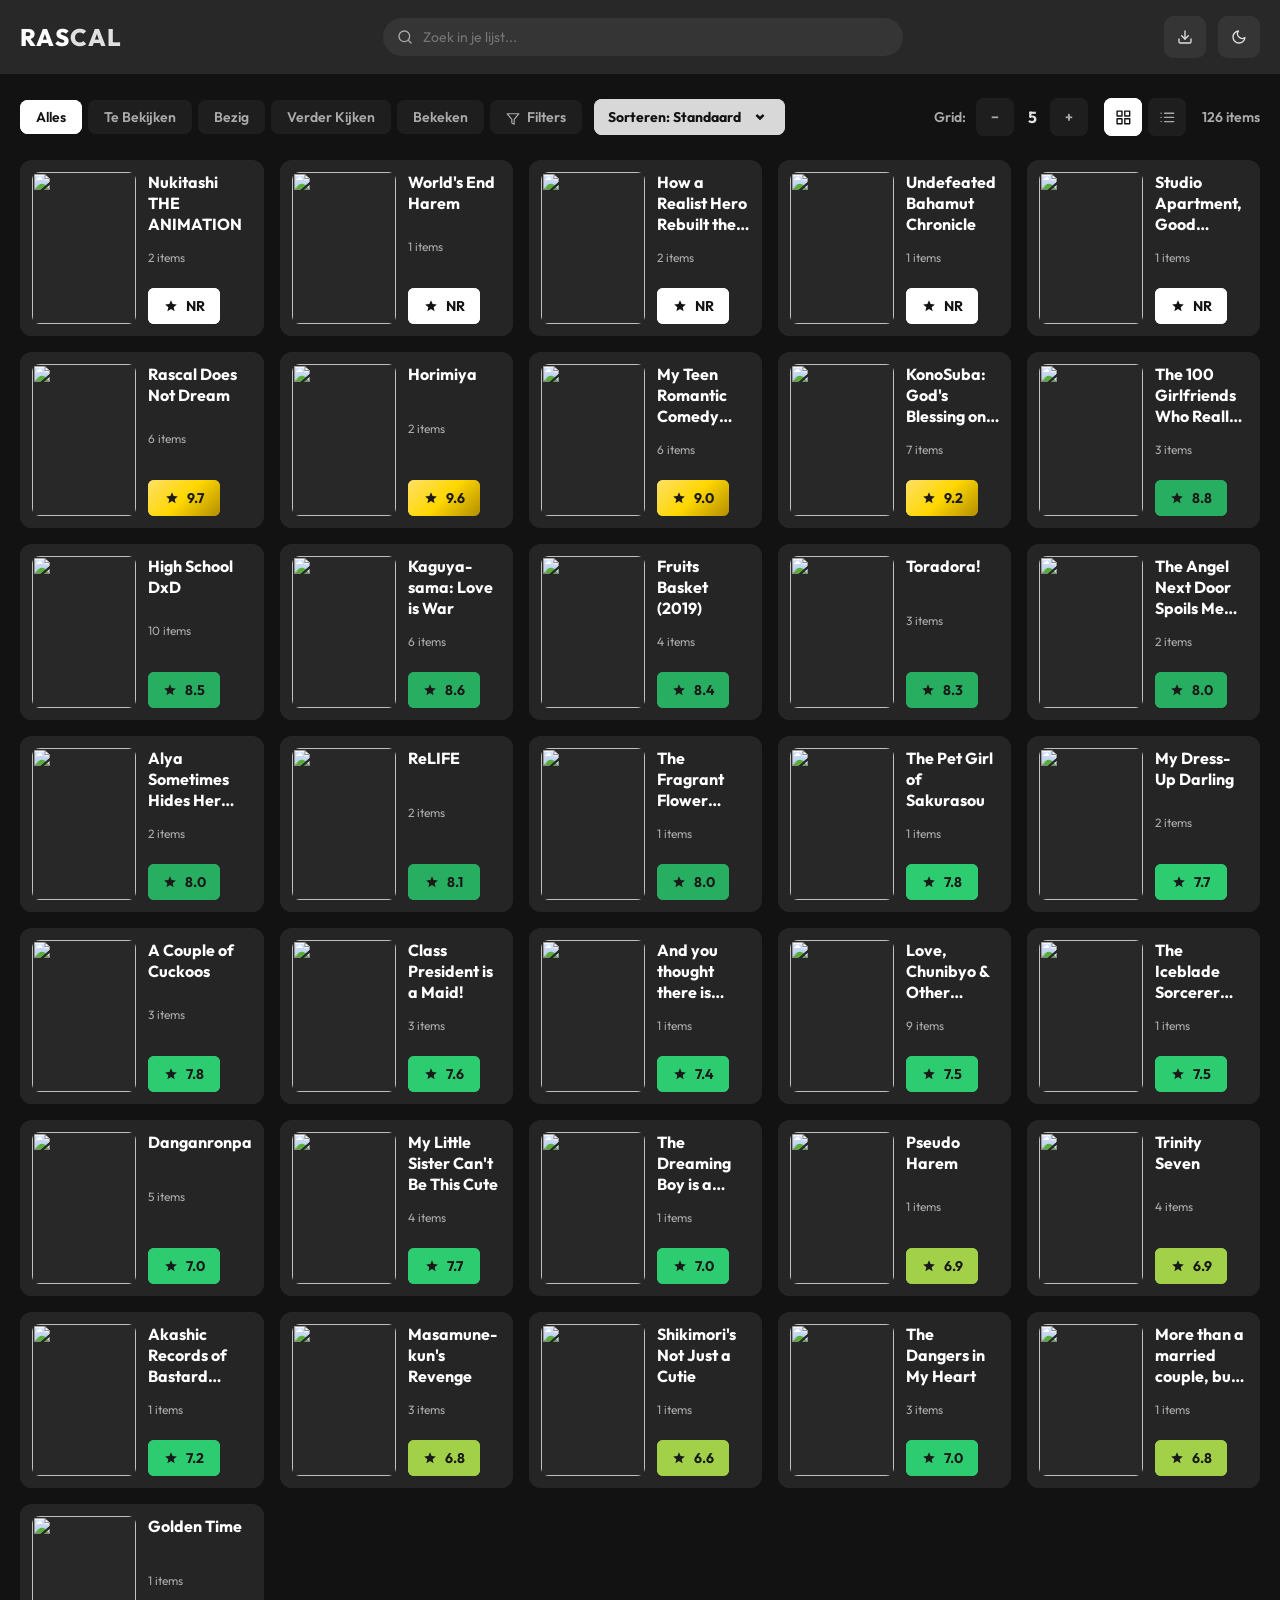
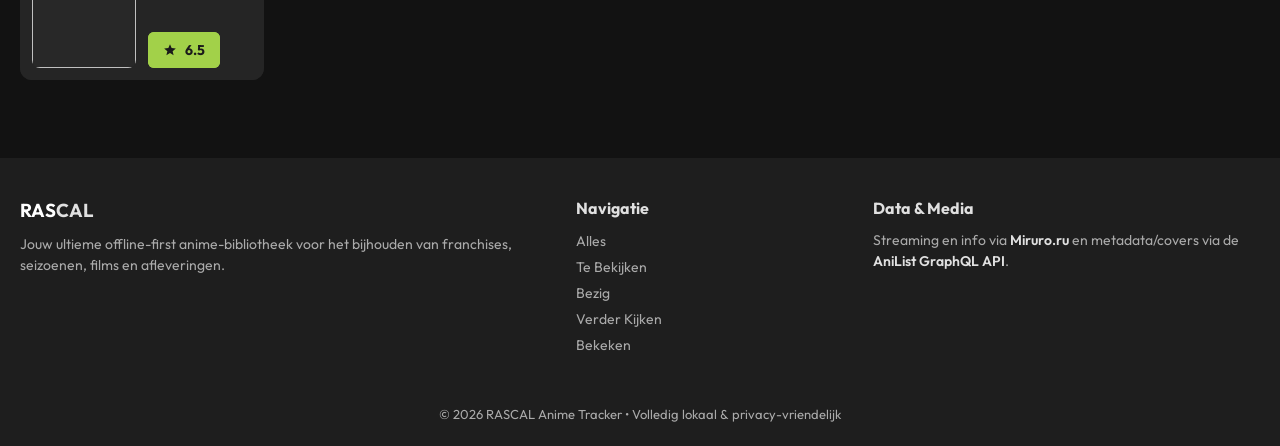
==== index.html @ ecb6ed33 "feat: implement foundational CSS design system and modular data management logic for RASCAL." ====
<!DOCTYPE html>
<html lang="nl" data-theme="dark">
<head>
    <meta charset="UTF-8">
    <meta name="viewport" content="width=device-width, initial-scale=1.0">
    <title>RASCAL - Home</title>
    
    <!-- Instant anti-FOUC theme script execution before CSS parsing -->
    <script>
        (function() {
            var match = document.cookie.match(/(?:^|; )theme=([^;]*)/);
            var theme = match ? decodeURIComponent(match[1]) : 'dark';
            document.documentElement.setAttribute('data-theme', theme);
        })();
    </script>

    <!-- Design & Fonts -->
    <link rel="stylesheet" href="css/styles.css?v=2.0.4">
    <link rel="preconnect" href="https://fonts.googleapis.com">
    <link rel="preconnect" href="https://fonts.gstatic.com" crossorigin>
    <link href="https://fonts.googleapis.com/css2?family=Outfit:wght@300;400;600;800&display=swap" rel="stylesheet">
</head>
<body>
    <!-- SVG sprite sheet loaded once and reused via <use> tags -->
    <svg style="display: none;" xmlns="http://www.w3.org/2000/svg">
    <defs>
        <symbol id="icon-arrow-left" viewBox="0 0 24 24" fill="none" stroke="currentColor" stroke-width="2" stroke-linecap="round" stroke-linejoin="round">
            <line x1="19" y1="12" x2="5" y2="12"/><polyline points="12 19 5 12 12 5"/>
        </symbol>
        <symbol id="icon-bell" viewBox="0 0 24 24" fill="currentColor">
            <path d="M12 22c1.1 0 2-.9 2-2h-4c0 1.1.89 2 2 2zm6-6v-5c0-3.07-1.64-5.64-4.5-6.32V4c0-.83-.67-1.5-1.5-1.5s-1.5.67-1.5 1.5v.68C7.63 5.36 6 7.92 6 11v5l-2 2v1h16v-1l-2-2z"/>
        </symbol>
        <symbol id="icon-check" viewBox="0 0 24 24" fill="none" stroke="currentColor" stroke-width="3" stroke-linecap="round" stroke-linejoin="round">
            <polyline points="20 6 9 17 4 12"></polyline>
        </symbol>
        <symbol id="icon-chevron-down" viewBox="0 0 24 24" fill="currentColor">
            <path d="M7.41 8.59L12 13.17l4.59-4.58L18 10l-6 6-6-6 1.41-1.41z"/>
        </symbol>
        <symbol id="icon-chevron-right" viewBox="0 0 24 24" fill="currentColor">
            <path d="M8.59 16.59L13.17 12 8.59 7.41 10 6l6 6-6 6-1.41-1.41z"/>
        </symbol>
        <symbol id="icon-download" viewBox="0 0 24 24" fill="none" stroke="currentColor" stroke-width="2" stroke-linecap="round" stroke-linejoin="round">
            <path d="M21 15v4a2 2 0 0 1-2 2H5a2 2 0 0 1-2-2v-4"/><polyline points="7 10 12 15 17 10"/><line x1="12" y1="15" x2="12" y2="3"/>
        </symbol>
        <symbol id="icon-grid" viewBox="0 0 24 24" fill="none" stroke="currentColor" stroke-width="2" stroke-linecap="round" stroke-linejoin="round">
            <rect x="3" y="3" width="7" height="7"/><rect x="14" y="3" width="7" height="7"/><rect x="14" y="14" width="7" height="7"/><rect x="3" y="14" width="7" height="7"/>
        </symbol>
        <symbol id="icon-list" viewBox="0 0 24 24" fill="none" stroke="currentColor" stroke-width="2" stroke-linecap="round" stroke-linejoin="round">
            <line x1="8" y1="6" x2="21" y2="6"/><line x1="8" y1="12" x2="21" y2="12"/><line x1="8" y1="18" x2="21" y2="18"/><line x1="3" y1="6" x2="3.01" y2="6"/><line x1="3" y1="12" x2="3.01" y2="12"/><line x1="3" y1="18" x2="3.01" y2="18"/>
        </symbol>
        <symbol id="icon-moon" viewBox="0 0 24 24" fill="none" stroke="currentColor" stroke-width="2" stroke-linecap="round" stroke-linejoin="round">
            <path d="M21 12.79A9 9 0 1 1 11.21 3 7 7 0 0 0 21 12.79z"/>
        </symbol>
        <symbol id="icon-play" viewBox="0 0 24 24" fill="currentColor">
            <path d="M8 5v14l11-7z"/>
        </symbol>
        <symbol id="icon-search" viewBox="0 0 24 24" fill="none" stroke="currentColor" stroke-width="2" stroke-linecap="round" stroke-linejoin="round">
            <circle cx="11" cy="11" r="8"/><line x1="21" y1="21" x2="16.65" y2="16.65"/>
        </symbol>
        <symbol id="icon-star-half" viewBox="0 0 24 24" fill="currentColor">
            <path d="M12 2L9.19 8.63 2 9.24l5.46 4.73L5.82 21 12 17.27V2z"/><path d="M22 9.24l-7.19-.62L12 2v15.27l6.18 3.73-1.64-7.03L22 9.24zM12 15.4V6.1l1.71 4.04 4.38.38-3.32 2.88 1 4.28L12 15.4z" opacity="0.4"/>
        </symbol>
        <symbol id="icon-star" viewBox="0 0 24 24" fill="currentColor">
            <path d="M12 17.27L18.18 21l-1.64-7.03L22 9.24l-7.19-.61L12 2 9.19 8.63 2 9.24l5.46 4.73L5.82 21z"/>
        </symbol>
        <symbol id="icon-sun" viewBox="0 0 24 24" fill="none" stroke="currentColor" stroke-width="2" stroke-linecap="round" stroke-linejoin="round">
            <circle cx="12" cy="12" r="5"/><line x1="12" y1="1" x2="12" y2="3"/><line x1="12" y1="21" x2="12" y2="23"/><line x1="4.22" y1="4.22" x2="5.64" y2="5.64"/><line x1="18.36" y1="18.36" x2="19.78" y2="19.78"/><line x1="1" y1="12" x2="3" y2="12"/><line x1="21" y1="12" x2="23" y2="12"/><line x1="4.22" y1="19.78" x2="5.64" y2="18.36"/><line x1="18.36" y1="5.64" x2="19.78" y2="4.22"/>
        </symbol>
        <symbol id="icon-filter" viewBox="0 0 24 24" fill="none" stroke="currentColor" stroke-width="2" stroke-linecap="round" stroke-linejoin="round">
            <polygon points="22 3 2 3 10 12.46 10 19 14 21 14 12.46 22 3"></polygon>
        </symbol>
    </defs>
    </svg>

    <!-- Top-level navigation: logo, search, theme toggle, backup trigger, AniList sync placeholder -->
    <header class="header-main">
        <div class="header-content">
            <div class="header-left">
                <!-- Brand mark used throughout the app -->
                <h1 class="logo-rascal"><span class="ras">RAS</span><span class="cal">CAL</span></h1>
            </div>
            <div class="header-center">
                <!-- Search is bound in `js/app.js` via `SearchManager.setup` -->
                <div class="search-bar">
                    <svg class="search-icon svg-icon"><use href="#icon-search"></use></svg>
                    <input type="text" id="search-input" class="ultimate-hover-effect" placeholder="Zoek in je lijst...">
                </div>
            </div>
            <div class="header-right">
                <!-- Opens a JSON backup download via `DataStore.triggerBackup` -->
                <button id="download-btn" class="hidden ultimate-hover-effect" title="Download backup"><svg class="svg-icon-large"><use href="#icon-download"></use></svg></button>
                <!-- Toggles the global light/dark theme -->
                <button id="theme-toggle" class="ultimate-hover-effect" title="Switch theme">
                    <svg class="theme-icon icon-sun svg-icon-large"><use href="#icon-sun"></use></svg>
                    <svg class="theme-icon icon-moon svg-icon-large"><use href="#icon-moon"></use></svg>
                </button>
            </div>
        </div>
    </header>

    <div id="app">
        <!-- Content is loaded dynamically based on route (home.html or card.html) -->
    </div>

    <footer>
        <div class="footer-row">
            <div class="footer-col brand-info">
                <h3><span class="ras">RAS</span><span class="cal">CAL</span></h3>
                <p>Jouw ultieme offline-first anime-bibliotheek voor het bijhouden van franchises, seizoenen, films en afleveringen.</p>
            </div>
            <div class="footer-col footer-links">
                <h4>Navigatie</h4>
                <ul>
                    <li><a href="#/">Alles</a></li>
                    <li><a href="#/" onclick="document.querySelector('[data-filter=\'-1\']')?.click(); return false;">Te Bekijken</a></li>
                    <li><a href="#/" onclick="document.querySelector('[data-filter=\'0\']')?.click(); return false;">Bezig</a></li>
                    <li><a href="#/" onclick="document.querySelector('[data-filter=\'4\']')?.click(); return false;">Verder Kijken</a></li>
                    <li><a href="#/" onclick="document.querySelector('[data-filter=\'1\']')?.click(); return false;">Bekeken</a></li>
                </ul>
            </div>
            <div class="footer-col footer-credits">
                <h4>Data &amp; Media</h4>
                <p>Streaming en info via <span class="provider-brand">Miruro.ru</span> en metadata/covers via de <span class="provider-brand">AniList GraphQL API</span>.</p>
            </div>
        </div>
        <div class="footer-bottom">
            <p>&copy; 2026 RASCAL Anime Tracker &bull; Volledig lokaal &amp; privacy-vriendelijk</p>
        </div>
    </footer>

    <!-- Shared modals: rating modal and filter modal -->
    
    <!-- Rating modal: used for global anime scores -->
    <div id="modal-overlay" class="hidden">
        <div class="modal">
            <h3>Deze anime beoordelen?</h3>
            <p id="modal-title"></p>
            <div class="rating-input">
                <input type="number" id="rating-number" min="0" max="10" step="0.1" value="7.0">
                <span class="max-rating">/ 10</span>
            </div>
            <div class="modal-buttons">
                <button id="clear-rating" class="btn-secondary ultimate-hover-effect" style="margin-right:auto; color:var(--text-muted); border-color:var(--border);">Wissen</button>
                <button id="cancel-rating" class="btn-secondary ultimate-hover-effect">Annuleren</button>
                <button id="save-rating" class="btn-primary ultimate-hover-effect">Opslaan</button>
            </div>
        </div>
    </div>

    <!-- Filter modal: multi-dimensional filters for franchise & items -->
    <div id="filter-modal-overlay" class="modal-overlay hidden" data-visible="false">
        <div class="modal filter-modal">
            <div class="filter-modal-header">
                <h3><svg class="svg-icon svg-icon-margin"><use href="#icon-filter"></use></svg> Geavanceerde Filters</h3>
                <button id="close-filter-modal" class="modal-close-btn" title="Sluiten">&times;</button>
            </div>
            <div class="filter-modal-body">
                <!-- 1. Item Status -->
                <div class="filter-section">
                    <h4 class="filter-section-title">Item Status (Seizoenen / Films)</h4>
                    <div class="filter-chips-grid">
                        <label class="filter-chip-btn filter-btn ultimate-hover-effect"><input type="checkbox" name="filter-item-status" value="3"><span class="badge-airing">Airing</span></label>
                        <label class="filter-chip-btn filter-btn ultimate-hover-effect"><input type="checkbox" name="filter-item-status" value="2"><span class="badge-upcoming">Upcoming</span></label>
                        <label class="filter-chip-btn filter-btn ultimate-hover-effect"><input type="checkbox" name="filter-item-status" value="-1"><span>Te Bekijken</span></label>
                        <label class="filter-chip-btn filter-btn ultimate-hover-effect"><input type="checkbox" name="filter-item-status" value="0"><span>Bezig</span></label>
                        <label class="filter-chip-btn filter-btn ultimate-hover-effect"><input type="checkbox" name="filter-item-status" value="4"><span>Verder Kijken</span></label>
                        <label class="filter-chip-btn filter-btn ultimate-hover-effect"><input type="checkbox" name="filter-item-status" value="1"><span>Bekeken</span></label>
                    </div>
                </div>

                <!-- 2. Item Type -->
                <div class="filter-section">
                    <h4 class="filter-section-title">Type</h4>
                    <div id="filter-types-container" class="filter-chips-grid"></div>
                </div>

                <!-- 3. Rating -->
                <div class="filter-section">
                    <h4 class="filter-section-title">Beoordeling</h4>
                    <div class="filter-range-wrap">
                        <label for="filter-min-rating">Minimale score: <span id="filter-min-rating-val">Alles</span></label>
                        <input type="range" id="filter-min-rating" min="0" max="10" step="0.5" value="0" class="filter-slider">
                    </div>
                    <div class="filter-chips-grid" style="margin-top: 8px;">
                        <label class="filter-chip-btn filter-btn ultimate-hover-effect"><input type="checkbox" name="filter-rating-tier" value="high"><span>Masterpiece (8.5+)</span></label>
                        <label class="filter-chip-btn filter-btn ultimate-hover-effect"><input type="checkbox" name="filter-rating-tier" value="good"><span>Goed (7.0 - 8.4)</span></label>
                        <label class="filter-chip-btn filter-btn ultimate-hover-effect"><input type="checkbox" name="filter-rating-tier" value="avg"><span>Gemiddeld (5.0 - 6.9)</span></label>
                        <label class="filter-chip-btn filter-btn ultimate-hover-effect"><input type="checkbox" name="filter-rating-tier" value="nr"><span>Geen Rating (NR)</span></label>
                    </div>
                </div>

                <!-- 4. Metadata: Genres, Studio, Jaar -->
                <div class="filter-section">
                    <h4 class="filter-section-title">Genres</h4>
                    <div id="filter-genres-container" class="filter-chips-scrollable"></div>
                </div>

                <div class="filter-section-row">
                    <div class="filter-section filter-col-half">
                        <h4 class="filter-section-title">Studio</h4>
                        <select id="filter-studio-select" class="app-dropdown full-width"></select>
                    </div>
                    <div class="filter-section filter-col-half">
                        <h4 class="filter-section-title">Jaar</h4>
                        <select id="filter-year-select" class="app-dropdown full-width"></select>
                    </div>
                </div>

                <!-- 5. Voortgang -->
                <div class="filter-section">
                    <h4 class="filter-section-title">Voortgang & Afleveringen</h4>
                    <div class="filter-chips-grid">
                        <label class="filter-chip-btn filter-btn ultimate-hover-effect"><input type="checkbox" name="filter-progress" value="unwatched_eps"><span>Heeft onbekeken afleveringen</span></label>
                        <label class="filter-chip-btn filter-btn ultimate-hover-effect"><input type="checkbox" name="filter-progress" value="has_in_progress_items"><span>Heeft gestarte seizoenen</span></label>
                        <label class="filter-chip-btn filter-btn ultimate-hover-effect"><input type="checkbox" name="filter-progress" value="has_unstarted_items"><span>Heeft ongestarte seizoenen</span></label>
                    </div>
                </div>
            </div>
            <div class="filter-modal-footer">
                <button id="reset-filters-btn" class="btn-secondary ultimate-hover-effect">Alles Wissen</button>
                <button id="apply-filters-btn" class="btn-primary ultimate-hover-effect">Filters Toepassen</button>
            </div>
        </div>
    </div>




    <!-- Logic & domain scripts -->
    <script type="module" src="js/app.js"></script>


</body>
</html>
---- css/styles.css ----
/* ==========================================================================
   RASCAL — COMPLETE MODULAR DESIGN SYSTEM (BORDERLESS & THEME-AWARE)
   ========================================================================== */

/* --------------------------------------------------------------------------
   1. COLOR TOKENS & THEME VARIABLES
   -------------------------------------------------------------------------- */
:root {
    --bg: #f0f0f0;
    --surface: #ffffff;
    --surface-card: #e5e5e5;
    --surface-hover: #d5d5d5;
    --surface-2: #e8e8e8;
    --border: transparent;
    --text: #1a1a1a;
    --text-muted: #666666;
    --white: #1a1a1a;
    --status-none: #999999;
    --status-watching: #666666;
    --status-done: #1a1a1a;
    --status-upcoming: #888888;
    --status-airing: #444444;
    --modal-bg: rgba(0, 0, 0, 0.4);
    --shadow: 0 4px 15px rgba(0, 0, 0, 0.05);
    --header-bg: #e0e0e0;
    --border-width: 0px;
    --primary: #1a1a1a;
    --primary-rgb: 26, 26, 26;
    --hover-border: transparent;
    --active-bg: #1a1a1a;
    --active-color: #ffffff;
    --active-border: transparent;
    --status-btn-bg: #1a1a1a;
    --status-btn-color: #ffffff;
    --status-btn-hover: #333333;
    --search-bg: #f5f5f5;
    --search-hover-bg: #ffffff;
    --nr-bg: #1a1a1a;
    --nr-color: #ffffff;
}

[data-theme="dark"] {
    --bg: #121212;
    --surface: #1e1e1e;
    --surface-card: #252525;
    --surface-hover: #383838;
    --surface-2: #282828;
    --border: transparent;
    --text: #e0e0e0;
    --text-muted: #aaaaaa;
    --white: #ffffff;
    --status-none: #666666;
    --status-watching: #999999;
    --status-done: #ffffff;
    --status-upcoming: #888888;
    --status-airing: #cccccc;
    --modal-bg: rgba(0, 0, 0, 0.6);
    --shadow: 0 4px 20px rgba(0, 0, 0, 0.2);
    --header-bg: #282828;
    --primary: #ffffff;
    --hover-border: transparent;
    --active-bg: #ffffff;
    --active-color: #121212;
    --active-border: transparent;
    --status-btn-bg: #d8d8d8;
    --status-btn-color: #121212;
    --status-btn-hover: #ffffff;
    --search-bg: #353535;
    --search-hover-bg: #454545;
    --nr-bg: #ffffff;
    --nr-color: #121212;
}

/* --------------------------------------------------------------------------
   2. GLOBAL RESET, INTERACTIVE CURSORS & BASE UTILITIES
   -------------------------------------------------------------------------- */
* {
    margin: 0;
    padding: 0;
    box-sizing: border-box;
    font-family: 'Outfit', sans-serif;
}

body {
    background-color: var(--bg);
    color: var(--text);
    min-height: 100vh;
    display: flex;
    flex-direction: column;
    transition: background-color 0.2s ease, color 0.2s ease;
}

/* Universal pointer cursor for interactive elements */
a,
button,
select,
[role="button"],
.rating-badge,
.anime-card,
.item-play-btn,
.view-btn,
.size-btn,
input[type="checkbox"],
label,
.status-option,
.table-header-row,
.expand-icon,
summary {
    cursor: pointer;
}

input,
textarea {
    cursor: text;
}

/* Hidden utility class and data-visible attribute for hiding DOM elements including modal overlays */
.hidden,
[data-visible="false"],
#modal-overlay.hidden,
#modal-overlay[data-visible="false"],
#filter-modal-overlay.hidden,
#filter-modal-overlay[data-visible="false"],
#detail-overlay.hidden,
#detail-overlay[data-visible="false"] {
    display: none !important;
}

[data-visible="true"] {
    display: block;
}

select[data-bound] {
    display: none !important;
}

[data-sentinel] {
    height: 10px;
    margin: 20px 0;
}

[data-empty] {
    color: var(--text-muted);
    padding: 20px;
}



/* SVG Utility Icon Classes */
.svg-icon {
    width: 1em;
    height: 1em;
    display: inline-block;
    vertical-align: middle;
}

.svg-icon-margin {
    margin-right: 4px;
}

.svg-icon-half {
    opacity: 0.7;
}

.svg-icon-large {
    width: 1.2em;
    height: 1.2em;
}

/* --------------------------------------------------------------------------
   3. HEADER, SEARCH & TOOLBAR CONTROLS
   -------------------------------------------------------------------------- */
/* Main application outer container layout */
#app {
    max-width: 100%;
    margin: 0 auto;
    padding: 24px 20px 28px;
    flex: 1 0 auto;
    display: flex;
    flex-direction: column;
    width: 100%;
}

/* Sticky top main navigation header wrapper */
.header-main {
    background: var(--header-bg);
    border: none;
    padding: 16px 0;
    position: sticky;
    top: 0;
    z-index: 100;
}

/* Inner header layout grid container */
.header-content {
    max-width: 100%;
    margin: 0 auto;
    padding: 0 20px;
    display: grid;
    grid-template-columns: auto 1fr auto;
    align-items: center;
    gap: 24px;
}

.header-left {
    display: flex;
    align-items: center;
}

.logo-rascal {
    font-size: 24px;
    font-weight: 800;
    letter-spacing: 1px;
}

.logo-rascal .ras {
    color: var(--primary);
}

.logo-rascal .cal {
    color: var(--text);
}

.header-center {
    display: flex;
    justify-content: center;
    width: 100%;
}

/* Search bar container wrapper with dynamic width expansion on click/focus */
.search-bar {
    position: relative;
    width: 100%;
    max-width: 520px;
    display: flex;
    align-items: center;
    transition: max-width 0.25s ease;
}

/* Expands search bar width when clicked or focused */
.search-bar:focus-within {
    max-width: 600px;
}

/* Search bar text input styling (Lighter than header background in both themes) */
.search-bar input {
    width: 100%;
    padding: 10px 16px 10px 40px;
    background-color: var(--search-bg) !important;
    color: var(--text);
    border: none;
    border-radius: 20px;
    font-size: 14px;
    outline: none;
    transition: background-color 0.2s ease;
}

.search-bar input::before {
    background-color: var(--search-bg) !important;
}

/* Search bar input hover & focus state (becomes even lighter in both themes) */
.search-bar input:hover,
.search-bar input:hover::before,
.search-bar input:focus,
.search-bar input:focus::before,
.search-bar:focus-within input,
.search-bar:focus-within input::before {
    background-color: var(--search-hover-bg) !important;
}

/* Search icon positioning */
.search-bar .search-icon {
    position: absolute;
    left: 14px;
    color: var(--text-muted);
    pointer-events: none;
    z-index: 2;
}

.header-right {
    display: flex;
    align-items: center;
    justify-content: flex-end;
    gap: 12px;
}

/* Header right action buttons (download & theme toggle) matching search bar background & hover */
.header-right button {
    display: inline-flex;
    align-items: center;
    justify-content: center;
    width: 42px;
    height: 42px;
    border-radius: 10px;
    background-color: var(--search-bg) !important;
    color: var(--text) !important;
    border: none;
    outline: none;
    cursor: pointer;
    transition: background-color 0.2s ease;
}

.header-right button::before {
    background-color: var(--search-bg) !important;
}

.header-right button:hover,
.header-right button:hover::before {
    background-color: var(--search-hover-bg) !important;
    color: var(--text) !important;
}

/* Theme Toggle Button Icon Visibility */

/* Displays the sun icon in light mode */
.theme-icon.icon-sun {
    display: block;
}

/* Hides the moon icon in light mode */
.theme-icon.icon-moon {
    display: none;
}

/* Hides the sun icon when dark mode is enabled */
[data-theme="dark"] .theme-icon.icon-sun {
    display: none;
}

/* Displays the moon icon when dark mode is enabled */
[data-theme="dark"] .theme-icon.icon-moon {
    display: block;
}


/* Toolbar Controls */
.toolbar {
    display: flex;
    align-items: center;
    gap: 12px;
    margin-bottom: 24px;
    flex-wrap: wrap;
}

.filter-group {
    display: flex;
    gap: 6px;
}

.filter-btn {
    background: var(--surface);
    border: none;
    color: var(--text-muted);
    padding: 8px 16px;
    border-radius: 8px;
    font-weight: 600;
    font-size: 14px;
    transition: all 0.15s ease;
}

.filter-btn.active,
.filter-btn[data-active="true"],
.view-btn.active,
.view-btn[data-active="true"] {
    background: var(--active-bg);
    color: var(--active-color);
    border: none;
}

/* Unified application dropdown selector with custom SVG chevron arrow */
.app-dropdown {
    appearance: none;
    -webkit-appearance: none;
    -moz-appearance: none;
    background-color: var(--surface);
    background-image: url("data:image/svg+xml,%3Csvg xmlns='http://www.w3.org/2000/svg' width='16' height='16' viewBox='0 0 24 24' fill='none' stroke='%23888888' stroke-width='2.5' stroke-linecap='round' stroke-linejoin='round'%3E%3Cpolyline points='6 9 12 15 18 9'%3E%3C/polyline%3E%3C/svg%3E");
    background-repeat: no-repeat;
    background-position: right 14px center;
    background-size: 14px;
    border: none;
    color: var(--text);
    padding: 8px 36px 8px 14px;
    border-radius: 8px;
    font-size: 14px;
    font-weight: 600;
    outline: none;
    cursor: pointer;
}

/* Option menu items styling */
.app-dropdown option {
    background-color: var(--surface);
    color: var(--text);
    padding: 8px;
}

/* Custom UI Dropdown Wrapper Component */
.custom-select-wrapper {
    position: relative;
    display: inline-block;
}

.custom-select-wrapper.full-width {
    width: 100%;
}

/* Custom Dropdown Trigger & Action Button (Shared class for status buttons and play button) */
.status-btn-style,
.custom-select-trigger,
.item-play-btn {
    display: inline-flex;
    align-items: center;
    justify-content: space-between;
    gap: 12px;
    background-color: var(--status-btn-bg) !important;
    color: var(--status-btn-color) !important;
    height: 36px;
    padding: 0 14px;
    border-radius: 8px;
    font-size: 14px;
    font-weight: 700;
    cursor: pointer;
    user-select: none;
    outline: none;
    border: none;
    width: 100%;
    transition: background-color 0.15s ease, color 0.15s ease;
}

.status-btn-style::before,
.custom-select-trigger::before,
.item-play-btn::before {
    background-color: var(--status-btn-bg) !important;
}

.custom-select-trigger .custom-select-chevron {
    color: var(--status-btn-color) !important;
}

/* Custom Dropdown Trigger & Action Button Hover */
.status-btn-style:hover,
.status-btn-style:hover::before,
.status-btn-style:focus,
.status-btn-style:focus::before,
.custom-select-trigger:hover,
.custom-select-trigger:hover::before,
.item-play-btn:hover,
.item-play-btn:hover::before,
.custom-select-wrapper:hover .custom-select-trigger,
.custom-select-wrapper:hover .custom-select-trigger::before {
    background-color: var(--status-btn-hover) !important;
    color: var(--status-btn-color) !important;
}

/* Compact item status dropdown trigger variant */
.custom-select-trigger.item-status-select {
    padding: 0 12px;
    font-size: 13px;
    height: 36px;
}

/* Rotating Chevron Arrow */
.custom-select-chevron {
    transition: transform 0.2s ease;
    color: var(--text-muted);
    flex-shrink: 0;
}

.custom-select-wrapper.open .custom-select-chevron,
.custom-select-wrapper[data-open="true"] .custom-select-chevron {
    transform: rotate(180deg);
}

/* Custom Dropdown Floating Popup Menu */
.custom-select-menu {
    position: absolute;
    top: calc(100% + 6px);
    left: 0;
    min-width: 100%;
    width: max-content;
    background: var(--surface);
    border-radius: 12px;
    box-shadow: 0 10px 30px rgba(0, 0, 0, 0.4);
    padding: 6px;
    z-index: 10001 !important;
    opacity: 0;
    pointer-events: none;
    transition: opacity 0.18s ease;
    border: 1px solid rgba(255, 255, 255, 0.12);
    display: flex;
    flex-direction: column;
    gap: 2px;
}

/* Elevated z-index and positioning for open dropdown wrapper container and parent rows */
.item-accordion-wrapper.dropdown-open,
.detail-item-row.dropdown-open,
.item-accordion-wrapper:has(.custom-select-wrapper.open),
.item-accordion-wrapper:has(.custom-select-wrapper[data-open="true"]),
.detail-item-row:has(.custom-select-wrapper.open),
.detail-item-row:has(.custom-select-wrapper[data-open="true"]) {
    z-index: 9999 !important;
    position: relative;
}

.custom-select-wrapper.open,
.custom-select-wrapper[data-open="true"] {
    z-index: 10000 !important;
    position: relative;
}

.custom-select-wrapper.open .custom-select-menu,
.custom-select-wrapper[data-open="true"] .custom-select-menu {
    opacity: 1;
    pointer-events: auto;
}

/* Right-aligned floating dropdown menu for item action rows */
.item-actions-group .custom-select-menu {
    right: 0;
    left: auto;
}

/* Custom Dropdown Option Item */
.custom-select-option {
    display: flex;
    align-items: center;
    justify-content: space-between;
    gap: 12px;
    padding: 6px 14px;
    border-radius: 8px;
    cursor: pointer;
    font-size: 14px;
    font-weight: 600;
    color: var(--text);
    transition: background-color 0.15s ease;
    white-space: nowrap;
}

/* Active selected dropdown option item */
.custom-select-option.active,
.custom-select-option[data-active="true"] {
    background-color: var(--surface-2);
    color: var(--primary);
}

/* Custom select checkmark icon color matching theme primary text */
.custom-select-check {
    color: var(--primary);
}

.toolbar-right {
    margin-left: auto;
    display: flex;
    align-items: center;
    gap: 16px;
}

.view-toggle,
.size-toggle {
    display: flex;
    align-items: center;
    gap: 6px;
}

.size-toggle-label {
    font-size: 14px;
    font-weight: 600;
    color: var(--text-muted);
    margin-right: 4px;
}

.size-val {
    font-size: 16px;
    font-weight: 700;
    min-width: 24px;
    text-align: center;
    color: var(--text);
}

.view-btn,
.size-btn {
    background: var(--surface);
    border: none;
    color: var(--text-muted);
    width: 38px;
    height: 38px;
    border-radius: 8px;
    display: flex;
    align-items: center;
    justify-content: center;
    font-weight: 700;
    font-size: 14px;
}

.view-btn.active,
.size-btn.active {
    background: var(--active-bg);
    color: var(--active-color);
    border: none;
}

.item-count {
    font-size: 14px;
    font-weight: 600;
    color: var(--text-muted);
}

/* --------------------------------------------------------------------------
   4. ANIME CONTAINER, GRID VIEW & PURE DATA TABLE LIST VIEW
   -------------------------------------------------------------------------- */
#anime-container {
    width: 100%;
}

/* Status Column Container */
.status-column {
    display: flex;
    flex-direction: column;
    gap: 16px;
    width: 100%;
}

/* --- GRID VIEW LAYOUT --- */
.grid-view .status-column {
    display: grid;
    grid-template-columns: repeat(var(--grid-cols, 5), 1fr);
    gap: 16px;
}

.grid-view .anime-card {
    background: var(--surface-card);
    backdrop-filter: blur(8px);
    border: none;
    border-radius: 12px;
    padding: 12px;
    display: flex;
    flex-direction: row;
    gap: 12px;
    position: relative;
    transition: transform 0.15s ease, box-shadow 0.15s ease;
}

.grid-view .card-poster {
    width: 104px;
    height: 152px;
    flex-shrink: 0;
    border-radius: 8px;
    overflow: hidden;
    position: relative;
    background-color: var(--surface-2);
}

.card-internal-loader {
    position: absolute;
    inset: 0;
    display: flex;
    align-items: center;
    justify-content: center;
    background-color: var(--surface-2);
    z-index: 5;
    transition: opacity 0.25s ease, visibility 0.25s ease;
}

[data-card-loading="false"] .card-internal-loader {
    opacity: 0;
    visibility: hidden;
    pointer-events: none;
}

.card-spinner-svg {
    animation: card-spinner-rotate 0.8s linear infinite;
}

.card-spinner-circle {
    fill: none;
    stroke: var(--primary);
    stroke-width: 3;
    stroke-linecap: round;
    stroke-dasharray: 60;
    stroke-dashoffset: 20;
}

@keyframes card-spinner-rotate {
    100% {
        transform: rotate(360deg);
    }
}

.poster-img {
    width: 100%;
    height: 100%;
    object-fit: cover;
    display: block;
    transition: opacity 0.25s ease;
}

[data-card-loading="true"] .poster-img {
    opacity: 0;
}

[data-card-loading="false"] .poster-img {
    opacity: 1;
}

.poster-fallback,
.detail-poster-fallback {
    width: 100%;
    height: 100%;
    display: flex;
    align-items: center;
    justify-content: center;
    color: #ffffff;
    font-size: 24px;
    font-weight: 800;
    text-transform: uppercase;
    border-radius: 6px;
    background: linear-gradient(135deg, hsl(var(--poster-hue, 200), 60%, 50%), hsl(calc(var(--poster-hue, 200) + 40), 70%, 40%));
}

.grid-view .card-info {
    flex: 1;
    min-width: 0;
    display: flex;
    flex-direction: column;
    justify-content: space-between;
}

.grid-view .card-title {
    font-size: 16px;
    font-weight: 700;
    color: var(--white);
    line-height: 1.3;
}

.grid-view .card-title span {
    overflow: hidden;
    text-overflow: ellipsis;
    display: -webkit-box;
    -webkit-line-clamp: 3;
    line-clamp: 3;
    -webkit-box-orient: vertical;
}

.grid-view .card-subtitle {
    font-size: 12px;
    color: var(--text-muted);
}

.grid-view .card-status-cell {
    display: none;
}

.grid-view .card-actions {
    display: flex;
    align-items: center;
    justify-content: space-between;
    margin-top: 8px;
}

.expand-icon {
    display: none;
}

/* --- MODERN DATA TABLE LIST VIEW --- */

/* List view vertical column wrapper */
.list-view .status-column {
    display: flex;
    flex-direction: column;
    gap: 4px;
}

/* Optional list view table header row */
.table-header-row {
    display: grid;
    grid-template-columns: 40px minmax(200px, 1fr) 100px 130px 75px 80px;
    gap: 16px;
    align-items: center;
    padding: 8px 16px;
    font-size: 11px;
    font-weight: 700;
    color: var(--text-muted);
    text-transform: uppercase;
    letter-spacing: 0.5px;
}

/* List view anime card row container */
.list-view .anime-card {
    display: grid;
    grid-template-columns: 40px minmax(200px, 1fr) 100px 130px 75px 80px;
    align-items: center;
    gap: 16px;
    padding: 10px 16px;
    background: var(--surface-card);
    backdrop-filter: blur(8px);
    border: none;
    border-radius: 10px;
    transition: background 0.15s ease;
}

/* List view poster thumbnail */
.list-view .card-poster {
    width: 40px;
    height: 40px;
    border-radius: 8px;
    overflow: hidden;
}

/* Flatten card-info container into parent grid */
.list-view .card-info {
    display: contents;
}

/* List view title header container */
.list-view .card-header {
    min-width: 0;
}

/* List view title text styling */
.list-view .card-title {
    font-size: 14px;
    font-weight: 600;
}

/* List view title overflow text ellipsis */
.list-view .card-title span {
    white-space: nowrap;
    overflow: hidden;
    text-overflow: ellipsis;
    display: block;
}

/* List view subtitle item count text */
.list-view .card-subtitle {
    font-size: 13px;
    color: var(--text-muted);
}

/* List view status badge pill */
.list-view .card-status-cell {
    font-size: 12px;
    font-weight: 700;
    padding: 4px 10px;
    border-radius: 20px;
    background: var(--surface-2);
    display: inline-flex;
    justify-content: center;
    width: fit-content;
}

/* Flatten card-actions container into parent grid */
.list-view .card-actions {
    display: contents;
}

/* Average rating text container (hidden in grid view by default) */
.avg-rating-text {
    display: none;
}

/* Average rating column display in list view */
.list-view .avg-rating-text {
    font-size: 13px;
    color: var(--text-muted);
    display: flex;
    align-items: center;
    justify-content: flex-end;
    gap: 4px;
}

/* Rating badge button alignment in list view */
.list-view .rating-badge {
    justify-self: end;
}

/* --------------------------------------------------------------------------
   5. DETAIL PAGE & ACCORDION SYSTEM (card.html & DetailRenderer.js)
   -------------------------------------------------------------------------- */
.back-btn {
    display: inline-flex;
    align-self: flex-start;
    width: fit-content;
    align-items: center;
    gap: 8px;
    color: var(--text-muted);
    text-decoration: none;
    font-weight: 600;
    font-size: 14px;
    margin-bottom: 24px;
    padding: 8px 16px;
    background: var(--surface);
    border: none;
    border-radius: 8px;
    transition: color 0.15s ease, background 0.15s ease;
}

/* Item Accordion List Container */
.episodes-list-v3 {
    display: flex;
    flex-direction: column;
    gap: 12px;
}

/* Centered loading spinner wrapper for items list in detail view */
.items-list-loader {
    display: flex;
    align-items: center;
    justify-content: center;
    width: 100%;
    min-height: 200px;
    padding: 32px 0;
}

/* Detail item wrapper container with visible overflow for floating dropdown menus */
.item-accordion-wrapper {
    background: var(--surface);
    border: none;
    border-radius: 12px;
    overflow: visible;
}

/* Detail item header summary row */
.detail-item-row {
    padding: 14px 18px;
    display: flex;
    align-items: center;
    gap: 12px;
    background: var(--surface);
    border-radius: 12px;
    list-style: none;
    font-weight: 600;
    font-size: 15px;
    transition: background-color 0.15s ease;
}

/* Round top corners only when accordion details is open */
.item-accordion-wrapper[open] > .detail-item-row {
    border-radius: 12px 12px 0 0;
}

/* Item row hover highlight */
.detail-item-row:hover {
    background-color: var(--surface-hover);
}

.detail-item-row::-webkit-details-marker {
    display: none;
}

/* Chevron arrow rotation transition */
.detail-item-row .accordion-icon {
    transition: transform 0.2s ease;
    flex-shrink: 0;
}

/* Rotates chevron arrow 180deg when accordion details is open */
.item-accordion-wrapper[open] .detail-item-row .accordion-icon {
    transform: rotate(180deg);
}

/* Title and badge container group */
.title-badge-group {
    display: flex;
    align-items: center;
    gap: 10px;
    flex: 1;
    min-width: 0;
}

/* Fixed width badge area for table-like alignment of titles */
.badge-area {
    width: 75px;
    flex-shrink: 0;
    display: flex;
    align-items: center;
    justify-content: flex-start;
}

/* Detail item title text styling */
.detail-item-title {
    font-weight: 700;
    color: var(--white);
    white-space: nowrap;
    overflow: hidden;
    text-overflow: ellipsis;
}

/* Type badge label base styling */
.item-type-badge {
    display: inline-block;
    padding: 2px 8px;
    border-radius: 4px;
    font-size: 11px;
    font-weight: 700;
    text-transform: uppercase;
    background: var(--surface-2);
    border: none;
    color: var(--text-muted);
    text-align: center;
}

.item-type-badge.type-serie {
    background: rgba(157, 78, 221, 0.18);
    color: #b5179e;
}
[data-theme="dark"] .item-type-badge.type-serie {
    background: rgba(157, 78, 221, 0.25);
    color: #d884ff;
}

.item-type-badge.type-film,
.item-type-badge.type-movie {
    background: rgba(0, 122, 204, 0.18);
    color: #007acc;
}
[data-theme="dark"] .item-type-badge.type-film,
[data-theme="dark"] .item-type-badge.type-movie {
    background: rgba(0, 150, 255, 0.25);
    color: #64b5f6;
}

.item-type-badge.type-ova {
    background: rgba(46, 204, 113, 0.18);
    color: #27ae60;
}
[data-theme="dark"] .item-type-badge.type-ova {
    background: rgba(46, 204, 113, 0.25);
    color: #2ecc71;
}

.item-type-badge.type-special {
    background: rgba(241, 196, 15, 0.18);
    color: #d35400;
}
[data-theme="dark"] .item-type-badge.type-special {
    background: rgba(241, 196, 15, 0.25);
    color: #f39c12;
}

.item-type-badge.type-ona {
    background: rgba(22, 160, 133, 0.18);
    color: #16a085;
}
[data-theme="dark"] .item-type-badge.type-ona {
    background: rgba(26, 188, 156, 0.25);
    color: #1abc9c;
}

/* Actions group for item row rating, status dropdown, and play button with fixed column alignment */
.item-actions-group {
    display: flex;
    align-items: center;
    gap: 12px;
    flex-shrink: 0;
}


/* Fixed column width for item status select dropdown wrapper */
.item-actions-group .custom-select-wrapper {
    width: 140px;
    flex-shrink: 0;
}

/* Item play button fixed dimensions */
.item-play-btn {
    justify-content: center;
    width: 36px;
    height: 36px;
    flex-shrink: 0;
    border-radius: 8px;
    padding: 0;
}

/* Sidebar rating blocks container with spacing */
.sidebar-ratings-container {
    display: flex;
    flex-direction: column;
    gap: 14px;
    margin-top: 16px;
}

/* Uniform sidebar rating block container styling */
.sidebar-rating-block {
    background: var(--surface-2);
    padding: 12px 14px;
    border-radius: 12px;
    display: flex;
    flex-direction: column;
    gap: 8px;
}

/* Actionable rating block interactive cursor */
.sidebar-rating-block.rating-actionable {
    cursor: pointer;
}

/* Rating block label header text */
.sidebar-rating-label {
    display: flex;
    justify-content: space-between;
    font-size: 13px;
    font-weight: 600;
    color: var(--text-muted);
}

/* Sidebar metadata container (studio, year, genres) */
.sidebar-metadata {
    display: flex;
    flex-direction: column;
    gap: 10px;
    margin-top: 16px;
    padding-top: 14px;
    border-top: 1px solid var(--surface-2);
}

.sidebar-meta-row {
    display: flex;
    justify-content: space-between;
    align-items: center;
    font-size: 13px;
    font-weight: 600;
}

.sidebar-meta-row .meta-label {
    color: var(--text-muted);
}

.sidebar-meta-row .meta-value {
    color: var(--white);
    font-weight: 700;
}

.sidebar-meta-genres {
    display: flex;
    flex-wrap: wrap;
    gap: 6px;
    margin-top: 4px;
}

.genre-badge {
    display: inline-block;
    padding: 3px 8px;
    border-radius: 6px;
    font-size: 11px;
    font-weight: 700;
    background-color: var(--surface-2);
    color: var(--text);
    transition: background-color 0.15s ease;
}

/* Rating block value text */
.sidebar-rating-val {
    font-weight: 800;
    color: var(--white);
}

.episodes-container {
    display: grid;
    grid-template-columns: repeat(auto-fill, minmax(140px, 1fr));
    gap: 10px;
    padding: 16px;
    background: var(--surface-2);
    border: none;
    border-radius: 0 0 12px 12px;
}

.episode-checkbox-wrap {
    display: flex;
    align-items: center;
    gap: 8px;
    padding: 8px 12px;
    background: var(--surface);
    border: none;
    border-radius: 6px;
    font-size: 13px;
    font-weight: 600;
}

/* --------------------------------------------------------------------------
   6. MODAL SYSTEM, RATING BADGES & ACCORDIONS
   -------------------------------------------------------------------------- */
/* Rating Badges — Base Styling */
.rating-badge {
    width: 72px;
    height: 36px;
    flex-shrink: 0;
    display: inline-flex;
    align-items: center;
    justify-content: center;
    text-align: center;
    gap: 4px;
    padding: 0 8px;
    border-radius: 6px;
    font-size: 14px;
    font-weight: 700;
    border: none;
    background: var(--surface-2);
}

/* Score-specific background color classes & data attributes */
.rating-badge.r-cinema,
.rating-badge[data-rating-tier="cinema"],
.anime-card[data-rating-tier="cinema"] {
    background: linear-gradient(135deg, #ffe066 0%, #ffd700 50%, #b38f00 100%);
    color: #1a1a1a;
}

.rating-badge.r-awesome,
.rating-badge[data-rating-tier="awesome"],
.anime-card[data-rating-tier="awesome"] {
    background: #27ae60;
    color: #1a1a1a;
}

.rating-badge.r-great,
.rating-badge[data-rating-tier="great"],
.anime-card[data-rating-tier="great"] {
    background: #2ecc71;
    color: #1a1a1a;
}

.rating-badge.r-good,
.rating-badge[data-rating-tier="good"],
.anime-card[data-rating-tier="good"] {
    background: #a2d149;
    color: #1a1a1a;
}

.rating-badge.r-regular,
.rating-badge[data-rating-tier="regular"],
.anime-card[data-rating-tier="regular"] {
    background: #f1c40f;
    color: #1a1a1a;
}

.rating-badge.r-bad,
.rating-badge[data-rating-tier="bad"],
.anime-card[data-rating-tier="bad"] {
    background: #e67e22;
    color: #ffffff;
}

.rating-badge.r-garbage,
.rating-badge[data-rating-tier="garbage"],
.anime-card[data-rating-tier="garbage"] {
    background: #e74c3c;
    color: #ffffff;
}

.rating-badge.unrated,
.rating-badge[data-rating-tier="unrated"] {
    background: var(--nr-bg);
    color: var(--nr-color);
}

/* Detail Accordion & Layout V3 */
.anime-detail-layout-v3 {
    display: grid;
    grid-template-columns: 300px 1fr;
    gap: 32px;
    margin-top: 24px;
}

.anime-detail-sidebar-v3 {
    background: var(--surface);
    border: none;
    border-radius: 16px;
    padding: 24px;
    display: flex;
    flex-direction: column;
    gap: 20px;
}

/* Sidebar poster container aspect-ratio box for loader */
.sidebar-poster-wrap {
    position: relative;
    width: 100%;
    aspect-ratio: 2/3;
    border-radius: 12px;
    overflow: hidden;
    background-color: var(--surface-2);
}

.sidebar-poster-wrap .detail-poster {
    width: 100%;
    height: 100%;
    border-radius: 12px;
    object-fit: cover;
}

/* Items list loader container */
.items-list-loader {
    display: flex;
    align-items: center;
    gap: 10px;
    color: var(--text-muted);
    font-size: 14px;
}

.detail-poster-fallback {
    aspect-ratio: 2/3;
    border-radius: 12px;
    font-size: 32px;
}

/* Sidebar anime title text styling with bottom margin spacing */
.sidebar-title {
    font-size: 20px;
    font-weight: 800;
    margin-bottom: 16px;
    line-height: 1.3;
}

.segmented-rating-bar {
    display: flex;
    gap: 3px;
    width: 100%;
    height: 8px;
}

.segment {
    flex: 1;
    background: rgba(255, 255, 255, 0.1);
    border-radius: 2px;
    overflow: hidden;
}

.segment-fill {
    height: 100%;
    border-radius: 2px;
}

/* Modals & Rating Inputs */
#modal-overlay,
#filter-modal-overlay,
#detail-overlay {
    position: fixed;
    top: 0;
    left: 0;
    width: 100vw;
    height: 100vh;
    background: var(--modal-bg);
    backdrop-filter: blur(6px);
    display: flex;
    align-items: center;
    justify-content: center;
    z-index: 1000;
}

#modal-overlay[data-visible="true"],
#filter-modal-overlay[data-visible="true"],
#detail-overlay[data-visible="true"] {
    display: flex !important;
}

.modal {
    background: var(--surface);
    border: none;
    border-radius: 16px;
    padding: 28px;
    max-width: 480px;
    width: 90%;
    box-shadow: var(--shadow);
}

/* Modal close button in header */
.modal-close-btn {
    background: transparent;
    border: none;
    color: var(--text-muted);
    font-size: 24px;
    font-weight: 700;
    cursor: pointer;
    line-height: 1;
    padding: 4px 8px;
    border-radius: 6px;
    transition: color 0.15s ease, background-color 0.15s ease;
}

.modal-close-btn:hover {
    color: #e74c3c;
    background-color: rgba(231, 76, 60, 0.12);
}

/* Advanced Filter Modal layout container */
.filter-modal {
    max-width: 640px;
    max-height: 88vh;
    display: flex;
    flex-direction: column;
    padding: 24px 28px;
}

/* Header area of the filter modal */
.filter-modal-header {
    display: flex;
    justify-content: space-between;
    align-items: center;
    margin-bottom: 16px;
}

.filter-modal-header h3 {
    margin-bottom: 0;
    display: flex;
    align-items: center;
}

/* Scrollable body content of the filter modal */
.filter-modal-body {
    overflow-y: auto;
    flex: 1;
    padding-right: 8px;
    display: flex;
    flex-direction: column;
    gap: 16px;
}

/* Filter category group box */
.filter-section {
    background: var(--surface-2);
    border-radius: 10px;
    padding: 14px 16px;
}

/* Section title label */
.filter-section-title {
    font-size: 12px;
    font-weight: 700;
    text-transform: uppercase;
    letter-spacing: 0.5px;
    color: var(--text-muted);
    margin-bottom: 10px;
}

/* Responsive grid for filter chips */
.filter-chips-grid {
    display: flex;
    flex-wrap: wrap;
    gap: 8px;
}

/* Scrollable container for large number of genres */
.filter-chips-scrollable {
    display: flex;
    flex-wrap: wrap;
    gap: 6px;
    max-height: 120px;
    overflow-y: auto;
    padding-right: 4px;
}

/* Modal filter chip button with hidden checkbox reusing .filter-btn styling */
.filter-chip-btn {
    display: inline-flex;
    align-items: center;
    cursor: pointer;
    user-select: none;
    padding: 6px 14px;
    font-size: 13px;
}

/* Hide native checkbox within custom chip */
.filter-chip-btn input[type="checkbox"] {
    display: none;
}

/* Two-column row for studio and year selects */
.filter-section-row {
    display: flex;
    gap: 12px;
}

/* Half width column inside filter section row */
.filter-col-half {
    flex: 1;
}

/* Rating range slider container */
.filter-range-wrap {
    display: flex;
    flex-direction: column;
    gap: 8px;
    font-size: 14px;
    font-weight: 600;
}

/* Range input slider styling */
.filter-slider {
    width: 100%;
    accent-color: var(--primary);
    cursor: pointer;
}

/* Footer action buttons in filter modal */
.filter-modal-footer {
    display: flex;
    justify-content: space-between;
    align-items: center;
    margin-top: 16px;
    padding-top: 16px;
    border-top: 1px solid var(--border);
}

/* Airing badge highlight color */
.badge-airing {
    color: #2ecc71;
}

/* Upcoming badge highlight color */
.badge-upcoming {
    color: #9b59b6;
}

/* Status 4 (Verder Kijken / On Hold) card styling */
.anime-card.status-onhold {
    border-left: 3px solid #e67e22;
}

.modal h3 {
    font-size: 20px;
    font-weight: 800;
    margin-bottom: 8px;
}

.modal p {
    color: var(--text-muted);
    font-size: 14px;
    margin-bottom: 20px;
}

.rating-input {
    display: flex;
    align-items: center;
    justify-content: center;
    gap: 8px;
    margin-bottom: 24px;
}

#rating-number {
    width: 90px;
    padding: 8px 12px;
    font-size: 24px;
    font-weight: 800;
    text-align: center;
    background: var(--surface-2);
    border: none;
    border-radius: 8px;
    color: var(--text);
}

.max-rating {
    font-size: 18px;
    font-weight: 700;
    color: var(--text-muted);
}

.modal-buttons {
    display: flex;
    align-items: center;
    justify-content: flex-end;
    gap: 10px;
}

.btn-primary {
    background: var(--primary);
    color: var(--bg);
    border: none;
    padding: 10px 18px;
    border-radius: 8px;
    font-weight: 700;
    cursor: pointer;
}

.btn-secondary {
    background: var(--surface-2);
    color: var(--text);
    border: none;
    padding: 10px 18px;
    border-radius: 8px;
    font-weight: 600;
    cursor: pointer;
}

/* --------------------------------------------------------------------------
   7. FOOTER STYLING
   -------------------------------------------------------------------------- */
footer {
    margin-top: auto;
    flex-shrink: 0;
    background: var(--surface);
    border-top: none;
    padding: 40px 20px 24px;
}

/* General App Centered Loader */
.general-app-loader {
    display: flex;
    align-items: center;
    justify-content: center;
    padding: 60px 0;
    width: 100%;
}

.general-app-loader[data-visible="false"] {
    display: none !important;
}

.footer-row {
    max-width: 100%;
    margin: 0 auto;
    display: grid;
    grid-template-columns: 2fr 1fr 1.5fr;
    gap: 40px;
    margin-bottom: 32px;
}

.footer-col h3,
.footer-col h4 {
    font-weight: 700;
    margin-bottom: 12px;
}

.footer-col h3 .ras {
    color: var(--primary);
}

.footer-col h3 .cal {
    color: var(--text);
}

.footer-col p {
    color: var(--text-muted);
    font-size: 14px;
    line-height: 1.5;
}

.footer-col ul {
    list-style: none;
    display: flex;
    flex-direction: column;
    gap: 6px;
}

.footer-col a {
    color: var(--text-muted);
    text-decoration: none;
    font-size: 14px;
    transition: color 0.15s ease, text-decoration 0.15s ease;
}

.footer-col a:hover {
    color: var(--text);
    text-decoration: underline;
}

.provider-brand {
    font-weight: 600;
    color: var(--text);
}

.footer-bottom {
    max-width: 100%;
    margin: 0 auto;
    padding-top: 20px;
    border-top: none;
    text-align: center;
    font-size: 13px;
    color: var(--text-muted);
}

/* --------------------------------------------------------------------------
   8. CONSOLIDATED RESPONSIVE MEDIA QUERIES
   -------------------------------------------------------------------------- */
@media (max-width: 1200px) {

    #app,
    footer {
        padding: 20px 16px 20px;
    }

    .header-content {
        padding: 0 16px;
    }

    .anime-detail-layout-v3 {
        grid-template-columns: 240px 1fr;
        gap: 20px;
    }
}

@media (max-width: 768px) {

    #app,
    footer {
        padding: 16px 16px 20px;
    }

    .header-content {
        grid-template-columns: 1fr auto;
        gap: 12px;
        padding: 0 16px;
    }

    .header-center {
        grid-row: 2;
        grid-column: 1 / -1;
    }

    .toolbar {
        flex-direction: column;
        align-items: stretch;
    }

    .toolbar-right {
        margin-left: 0;
        justify-content: space-between;
    }

    .grid-view .status-column {
        grid-template-columns: repeat(2, 1fr);
    }

    .anime-detail-layout-v3 {
        grid-template-columns: 1fr;
    }

    .footer-row {
        grid-template-columns: 1fr;
        gap: 24px;
    }
}

@media (max-width: 480px) {
    .grid-view .status-column {
        grid-template-columns: 1fr;
    }
}

/* --------------------------------------------------------------------------
   9. ULTIMATE HOVER INTERACTION SYSTEM
   -------------------------------------------------------------------------- */
/* Base positioning & layout for elements with ultimate hover expansion effect */
.ultimate-hover-effect {
    position: relative;
    z-index: 1;
    transition: background-color 0.15s ease, filter 0.15s ease;
}

/* Pseudo-element expansion layer inheriting host element background */
.ultimate-hover-effect::before {
    content: '';
    position: absolute;
    inset: 0;
    background: inherit;
    border-radius: inherit;
    transition: inset 0.15s ease, background-color 0.15s ease, filter 0.15s ease;
    z-index: -1;
    pointer-events: none;
}

/* Expands inset layer by 2px on hover for all ultimate hover elements */
.ultimate-hover-effect:hover::before {
    inset: -1px;
}

/* Standard surface elements (excludes active/selected elements, rating badges & primary buttons): apply surface hover background */
.ultimate-hover-effect:not(.rating-badge):not(.btn-primary):not(.active):not([data-active="true"]):hover,
.ultimate-hover-effect:not(.rating-badge):not(.btn-primary):not(.active):not([data-active="true"]):hover::before {
    background-color: var(--surface-hover);
}

/* Active/selected elements, rating badges & primary buttons: preserve natural background & illuminate on hover */
.ultimate-hover-effect.active:hover,
.ultimate-hover-effect[data-active="true"]:hover,
.ultimate-hover-effect.rating-badge:hover,
.ultimate-hover-effect.btn-primary:hover {
    filter: brightness(1.2) saturate(1.1);
}
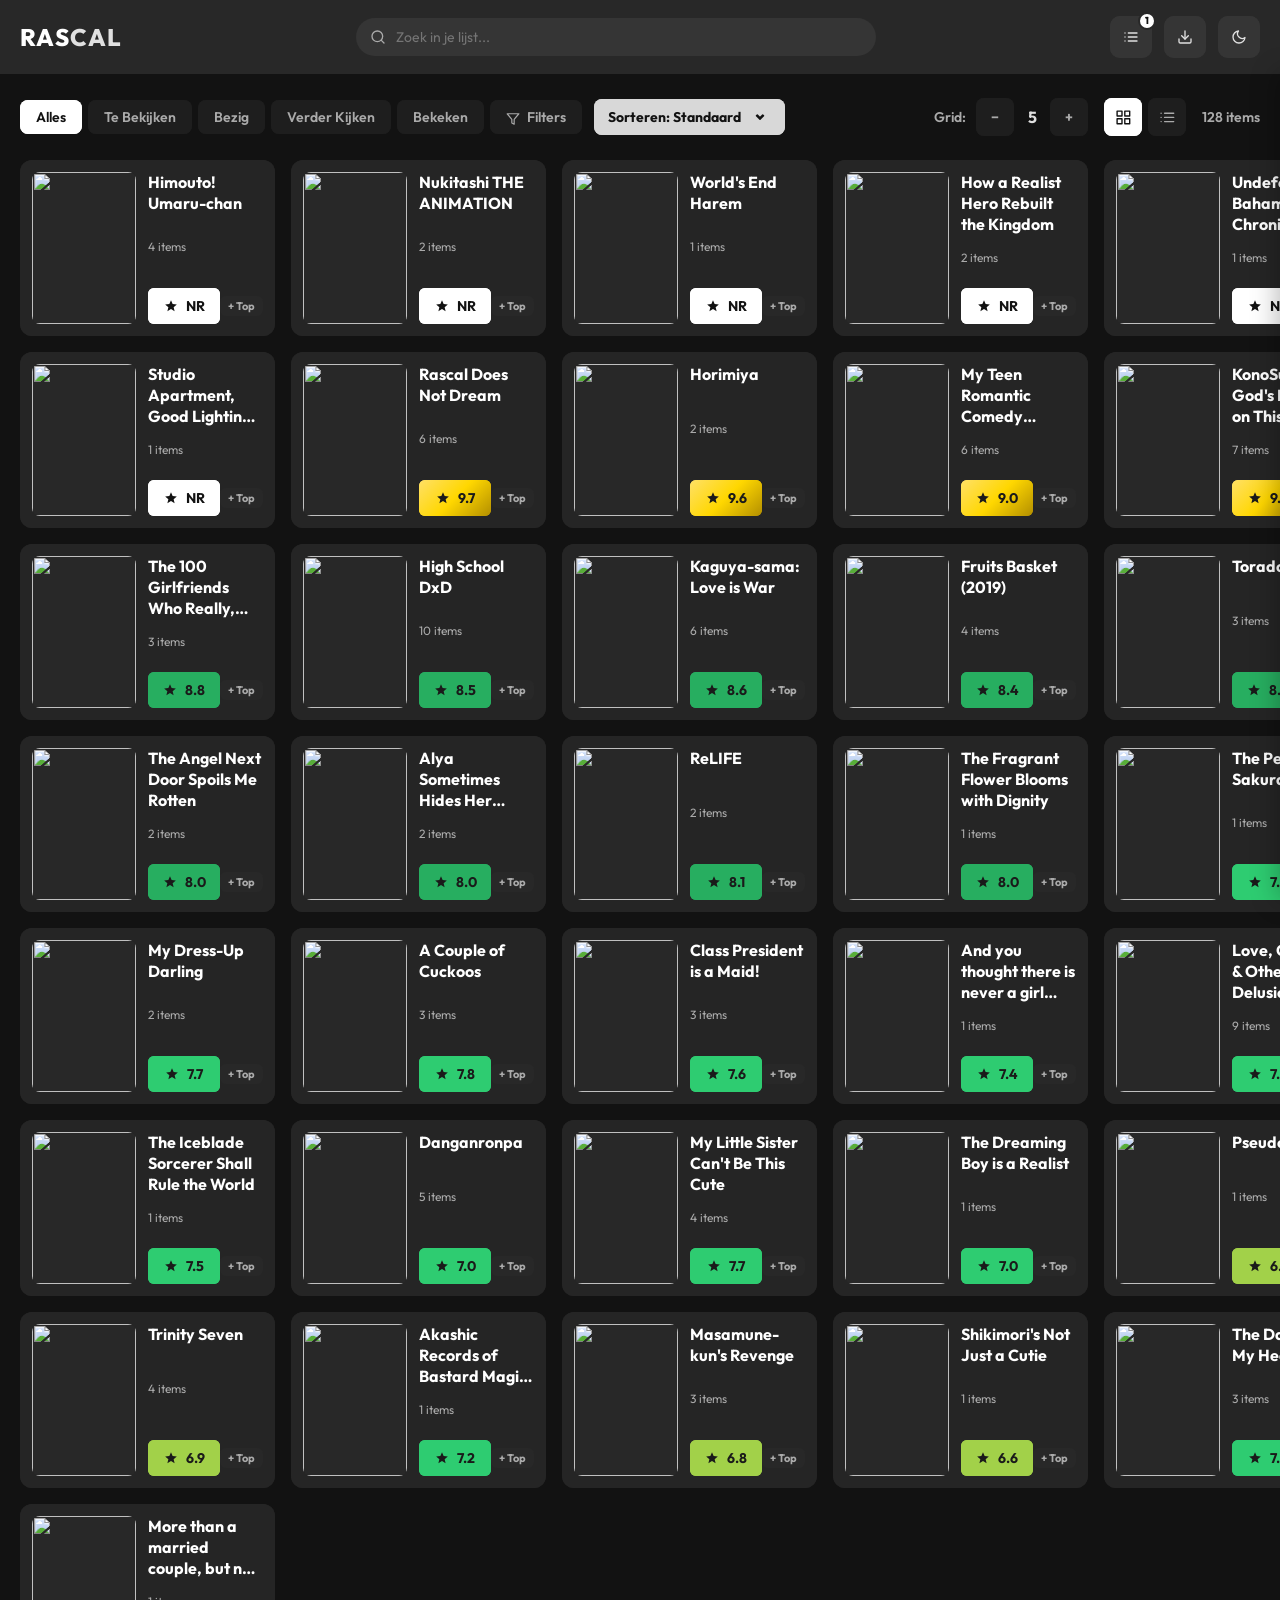
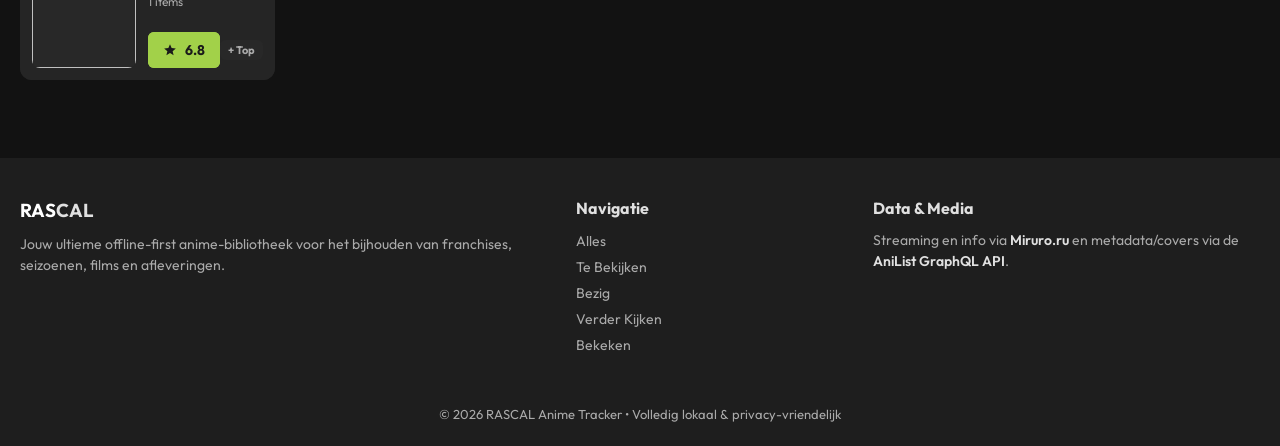
==== commit 7f63e25b: "feat: implement modular architecture and core services for RASCAL app" ====
--- a/index.html
+++ b/index.html
@@ -69,6 +69,10 @@
         <symbol id="icon-filter" viewBox="0 0 24 24" fill="none" stroke="currentColor" stroke-width="2" stroke-linecap="round" stroke-linejoin="round">
             <polygon points="22 3 2 3 10 12.46 10 19 14 21 14 12.46 22 3"></polygon>
         </symbol>
+        <symbol id="icon-arrow-up" viewBox="0 0 24 24" fill="none" stroke="currentColor" stroke-width="2.5" stroke-linecap="round" stroke-linejoin="round">
+            <line x1="12" y1="19" x2="12" y2="5"></line>
+            <polyline points="5 12 12 5 19 12"></polyline>
+        </symbol>
     </defs>
     </svg>
 
@@ -87,6 +91,11 @@
                 </div>
             </div>
             <div class="header-right">
+                <!-- Toggle Top Watch Queue Sidebar -->
+                <button id="queue-toggle-btn" class="queue-toggle-btn ultimate-hover-effect" title="Mijn Top Kijklijst openen">
+                    <svg class="svg-icon-large"><use href="#icon-list"></use></svg>
+                    <span id="header-queue-count" class="queue-count-badge">0</span>
+                </button>
                 <!-- Opens a JSON backup download via `DataStore.triggerBackup` -->
                 <button id="download-btn" class="hidden ultimate-hover-effect" title="Download backup"><svg class="svg-icon-large"><use href="#icon-download"></use></svg></button>
                 <!-- Toggles the global light/dark theme -->
@@ -101,6 +110,28 @@
     <div id="app">
         <!-- Content is loaded dynamically based on route (home.html or card.html) -->
     </div>
+
+    <!-- Top Kijkvolgorde Ranked Sidebar Drawer -->
+    <aside id="queue-sidebar" class="queue-sidebar">
+        <div class="queue-header">
+            <div class="queue-header-title">
+                <h3>Volgende om te Bekijken</h3>
+                <span id="sidebar-queue-count" class="sidebar-queue-count">0</span>
+            </div>
+            <button class="queue-close-btn" id="queue-close-btn" title="Sluit sidebar">✕</button>
+        </div>
+        <div class="queue-subtext">
+            Sleep items (<strong>Drag & Drop</strong>) om de volgorde te wijzigen. Alleen geconfigureerde series staan in deze lijst.
+        </div>
+        <div class="queue-add-section">
+            <div class="queue-add-input-wrap">
+                <span class="queue-add-icon">+</span>
+                <input type="text" class="queue-add-input" id="queue-search-add" placeholder="Serie toevoegen aan Top lijst..." autocomplete="off">
+            </div>
+            <div class="queue-autocomplete-list" id="queue-autocomplete"></div>
+        </div>
+        <div class="queue-list" id="queue-list-container"></div>
+    </aside>
 
     <footer>
         <div class="footer-row">
@@ -226,6 +257,11 @@
 
 
 
+    <!-- Floating circular back to top button -->
+    <button id="back-to-top" class="back-to-top-btn" data-visible="false" title="Terug naar boven">
+        <svg class="svg-icon svg-icon-large"><use href="#icon-arrow-up"></use></svg>
+    </button>
+
     <!-- Logic & domain scripts -->
     <script type="module" src="js/app.js"></script>
 
--- a/css/styles.css
+++ b/css/styles.css
@@ -1,1780 +1,2219 @@
-/* ==========================================================================
-   RASCAL — COMPLETE MODULAR DESIGN SYSTEM (BORDERLESS & THEME-AWARE)
-   ========================================================================== */
-
-/* --------------------------------------------------------------------------
-   1. COLOR TOKENS & THEME VARIABLES
-   -------------------------------------------------------------------------- */
-:root {
-    --bg: #f0f0f0;
-    --surface: #ffffff;
-    --surface-card: #e5e5e5;
-    --surface-hover: #d5d5d5;
-    --surface-2: #e8e8e8;
-    --border: transparent;
-    --text: #1a1a1a;
-    --text-muted: #666666;
-    --white: #1a1a1a;
-    --status-none: #999999;
-    --status-watching: #666666;
-    --status-done: #1a1a1a;
-    --status-upcoming: #888888;
-    --status-airing: #444444;
-    --modal-bg: rgba(0, 0, 0, 0.4);
-    --shadow: 0 4px 15px rgba(0, 0, 0, 0.05);
-    --header-bg: #e0e0e0;
-    --border-width: 0px;
-    --primary: #1a1a1a;
-    --primary-rgb: 26, 26, 26;
-    --hover-border: transparent;
-    --active-bg: #1a1a1a;
-    --active-color: #ffffff;
-    --active-border: transparent;
-    --status-btn-bg: #1a1a1a;
-    --status-btn-color: #ffffff;
-    --status-btn-hover: #333333;
-    --search-bg: #f5f5f5;
-    --search-hover-bg: #ffffff;
-    --nr-bg: #1a1a1a;
-    --nr-color: #ffffff;
-}
-
-[data-theme="dark"] {
-    --bg: #121212;
-    --surface: #1e1e1e;
-    --surface-card: #252525;
-    --surface-hover: #383838;
-    --surface-2: #282828;
-    --border: transparent;
-    --text: #e0e0e0;
-    --text-muted: #aaaaaa;
-    --white: #ffffff;
-    --status-none: #666666;
-    --status-watching: #999999;
-    --status-done: #ffffff;
-    --status-upcoming: #888888;
-    --status-airing: #cccccc;
-    --modal-bg: rgba(0, 0, 0, 0.6);
-    --shadow: 0 4px 20px rgba(0, 0, 0, 0.2);
-    --header-bg: #282828;
-    --primary: #ffffff;
-    --hover-border: transparent;
-    --active-bg: #ffffff;
-    --active-color: #121212;
-    --active-border: transparent;
-    --status-btn-bg: #d8d8d8;
-    --status-btn-color: #121212;
-    --status-btn-hover: #ffffff;
-    --search-bg: #353535;
-    --search-hover-bg: #454545;
-    --nr-bg: #ffffff;
-    --nr-color: #121212;
-}
-
-/* --------------------------------------------------------------------------
-   2. GLOBAL RESET, INTERACTIVE CURSORS & BASE UTILITIES
-   -------------------------------------------------------------------------- */
-* {
-    margin: 0;
-    padding: 0;
-    box-sizing: border-box;
-    font-family: 'Outfit', sans-serif;
-}
-
-body {
-    background-color: var(--bg);
-    color: var(--text);
-    min-height: 100vh;
-    display: flex;
-    flex-direction: column;
-    transition: background-color 0.2s ease, color 0.2s ease;
-}
-
-/* Universal pointer cursor for interactive elements */
-a,
-button,
-select,
-[role="button"],
-.rating-badge,
-.anime-card,
-.item-play-btn,
-.view-btn,
-.size-btn,
-input[type="checkbox"],
-label,
-.status-option,
-.table-header-row,
-.expand-icon,
-summary {
-    cursor: pointer;
-}
-
-input,
-textarea {
-    cursor: text;
-}
-
-/* Hidden utility class and data-visible attribute for hiding DOM elements including modal overlays */
-.hidden,
-[data-visible="false"],
-#modal-overlay.hidden,
-#modal-overlay[data-visible="false"],
-#filter-modal-overlay.hidden,
-#filter-modal-overlay[data-visible="false"],
-#detail-overlay.hidden,
-#detail-overlay[data-visible="false"] {
-    display: none !important;
-}
-
-[data-visible="true"] {
-    display: block;
-}
-
-select[data-bound] {
-    display: none !important;
-}
-
-[data-sentinel] {
-    height: 10px;
-    margin: 20px 0;
-}
-
-[data-empty] {
-    color: var(--text-muted);
-    padding: 20px;
-}
-
-
-
-/* SVG Utility Icon Classes */
-.svg-icon {
-    width: 1em;
-    height: 1em;
-    display: inline-block;
-    vertical-align: middle;
-}
-
-.svg-icon-margin {
-    margin-right: 4px;
-}
-
-.svg-icon-half {
-    opacity: 0.7;
-}
-
-.svg-icon-large {
-    width: 1.2em;
-    height: 1.2em;
-}
-
-/* --------------------------------------------------------------------------
-   3. HEADER, SEARCH & TOOLBAR CONTROLS
-   -------------------------------------------------------------------------- */
-/* Main application outer container layout */
-#app {
-    max-width: 100%;
-    margin: 0 auto;
-    padding: 24px 20px 28px;
-    flex: 1 0 auto;
-    display: flex;
-    flex-direction: column;
-    width: 100%;
-}
-
-/* Sticky top main navigation header wrapper */
-.header-main {
-    background: var(--header-bg);
-    border: none;
-    padding: 16px 0;
-    position: sticky;
-    top: 0;
-    z-index: 100;
-}
-
-/* Inner header layout grid container */
-.header-content {
-    max-width: 100%;
-    margin: 0 auto;
-    padding: 0 20px;
-    display: grid;
-    grid-template-columns: auto 1fr auto;
-    align-items: center;
-    gap: 24px;
-}
-
-.header-left {
-    display: flex;
-    align-items: center;
-}
-
-.logo-rascal {
-    font-size: 24px;
-    font-weight: 800;
-    letter-spacing: 1px;
-}
-
-.logo-rascal .ras {
-    color: var(--primary);
-}
-
-.logo-rascal .cal {
-    color: var(--text);
-}
-
-.header-center {
-    display: flex;
-    justify-content: center;
-    width: 100%;
-}
-
-/* Search bar container wrapper with dynamic width expansion on click/focus */
-.search-bar {
-    position: relative;
-    width: 100%;
-    max-width: 520px;
-    display: flex;
-    align-items: center;
-    transition: max-width 0.25s ease;
-}
-
-/* Expands search bar width when clicked or focused */
-.search-bar:focus-within {
-    max-width: 600px;
-}
-
-/* Search bar text input styling (Lighter than header background in both themes) */
-.search-bar input {
-    width: 100%;
-    padding: 10px 16px 10px 40px;
-    background-color: var(--search-bg) !important;
-    color: var(--text);
-    border: none;
-    border-radius: 20px;
-    font-size: 14px;
-    outline: none;
-    transition: background-color 0.2s ease;
-}
-
-.search-bar input::before {
-    background-color: var(--search-bg) !important;
-}
-
-/* Search bar input hover & focus state (becomes even lighter in both themes) */
-.search-bar input:hover,
-.search-bar input:hover::before,
-.search-bar input:focus,
-.search-bar input:focus::before,
-.search-bar:focus-within input,
-.search-bar:focus-within input::before {
-    background-color: var(--search-hover-bg) !important;
-}
-
-/* Search icon positioning */
-.search-bar .search-icon {
-    position: absolute;
-    left: 14px;
-    color: var(--text-muted);
-    pointer-events: none;
-    z-index: 2;
-}
-
-.header-right {
-    display: flex;
-    align-items: center;
-    justify-content: flex-end;
-    gap: 12px;
-}
-
-/* Header right action buttons (download & theme toggle) matching search bar background & hover */
-.header-right button {
-    display: inline-flex;
-    align-items: center;
-    justify-content: center;
-    width: 42px;
-    height: 42px;
-    border-radius: 10px;
-    background-color: var(--search-bg) !important;
-    color: var(--text) !important;
-    border: none;
-    outline: none;
-    cursor: pointer;
-    transition: background-color 0.2s ease;
-}
-
-.header-right button::before {
-    background-color: var(--search-bg) !important;
-}
-
-.header-right button:hover,
-.header-right button:hover::before {
-    background-color: var(--search-hover-bg) !important;
-    color: var(--text) !important;
-}
-
-/* Theme Toggle Button Icon Visibility */
-
-/* Displays the sun icon in light mode */
-.theme-icon.icon-sun {
-    display: block;
-}
-
-/* Hides the moon icon in light mode */
-.theme-icon.icon-moon {
-    display: none;
-}
-
-/* Hides the sun icon when dark mode is enabled */
-[data-theme="dark"] .theme-icon.icon-sun {
-    display: none;
-}
-
-/* Displays the moon icon when dark mode is enabled */
-[data-theme="dark"] .theme-icon.icon-moon {
-    display: block;
-}
-
-
-/* Toolbar Controls */
-.toolbar {
-    display: flex;
-    align-items: center;
-    gap: 12px;
-    margin-bottom: 24px;
-    flex-wrap: wrap;
-}
-
-.filter-group {
-    display: flex;
-    gap: 6px;
-}
-
-.filter-btn {
-    background: var(--surface);
-    border: none;
-    color: var(--text-muted);
-    padding: 8px 16px;
-    border-radius: 8px;
-    font-weight: 600;
-    font-size: 14px;
-    transition: all 0.15s ease;
-}
-
-.filter-btn.active,
-.filter-btn[data-active="true"],
-.view-btn.active,
-.view-btn[data-active="true"] {
-    background: var(--active-bg);
-    color: var(--active-color);
-    border: none;
-}
-
-/* Unified application dropdown selector with custom SVG chevron arrow */
-.app-dropdown {
-    appearance: none;
-    -webkit-appearance: none;
-    -moz-appearance: none;
-    background-color: var(--surface);
-    background-image: url("data:image/svg+xml,%3Csvg xmlns='http://www.w3.org/2000/svg' width='16' height='16' viewBox='0 0 24 24' fill='none' stroke='%23888888' stroke-width='2.5' stroke-linecap='round' stroke-linejoin='round'%3E%3Cpolyline points='6 9 12 15 18 9'%3E%3C/polyline%3E%3C/svg%3E");
-    background-repeat: no-repeat;
-    background-position: right 14px center;
-    background-size: 14px;
-    border: none;
-    color: var(--text);
-    padding: 8px 36px 8px 14px;
-    border-radius: 8px;
-    font-size: 14px;
-    font-weight: 600;
-    outline: none;
-    cursor: pointer;
-}
-
-/* Option menu items styling */
-.app-dropdown option {
-    background-color: var(--surface);
-    color: var(--text);
-    padding: 8px;
-}
-
-/* Custom UI Dropdown Wrapper Component */
-.custom-select-wrapper {
-    position: relative;
-    display: inline-block;
-}
-
-.custom-select-wrapper.full-width {
-    width: 100%;
-}
-
-/* Custom Dropdown Trigger & Action Button (Shared class for status buttons and play button) */
-.status-btn-style,
-.custom-select-trigger,
-.item-play-btn {
-    display: inline-flex;
-    align-items: center;
-    justify-content: space-between;
-    gap: 12px;
-    background-color: var(--status-btn-bg) !important;
-    color: var(--status-btn-color) !important;
-    height: 36px;
-    padding: 0 14px;
-    border-radius: 8px;
-    font-size: 14px;
-    font-weight: 700;
-    cursor: pointer;
-    user-select: none;
-    outline: none;
-    border: none;
-    width: 100%;
-    transition: background-color 0.15s ease, color 0.15s ease;
-}
-
-.status-btn-style::before,
-.custom-select-trigger::before,
-.item-play-btn::before {
-    background-color: var(--status-btn-bg) !important;
-}
-
-.custom-select-trigger .custom-select-chevron {
-    color: var(--status-btn-color) !important;
-}
-
-/* Custom Dropdown Trigger & Action Button Hover */
-.status-btn-style:hover,
-.status-btn-style:hover::before,
-.status-btn-style:focus,
-.status-btn-style:focus::before,
-.custom-select-trigger:hover,
-.custom-select-trigger:hover::before,
-.item-play-btn:hover,
-.item-play-btn:hover::before,
-.custom-select-wrapper:hover .custom-select-trigger,
-.custom-select-wrapper:hover .custom-select-trigger::before {
-    background-color: var(--status-btn-hover) !important;
-    color: var(--status-btn-color) !important;
-}
-
-/* Compact item status dropdown trigger variant */
-.custom-select-trigger.item-status-select {
-    padding: 0 12px;
-    font-size: 13px;
-    height: 36px;
-}
-
-/* Rotating Chevron Arrow */
-.custom-select-chevron {
-    transition: transform 0.2s ease;
-    color: var(--text-muted);
-    flex-shrink: 0;
-}
-
-.custom-select-wrapper.open .custom-select-chevron,
-.custom-select-wrapper[data-open="true"] .custom-select-chevron {
-    transform: rotate(180deg);
-}
-
-/* Custom Dropdown Floating Popup Menu */
-.custom-select-menu {
-    position: absolute;
-    top: calc(100% + 6px);
-    left: 0;
-    min-width: 100%;
-    width: max-content;
-    background: var(--surface);
-    border-radius: 12px;
-    box-shadow: 0 10px 30px rgba(0, 0, 0, 0.4);
-    padding: 6px;
-    z-index: 10001 !important;
-    opacity: 0;
-    pointer-events: none;
-    transition: opacity 0.18s ease;
-    border: 1px solid rgba(255, 255, 255, 0.12);
-    display: flex;
-    flex-direction: column;
-    gap: 2px;
-}
-
-/* Elevated z-index and positioning for open dropdown wrapper container and parent rows */
-.item-accordion-wrapper.dropdown-open,
-.detail-item-row.dropdown-open,
-.item-accordion-wrapper:has(.custom-select-wrapper.open),
-.item-accordion-wrapper:has(.custom-select-wrapper[data-open="true"]),
-.detail-item-row:has(.custom-select-wrapper.open),
-.detail-item-row:has(.custom-select-wrapper[data-open="true"]) {
-    z-index: 9999 !important;
-    position: relative;
-}
-
-.custom-select-wrapper.open,
-.custom-select-wrapper[data-open="true"] {
-    z-index: 10000 !important;
-    position: relative;
-}
-
-.custom-select-wrapper.open .custom-select-menu,
-.custom-select-wrapper[data-open="true"] .custom-select-menu {
-    opacity: 1;
-    pointer-events: auto;
-}
-
-/* Right-aligned floating dropdown menu for item action rows */
-.item-actions-group .custom-select-menu {
-    right: 0;
-    left: auto;
-}
-
-/* Custom Dropdown Option Item */
-.custom-select-option {
-    display: flex;
-    align-items: center;
-    justify-content: space-between;
-    gap: 12px;
-    padding: 6px 14px;
-    border-radius: 8px;
-    cursor: pointer;
-    font-size: 14px;
-    font-weight: 600;
-    color: var(--text);
-    transition: background-color 0.15s ease;
-    white-space: nowrap;
-}
-
-/* Active selected dropdown option item */
-.custom-select-option.active,
-.custom-select-option[data-active="true"] {
-    background-color: var(--surface-2);
-    color: var(--primary);
-}
-
-/* Custom select checkmark icon color matching theme primary text */
-.custom-select-check {
-    color: var(--primary);
-}
-
-.toolbar-right {
-    margin-left: auto;
-    display: flex;
-    align-items: center;
-    gap: 16px;
-}
-
-.view-toggle,
-.size-toggle {
-    display: flex;
-    align-items: center;
-    gap: 6px;
-}
-
-.size-toggle-label {
-    font-size: 14px;
-    font-weight: 600;
-    color: var(--text-muted);
-    margin-right: 4px;
-}
-
-.size-val {
-    font-size: 16px;
-    font-weight: 700;
-    min-width: 24px;
-    text-align: center;
-    color: var(--text);
-}
-
-.view-btn,
-.size-btn {
-    background: var(--surface);
-    border: none;
-    color: var(--text-muted);
-    width: 38px;
-    height: 38px;
-    border-radius: 8px;
-    display: flex;
-    align-items: center;
-    justify-content: center;
-    font-weight: 700;
-    font-size: 14px;
-}
-
-.view-btn.active,
-.size-btn.active {
-    background: var(--active-bg);
-    color: var(--active-color);
-    border: none;
-}
-
-.item-count {
-    font-size: 14px;
-    font-weight: 600;
-    color: var(--text-muted);
-}
-
-/* --------------------------------------------------------------------------
-   4. ANIME CONTAINER, GRID VIEW & PURE DATA TABLE LIST VIEW
-   -------------------------------------------------------------------------- */
-#anime-container {
-    width: 100%;
-}
-
-/* Status Column Container */
-.status-column {
-    display: flex;
-    flex-direction: column;
-    gap: 16px;
-    width: 100%;
-}
-
-/* --- GRID VIEW LAYOUT --- */
-.grid-view .status-column {
-    display: grid;
-    grid-template-columns: repeat(var(--grid-cols, 5), 1fr);
-    gap: 16px;
-}
-
-.grid-view .anime-card {
-    background: var(--surface-card);
-    backdrop-filter: blur(8px);
-    border: none;
-    border-radius: 12px;
-    padding: 12px;
-    display: flex;
-    flex-direction: row;
-    gap: 12px;
-    position: relative;
-    transition: transform 0.15s ease, box-shadow 0.15s ease;
-}
-
-.grid-view .card-poster {
-    width: 104px;
-    height: 152px;
-    flex-shrink: 0;
-    border-radius: 8px;
-    overflow: hidden;
-    position: relative;
-    background-color: var(--surface-2);
-}
-
-.card-internal-loader {
-    position: absolute;
-    inset: 0;
-    display: flex;
-    align-items: center;
-    justify-content: center;
-    background-color: var(--surface-2);
-    z-index: 5;
-    transition: opacity 0.25s ease, visibility 0.25s ease;
-}
-
-[data-card-loading="false"] .card-internal-loader {
-    opacity: 0;
-    visibility: hidden;
-    pointer-events: none;
-}
-
-.card-spinner-svg {
-    animation: card-spinner-rotate 0.8s linear infinite;
-}
-
-.card-spinner-circle {
-    fill: none;
-    stroke: var(--primary);
-    stroke-width: 3;
-    stroke-linecap: round;
-    stroke-dasharray: 60;
-    stroke-dashoffset: 20;
-}
-
-@keyframes card-spinner-rotate {
-    100% {
-        transform: rotate(360deg);
-    }
-}
-
-.poster-img {
-    width: 100%;
-    height: 100%;
-    object-fit: cover;
-    display: block;
-    transition: opacity 0.25s ease;
-}
-
-[data-card-loading="true"] .poster-img {
-    opacity: 0;
-}
-
-[data-card-loading="false"] .poster-img {
-    opacity: 1;
-}
-
-.poster-fallback,
-.detail-poster-fallback {
-    width: 100%;
-    height: 100%;
-    display: flex;
-    align-items: center;
-    justify-content: center;
-    color: #ffffff;
-    font-size: 24px;
-    font-weight: 800;
-    text-transform: uppercase;
-    border-radius: 6px;
-    background: linear-gradient(135deg, hsl(var(--poster-hue, 200), 60%, 50%), hsl(calc(var(--poster-hue, 200) + 40), 70%, 40%));
-}
-
-.grid-view .card-info {
-    flex: 1;
-    min-width: 0;
-    display: flex;
-    flex-direction: column;
-    justify-content: space-between;
-}
-
-.grid-view .card-title {
-    font-size: 16px;
-    font-weight: 700;
-    color: var(--white);
-    line-height: 1.3;
-}
-
-.grid-view .card-title span {
-    overflow: hidden;
-    text-overflow: ellipsis;
-    display: -webkit-box;
-    -webkit-line-clamp: 3;
-    line-clamp: 3;
-    -webkit-box-orient: vertical;
-}
-
-.grid-view .card-subtitle {
-    font-size: 12px;
-    color: var(--text-muted);
-}
-
-.grid-view .card-status-cell {
-    display: none;
-}
-
-.grid-view .card-actions {
-    display: flex;
-    align-items: center;
-    justify-content: space-between;
-    margin-top: 8px;
-}
-
-.expand-icon {
-    display: none;
-}
-
-/* --- MODERN DATA TABLE LIST VIEW --- */
-
-/* List view vertical column wrapper */
-.list-view .status-column {
-    display: flex;
-    flex-direction: column;
-    gap: 4px;
-}
-
-/* Optional list view table header row */
-.table-header-row {
-    display: grid;
-    grid-template-columns: 40px minmax(200px, 1fr) 100px 130px 75px 80px;
-    gap: 16px;
-    align-items: center;
-    padding: 8px 16px;
-    font-size: 11px;
-    font-weight: 700;
-    color: var(--text-muted);
-    text-transform: uppercase;
-    letter-spacing: 0.5px;
-}
-
-/* List view anime card row container */
-.list-view .anime-card {
-    display: grid;
-    grid-template-columns: 40px minmax(200px, 1fr) 100px 130px 75px 80px;
-    align-items: center;
-    gap: 16px;
-    padding: 10px 16px;
-    background: var(--surface-card);
-    backdrop-filter: blur(8px);
-    border: none;
-    border-radius: 10px;
-    transition: background 0.15s ease;
-}
-
-/* List view poster thumbnail */
-.list-view .card-poster {
-    width: 40px;
-    height: 40px;
-    border-radius: 8px;
-    overflow: hidden;
-}
-
-/* Flatten card-info container into parent grid */
-.list-view .card-info {
-    display: contents;
-}
-
-/* List view title header container */
-.list-view .card-header {
-    min-width: 0;
-}
-
-/* List view title text styling */
-.list-view .card-title {
-    font-size: 14px;
-    font-weight: 600;
-}
-
-/* List view title overflow text ellipsis */
-.list-view .card-title span {
-    white-space: nowrap;
-    overflow: hidden;
-    text-overflow: ellipsis;
-    display: block;
-}
-
-/* List view subtitle item count text */
-.list-view .card-subtitle {
-    font-size: 13px;
-    color: var(--text-muted);
-}
-
-/* List view status badge pill */
-.list-view .card-status-cell {
-    font-size: 12px;
-    font-weight: 700;
-    padding: 4px 10px;
-    border-radius: 20px;
-    background: var(--surface-2);
-    display: inline-flex;
-    justify-content: center;
-    width: fit-content;
-}
-
-/* Flatten card-actions container into parent grid */
-.list-view .card-actions {
-    display: contents;
-}
-
-/* Average rating text container (hidden in grid view by default) */
-.avg-rating-text {
-    display: none;
-}
-
-/* Average rating column display in list view */
-.list-view .avg-rating-text {
-    font-size: 13px;
-    color: var(--text-muted);
-    display: flex;
-    align-items: center;
-    justify-content: flex-end;
-    gap: 4px;
-}
-
-/* Rating badge button alignment in list view */
-.list-view .rating-badge {
-    justify-self: end;
-}
-
-/* --------------------------------------------------------------------------
-   5. DETAIL PAGE & ACCORDION SYSTEM (card.html & DetailRenderer.js)
-   -------------------------------------------------------------------------- */
-.back-btn {
-    display: inline-flex;
-    align-self: flex-start;
-    width: fit-content;
-    align-items: center;
-    gap: 8px;
-    color: var(--text-muted);
-    text-decoration: none;
-    font-weight: 600;
-    font-size: 14px;
-    margin-bottom: 24px;
-    padding: 8px 16px;
-    background: var(--surface);
-    border: none;
-    border-radius: 8px;
-    transition: color 0.15s ease, background 0.15s ease;
-}
-
-/* Item Accordion List Container */
-.episodes-list-v3 {
-    display: flex;
-    flex-direction: column;
-    gap: 12px;
-}
-
-/* Centered loading spinner wrapper for items list in detail view */
-.items-list-loader {
-    display: flex;
-    align-items: center;
-    justify-content: center;
-    width: 100%;
-    min-height: 200px;
-    padding: 32px 0;
-}
-
-/* Detail item wrapper container with visible overflow for floating dropdown menus */
-.item-accordion-wrapper {
-    background: var(--surface);
-    border: none;
-    border-radius: 12px;
-    overflow: visible;
-}
-
-/* Detail item header summary row */
-.detail-item-row {
-    padding: 14px 18px;
-    display: flex;
-    align-items: center;
-    gap: 12px;
-    background: var(--surface);
-    border-radius: 12px;
-    list-style: none;
-    font-weight: 600;
-    font-size: 15px;
-    transition: background-color 0.15s ease;
-}
-
-/* Round top corners only when accordion details is open */
-.item-accordion-wrapper[open] > .detail-item-row {
-    border-radius: 12px 12px 0 0;
-}
-
-/* Item row hover highlight */
-.detail-item-row:hover {
-    background-color: var(--surface-hover);
-}
-
-.detail-item-row::-webkit-details-marker {
-    display: none;
-}
-
-/* Chevron arrow rotation transition */
-.detail-item-row .accordion-icon {
-    transition: transform 0.2s ease;
-    flex-shrink: 0;
-}
-
-/* Rotates chevron arrow 180deg when accordion details is open */
-.item-accordion-wrapper[open] .detail-item-row .accordion-icon {
-    transform: rotate(180deg);
-}
-
-/* Title and badge container group */
-.title-badge-group {
-    display: flex;
-    align-items: center;
-    gap: 10px;
-    flex: 1;
-    min-width: 0;
-}
-
-/* Fixed width badge area for table-like alignment of titles */
-.badge-area {
-    width: 75px;
-    flex-shrink: 0;
-    display: flex;
-    align-items: center;
-    justify-content: flex-start;
-}
-
-/* Detail item title text styling */
-.detail-item-title {
-    font-weight: 700;
-    color: var(--white);
-    white-space: nowrap;
-    overflow: hidden;
-    text-overflow: ellipsis;
-}
-
-/* Type badge label base styling */
-.item-type-badge {
-    display: inline-block;
-    padding: 2px 8px;
-    border-radius: 4px;
-    font-size: 11px;
-    font-weight: 700;
-    text-transform: uppercase;
-    background: var(--surface-2);
-    border: none;
-    color: var(--text-muted);
-    text-align: center;
-}
-
-.item-type-badge.type-serie {
-    background: rgba(157, 78, 221, 0.18);
-    color: #b5179e;
-}
-[data-theme="dark"] .item-type-badge.type-serie {
-    background: rgba(157, 78, 221, 0.25);
-    color: #d884ff;
-}
-
-.item-type-badge.type-film,
-.item-type-badge.type-movie {
-    background: rgba(0, 122, 204, 0.18);
-    color: #007acc;
-}
-[data-theme="dark"] .item-type-badge.type-film,
-[data-theme="dark"] .item-type-badge.type-movie {
-    background: rgba(0, 150, 255, 0.25);
-    color: #64b5f6;
-}
-
-.item-type-badge.type-ova {
-    background: rgba(46, 204, 113, 0.18);
-    color: #27ae60;
-}
-[data-theme="dark"] .item-type-badge.type-ova {
-    background: rgba(46, 204, 113, 0.25);
-    color: #2ecc71;
-}
-
-.item-type-badge.type-special {
-    background: rgba(241, 196, 15, 0.18);
-    color: #d35400;
-}
-[data-theme="dark"] .item-type-badge.type-special {
-    background: rgba(241, 196, 15, 0.25);
-    color: #f39c12;
-}
-
-.item-type-badge.type-ona {
-    background: rgba(22, 160, 133, 0.18);
-    color: #16a085;
-}
-[data-theme="dark"] .item-type-badge.type-ona {
-    background: rgba(26, 188, 156, 0.25);
-    color: #1abc9c;
-}
-
-/* Actions group for item row rating, status dropdown, and play button with fixed column alignment */
-.item-actions-group {
-    display: flex;
-    align-items: center;
-    gap: 12px;
-    flex-shrink: 0;
-}
-
-
-/* Fixed column width for item status select dropdown wrapper */
-.item-actions-group .custom-select-wrapper {
-    width: 140px;
-    flex-shrink: 0;
-}
-
-/* Item play button fixed dimensions */
-.item-play-btn {
-    justify-content: center;
-    width: 36px;
-    height: 36px;
-    flex-shrink: 0;
-    border-radius: 8px;
-    padding: 0;
-}
-
-/* Sidebar rating blocks container with spacing */
-.sidebar-ratings-container {
-    display: flex;
-    flex-direction: column;
-    gap: 14px;
-    margin-top: 16px;
-}
-
-/* Uniform sidebar rating block container styling */
-.sidebar-rating-block {
-    background: var(--surface-2);
-    padding: 12px 14px;
-    border-radius: 12px;
-    display: flex;
-    flex-direction: column;
-    gap: 8px;
-}
-
-/* Actionable rating block interactive cursor */
-.sidebar-rating-block.rating-actionable {
-    cursor: pointer;
-}
-
-/* Rating block label header text */
-.sidebar-rating-label {
-    display: flex;
-    justify-content: space-between;
-    font-size: 13px;
-    font-weight: 600;
-    color: var(--text-muted);
-}
-
-/* Sidebar metadata container (studio, year, genres) */
-.sidebar-metadata {
-    display: flex;
-    flex-direction: column;
-    gap: 10px;
-    margin-top: 16px;
-    padding-top: 14px;
-    border-top: 1px solid var(--surface-2);
-}
-
-.sidebar-meta-row {
-    display: flex;
-    justify-content: space-between;
-    align-items: center;
-    font-size: 13px;
-    font-weight: 600;
-}
-
-.sidebar-meta-row .meta-label {
-    color: var(--text-muted);
-}
-
-.sidebar-meta-row .meta-value {
-    color: var(--white);
-    font-weight: 700;
-}
-
-.sidebar-meta-genres {
-    display: flex;
-    flex-wrap: wrap;
-    gap: 6px;
-    margin-top: 4px;
-}
-
-.genre-badge {
-    display: inline-block;
-    padding: 3px 8px;
-    border-radius: 6px;
-    font-size: 11px;
-    font-weight: 700;
-    background-color: var(--surface-2);
-    color: var(--text);
-    transition: background-color 0.15s ease;
-}
-
-/* Rating block value text */
-.sidebar-rating-val {
-    font-weight: 800;
-    color: var(--white);
-}
-
-.episodes-container {
-    display: grid;
-    grid-template-columns: repeat(auto-fill, minmax(140px, 1fr));
-    gap: 10px;
-    padding: 16px;
-    background: var(--surface-2);
-    border: none;
-    border-radius: 0 0 12px 12px;
-}
-
-.episode-checkbox-wrap {
-    display: flex;
-    align-items: center;
-    gap: 8px;
-    padding: 8px 12px;
-    background: var(--surface);
-    border: none;
-    border-radius: 6px;
-    font-size: 13px;
-    font-weight: 600;
-}
-
-/* --------------------------------------------------------------------------
-   6. MODAL SYSTEM, RATING BADGES & ACCORDIONS
-   -------------------------------------------------------------------------- */
-/* Rating Badges — Base Styling */
-.rating-badge {
-    width: 72px;
-    height: 36px;
-    flex-shrink: 0;
-    display: inline-flex;
-    align-items: center;
-    justify-content: center;
-    text-align: center;
-    gap: 4px;
-    padding: 0 8px;
-    border-radius: 6px;
-    font-size: 14px;
-    font-weight: 700;
-    border: none;
-    background: var(--surface-2);
-}
-
-/* Score-specific background color classes & data attributes */
-.rating-badge.r-cinema,
-.rating-badge[data-rating-tier="cinema"],
-.anime-card[data-rating-tier="cinema"] {
-    background: linear-gradient(135deg, #ffe066 0%, #ffd700 50%, #b38f00 100%);
-    color: #1a1a1a;
-}
-
-.rating-badge.r-awesome,
-.rating-badge[data-rating-tier="awesome"],
-.anime-card[data-rating-tier="awesome"] {
-    background: #27ae60;
-    color: #1a1a1a;
-}
-
-.rating-badge.r-great,
-.rating-badge[data-rating-tier="great"],
-.anime-card[data-rating-tier="great"] {
-    background: #2ecc71;
-    color: #1a1a1a;
-}
-
-.rating-badge.r-good,
-.rating-badge[data-rating-tier="good"],
-.anime-card[data-rating-tier="good"] {
-    background: #a2d149;
-    color: #1a1a1a;
-}
-
-.rating-badge.r-regular,
-.rating-badge[data-rating-tier="regular"],
-.anime-card[data-rating-tier="regular"] {
-    background: #f1c40f;
-    color: #1a1a1a;
-}
-
-.rating-badge.r-bad,
-.rating-badge[data-rating-tier="bad"],
-.anime-card[data-rating-tier="bad"] {
-    background: #e67e22;
-    color: #ffffff;
-}
-
-.rating-badge.r-garbage,
-.rating-badge[data-rating-tier="garbage"],
-.anime-card[data-rating-tier="garbage"] {
-    background: #e74c3c;
-    color: #ffffff;
-}
-
-.rating-badge.unrated,
-.rating-badge[data-rating-tier="unrated"] {
-    background: var(--nr-bg);
-    color: var(--nr-color);
-}
-
-/* Detail Accordion & Layout V3 */
-.anime-detail-layout-v3 {
-    display: grid;
-    grid-template-columns: 300px 1fr;
-    gap: 32px;
-    margin-top: 24px;
-}
-
-.anime-detail-sidebar-v3 {
-    background: var(--surface);
-    border: none;
-    border-radius: 16px;
-    padding: 24px;
-    display: flex;
-    flex-direction: column;
-    gap: 20px;
-}
-
-/* Sidebar poster container aspect-ratio box for loader */
-.sidebar-poster-wrap {
-    position: relative;
-    width: 100%;
-    aspect-ratio: 2/3;
-    border-radius: 12px;
-    overflow: hidden;
-    background-color: var(--surface-2);
-}
-
-.sidebar-poster-wrap .detail-poster {
-    width: 100%;
-    height: 100%;
-    border-radius: 12px;
-    object-fit: cover;
-}
-
-/* Items list loader container */
-.items-list-loader {
-    display: flex;
-    align-items: center;
-    gap: 10px;
-    color: var(--text-muted);
-    font-size: 14px;
-}
-
-.detail-poster-fallback {
-    aspect-ratio: 2/3;
-    border-radius: 12px;
-    font-size: 32px;
-}
-
-/* Sidebar anime title text styling with bottom margin spacing */
-.sidebar-title {
-    font-size: 20px;
-    font-weight: 800;
-    margin-bottom: 16px;
-    line-height: 1.3;
-}
-
-.segmented-rating-bar {
-    display: flex;
-    gap: 3px;
-    width: 100%;
-    height: 8px;
-}
-
-.segment {
-    flex: 1;
-    background: rgba(255, 255, 255, 0.1);
-    border-radius: 2px;
-    overflow: hidden;
-}
-
-.segment-fill {
-    height: 100%;
-    border-radius: 2px;
-}
-
-/* Modals & Rating Inputs */
-#modal-overlay,
-#filter-modal-overlay,
-#detail-overlay {
-    position: fixed;
-    top: 0;
-    left: 0;
-    width: 100vw;
-    height: 100vh;
-    background: var(--modal-bg);
-    backdrop-filter: blur(6px);
-    display: flex;
-    align-items: center;
-    justify-content: center;
-    z-index: 1000;
-}
-
-#modal-overlay[data-visible="true"],
-#filter-modal-overlay[data-visible="true"],
-#detail-overlay[data-visible="true"] {
-    display: flex !important;
-}
-
-.modal {
-    background: var(--surface);
-    border: none;
-    border-radius: 16px;
-    padding: 28px;
-    max-width: 480px;
-    width: 90%;
-    box-shadow: var(--shadow);
-}
-
-/* Modal close button in header */
-.modal-close-btn {
-    background: transparent;
-    border: none;
-    color: var(--text-muted);
-    font-size: 24px;
-    font-weight: 700;
-    cursor: pointer;
-    line-height: 1;
-    padding: 4px 8px;
-    border-radius: 6px;
-    transition: color 0.15s ease, background-color 0.15s ease;
-}
-
-.modal-close-btn:hover {
-    color: #e74c3c;
-    background-color: rgba(231, 76, 60, 0.12);
-}
-
-/* Advanced Filter Modal layout container */
-.filter-modal {
-    max-width: 640px;
-    max-height: 88vh;
-    display: flex;
-    flex-direction: column;
-    padding: 24px 28px;
-}
-
-/* Header area of the filter modal */
-.filter-modal-header {
-    display: flex;
-    justify-content: space-between;
-    align-items: center;
-    margin-bottom: 16px;
-}
-
-.filter-modal-header h3 {
-    margin-bottom: 0;
-    display: flex;
-    align-items: center;
-}
-
-/* Scrollable body content of the filter modal */
-.filter-modal-body {
-    overflow-y: auto;
-    flex: 1;
-    padding-right: 8px;
-    display: flex;
-    flex-direction: column;
-    gap: 16px;
-}
-
-/* Filter category group box */
-.filter-section {
-    background: var(--surface-2);
-    border-radius: 10px;
-    padding: 14px 16px;
-}
-
-/* Section title label */
-.filter-section-title {
-    font-size: 12px;
-    font-weight: 700;
-    text-transform: uppercase;
-    letter-spacing: 0.5px;
-    color: var(--text-muted);
-    margin-bottom: 10px;
-}
-
-/* Responsive grid for filter chips */
-.filter-chips-grid {
-    display: flex;
-    flex-wrap: wrap;
-    gap: 8px;
-}
-
-/* Scrollable container for large number of genres */
-.filter-chips-scrollable {
-    display: flex;
-    flex-wrap: wrap;
-    gap: 6px;
-    max-height: 120px;
-    overflow-y: auto;
-    padding-right: 4px;
-}
-
-/* Modal filter chip button with hidden checkbox reusing .filter-btn styling */
-.filter-chip-btn {
-    display: inline-flex;
-    align-items: center;
-    cursor: pointer;
-    user-select: none;
-    padding: 6px 14px;
-    font-size: 13px;
-}
-
-/* Hide native checkbox within custom chip */
-.filter-chip-btn input[type="checkbox"] {
-    display: none;
-}
-
-/* Two-column row for studio and year selects */
-.filter-section-row {
-    display: flex;
-    gap: 12px;
-}
-
-/* Half width column inside filter section row */
-.filter-col-half {
-    flex: 1;
-}
-
-/* Rating range slider container */
-.filter-range-wrap {
-    display: flex;
-    flex-direction: column;
-    gap: 8px;
-    font-size: 14px;
-    font-weight: 600;
-}
-
-/* Range input slider styling */
-.filter-slider {
-    width: 100%;
-    accent-color: var(--primary);
-    cursor: pointer;
-}
-
-/* Footer action buttons in filter modal */
-.filter-modal-footer {
-    display: flex;
-    justify-content: space-between;
-    align-items: center;
-    margin-top: 16px;
-    padding-top: 16px;
-    border-top: 1px solid var(--border);
-}
-
-/* Airing badge highlight color */
-.badge-airing {
-    color: #2ecc71;
-}
-
-/* Upcoming badge highlight color */
-.badge-upcoming {
-    color: #9b59b6;
-}
-
-/* Status 4 (Verder Kijken / On Hold) card styling */
-.anime-card.status-onhold {
-    border-left: 3px solid #e67e22;
-}
-
-.modal h3 {
-    font-size: 20px;
-    font-weight: 800;
-    margin-bottom: 8px;
-}
-
-.modal p {
-    color: var(--text-muted);
-    font-size: 14px;
-    margin-bottom: 20px;
-}
-
-.rating-input {
-    display: flex;
-    align-items: center;
-    justify-content: center;
-    gap: 8px;
-    margin-bottom: 24px;
-}
-
-#rating-number {
-    width: 90px;
-    padding: 8px 12px;
-    font-size: 24px;
-    font-weight: 800;
-    text-align: center;
-    background: var(--surface-2);
-    border: none;
-    border-radius: 8px;
-    color: var(--text);
-}
-
-.max-rating {
-    font-size: 18px;
-    font-weight: 700;
-    color: var(--text-muted);
-}
-
-.modal-buttons {
-    display: flex;
-    align-items: center;
-    justify-content: flex-end;
-    gap: 10px;
-}
-
-.btn-primary {
-    background: var(--primary);
-    color: var(--bg);
-    border: none;
-    padding: 10px 18px;
-    border-radius: 8px;
-    font-weight: 700;
-    cursor: pointer;
-}
-
-.btn-secondary {
-    background: var(--surface-2);
-    color: var(--text);
-    border: none;
-    padding: 10px 18px;
-    border-radius: 8px;
-    font-weight: 600;
-    cursor: pointer;
-}
-
-/* --------------------------------------------------------------------------
-   7. FOOTER STYLING
-   -------------------------------------------------------------------------- */
-footer {
-    margin-top: auto;
-    flex-shrink: 0;
-    background: var(--surface);
-    border-top: none;
-    padding: 40px 20px 24px;
-}
-
-/* General App Centered Loader */
-.general-app-loader {
-    display: flex;
-    align-items: center;
-    justify-content: center;
-    padding: 60px 0;
-    width: 100%;
-}
-
-.general-app-loader[data-visible="false"] {
-    display: none !important;
-}
-
-.footer-row {
-    max-width: 100%;
-    margin: 0 auto;
-    display: grid;
-    grid-template-columns: 2fr 1fr 1.5fr;
-    gap: 40px;
-    margin-bottom: 32px;
-}
-
-.footer-col h3,
-.footer-col h4 {
-    font-weight: 700;
-    margin-bottom: 12px;
-}
-
-.footer-col h3 .ras {
-    color: var(--primary);
-}
-
-.footer-col h3 .cal {
-    color: var(--text);
-}
-
-.footer-col p {
-    color: var(--text-muted);
-    font-size: 14px;
-    line-height: 1.5;
-}
-
-.footer-col ul {
-    list-style: none;
-    display: flex;
-    flex-direction: column;
-    gap: 6px;
-}
-
-.footer-col a {
-    color: var(--text-muted);
-    text-decoration: none;
-    font-size: 14px;
-    transition: color 0.15s ease, text-decoration 0.15s ease;
-}
-
-.footer-col a:hover {
-    color: var(--text);
-    text-decoration: underline;
-}
-
-.provider-brand {
-    font-weight: 600;
-    color: var(--text);
-}
-
-.footer-bottom {
-    max-width: 100%;
-    margin: 0 auto;
-    padding-top: 20px;
-    border-top: none;
-    text-align: center;
-    font-size: 13px;
-    color: var(--text-muted);
-}
-
-/* --------------------------------------------------------------------------
-   8. CONSOLIDATED RESPONSIVE MEDIA QUERIES
-   -------------------------------------------------------------------------- */
-@media (max-width: 1200px) {
-
-    #app,
-    footer {
-        padding: 20px 16px 20px;
-    }
-
-    .header-content {
-        padding: 0 16px;
-    }
-
-    .anime-detail-layout-v3 {
-        grid-template-columns: 240px 1fr;
-        gap: 20px;
-    }
-}
-
-@media (max-width: 768px) {
-
-    #app,
-    footer {
-        padding: 16px 16px 20px;
-    }
-
-    .header-content {
-        grid-template-columns: 1fr auto;
-        gap: 12px;
-        padding: 0 16px;
-    }
-
-    .header-center {
-        grid-row: 2;
-        grid-column: 1 / -1;
-    }
-
-    .toolbar {
-        flex-direction: column;
-        align-items: stretch;
-    }
-
-    .toolbar-right {
-        margin-left: 0;
-        justify-content: space-between;
-    }
-
-    .grid-view .status-column {
-        grid-template-columns: repeat(2, 1fr);
-    }
-
-    .anime-detail-layout-v3 {
-        grid-template-columns: 1fr;
-    }
-
-    .footer-row {
-        grid-template-columns: 1fr;
-        gap: 24px;
-    }
-}
-
-@media (max-width: 480px) {
-    .grid-view .status-column {
-        grid-template-columns: 1fr;
-    }
-}
-
-/* --------------------------------------------------------------------------
-   9. ULTIMATE HOVER INTERACTION SYSTEM
-   -------------------------------------------------------------------------- */
-/* Base positioning & layout for elements with ultimate hover expansion effect */
-.ultimate-hover-effect {
-    position: relative;
-    z-index: 1;
-    transition: background-color 0.15s ease, filter 0.15s ease;
-}
-
-/* Pseudo-element expansion layer inheriting host element background */
-.ultimate-hover-effect::before {
-    content: '';
-    position: absolute;
-    inset: 0;
-    background: inherit;
-    border-radius: inherit;
-    transition: inset 0.15s ease, background-color 0.15s ease, filter 0.15s ease;
-    z-index: -1;
-    pointer-events: none;
-}
-
-/* Expands inset layer by 2px on hover for all ultimate hover elements */
-.ultimate-hover-effect:hover::before {
-    inset: -1px;
-}
-
-/* Standard surface elements (excludes active/selected elements, rating badges & primary buttons): apply surface hover background */
-.ultimate-hover-effect:not(.rating-badge):not(.btn-primary):not(.active):not([data-active="true"]):hover,
-.ultimate-hover-effect:not(.rating-badge):not(.btn-primary):not(.active):not([data-active="true"]):hover::before {
-    background-color: var(--surface-hover);
-}
-
-/* Active/selected elements, rating badges & primary buttons: preserve natural background & illuminate on hover */
-.ultimate-hover-effect.active:hover,
-.ultimate-hover-effect[data-active="true"]:hover,
-.ultimate-hover-effect.rating-badge:hover,
-.ultimate-hover-effect.btn-primary:hover {
-    filter: brightness(1.2) saturate(1.1);
-}+/* ==========================================================================
+   RASCAL — COMPLETE MODULAR DESIGN SYSTEM (BORDERLESS & THEME-AWARE)
+   ========================================================================== */
+
+/* --------------------------------------------------------------------------
+   1. COLOR TOKENS & THEME VARIABLES
+   -------------------------------------------------------------------------- */
+:root {
+    --bg: #f0f0f0;
+    --surface: #ffffff;
+    --surface-card: #e5e5e5;
+    --surface-hover: #d5d5d5;
+    --surface-2: #e8e8e8;
+    --border: transparent;
+    --text: #1a1a1a;
+    --text-muted: #666666;
+    --white: #1a1a1a;
+    --status-none: #999999;
+    --status-watching: #666666;
+    --status-done: #1a1a1a;
+    --status-upcoming: #888888;
+    --status-airing: #444444;
+    --modal-bg: rgba(0, 0, 0, 0.4);
+    --shadow: 0 4px 15px rgba(0, 0, 0, 0.05);
+    --header-bg: #e0e0e0;
+    --border-width: 0px;
+    --primary: #1a1a1a;
+    --primary-rgb: 26, 26, 26;
+    --hover-border: transparent;
+    --active-bg: #1a1a1a;
+    --active-color: #ffffff;
+    --active-border: transparent;
+    --status-btn-bg: #1a1a1a;
+    --status-btn-color: #ffffff;
+    --status-btn-hover: #333333;
+    --search-bg: #f5f5f5;
+    --search-hover-bg: #ffffff;
+    --nr-bg: #1a1a1a;
+    --nr-color: #ffffff;
+}
+
+[data-theme="dark"] {
+    --bg: #121212;
+    --surface: #1e1e1e;
+    --surface-card: #252525;
+    --surface-hover: #383838;
+    --surface-2: #282828;
+    --border: transparent;
+    --text: #e0e0e0;
+    --text-muted: #aaaaaa;
+    --white: #ffffff;
+    --status-none: #666666;
+    --status-watching: #999999;
+    --status-done: #ffffff;
+    --status-upcoming: #888888;
+    --status-airing: #cccccc;
+    --modal-bg: rgba(0, 0, 0, 0.6);
+    --shadow: 0 4px 20px rgba(0, 0, 0, 0.2);
+    --header-bg: #282828;
+    --primary: #ffffff;
+    --hover-border: transparent;
+    --active-bg: #ffffff;
+    --active-color: #121212;
+    --active-border: transparent;
+    --status-btn-bg: #d8d8d8;
+    --status-btn-color: #121212;
+    --status-btn-hover: #ffffff;
+    --search-bg: #353535;
+    --search-hover-bg: #454545;
+    --nr-bg: #ffffff;
+    --nr-color: #121212;
+}
+
+/* --------------------------------------------------------------------------
+   2. GLOBAL RESET, INTERACTIVE CURSORS & BASE UTILITIES
+   -------------------------------------------------------------------------- */
+* {
+    margin: 0;
+    padding: 0;
+    box-sizing: border-box;
+    font-family: 'Outfit', sans-serif;
+}
+
+body {
+    background-color: var(--bg);
+    color: var(--text);
+    min-height: 100vh;
+    display: flex;
+    flex-direction: column;
+    transition: background-color 0.2s ease, color 0.2s ease;
+}
+
+/* Custom sleek scrollbar for whole page and scrollable elements */
+::-webkit-scrollbar {
+    width: 8px;
+    height: 8px;
+}
+
+::-webkit-scrollbar-track {
+    background: transparent;
+}
+
+::-webkit-scrollbar-thumb {
+    background: var(--surface-hover);
+    border-radius: 6px;
+}
+
+::-webkit-scrollbar-thumb:hover {
+    background: var(--text-muted);
+}
+
+html {
+    scrollbar-width: thin;
+    scrollbar-color: var(--surface-hover) transparent;
+}
+
+/* Universal pointer cursor for interactive elements */
+a,
+button,
+select,
+[role="button"],
+.rating-badge,
+.anime-card,
+.item-play-btn,
+.view-btn,
+.size-btn,
+input[type="checkbox"],
+label,
+.status-option,
+.table-header-row,
+.expand-icon,
+summary {
+    cursor: pointer;
+}
+
+input,
+textarea {
+    cursor: text;
+}
+
+/* Hidden utility class and data-visible attribute for hiding DOM elements including modal overlays */
+.hidden,
+[data-visible="false"],
+#modal-overlay.hidden,
+#modal-overlay[data-visible="false"],
+#filter-modal-overlay.hidden,
+#filter-modal-overlay[data-visible="false"],
+#detail-overlay.hidden,
+#detail-overlay[data-visible="false"] {
+    display: none !important;
+}
+
+[data-visible="true"] {
+    display: block;
+}
+
+select[data-bound] {
+    display: none !important;
+}
+
+[data-sentinel] {
+    height: 10px;
+    margin: 20px 0;
+}
+
+[data-empty] {
+    color: var(--text-muted);
+    padding: 20px;
+}
+
+
+
+/* SVG Utility Icon Classes */
+.svg-icon {
+    width: 1em;
+    height: 1em;
+    display: inline-block;
+    vertical-align: middle;
+}
+
+.svg-icon-margin {
+    margin-right: 4px;
+}
+
+.svg-icon-half {
+    opacity: 0.7;
+}
+
+.svg-icon-large {
+    width: 1.2em;
+    height: 1.2em;
+}
+
+/* --------------------------------------------------------------------------
+   3. HEADER, SEARCH & TOOLBAR CONTROLS
+   -------------------------------------------------------------------------- */
+/* Main application outer container layout */
+#app {
+    max-width: 100%;
+    margin: 0 auto;
+    padding: 24px 20px 28px;
+    flex: 1 0 auto;
+    display: flex;
+    flex-direction: column;
+    width: 100%;
+}
+
+/* Sticky top main navigation header wrapper */
+.header-main {
+    background: var(--header-bg);
+    border: none;
+    padding: 16px 0;
+    position: sticky;
+    top: 0;
+    z-index: 100;
+}
+
+/* Inner header layout grid container */
+.header-content {
+    max-width: 100%;
+    margin: 0 auto;
+    padding: 0 20px;
+    display: grid;
+    grid-template-columns: auto 1fr auto;
+    align-items: center;
+    gap: 24px;
+}
+
+.header-left {
+    display: flex;
+    align-items: center;
+}
+
+.logo-rascal {
+    font-size: 24px;
+    font-weight: 800;
+    letter-spacing: 1px;
+}
+
+.logo-rascal .ras {
+    color: var(--primary);
+}
+
+.logo-rascal .cal {
+    color: var(--text);
+}
+
+.header-center {
+    display: flex;
+    justify-content: center;
+    width: 100%;
+}
+
+/* Search bar container wrapper with dynamic width expansion on click/focus */
+.search-bar {
+    position: relative;
+    width: 100%;
+    max-width: 520px;
+    display: flex;
+    align-items: center;
+    transition: max-width 0.25s ease;
+}
+
+/* Expands search bar width when clicked or focused */
+.search-bar:focus-within {
+    max-width: 600px;
+}
+
+/* Search bar text input styling (Lighter than header background in both themes) */
+.search-bar input {
+    width: 100%;
+    padding: 10px 16px 10px 40px;
+    background-color: var(--search-bg) !important;
+    color: var(--text);
+    border: none;
+    border-radius: 20px;
+    font-size: 14px;
+    outline: none;
+    transition: background-color 0.2s ease;
+}
+
+.search-bar input::before {
+    background-color: var(--search-bg) !important;
+}
+
+/* Search bar input hover & focus state (becomes even lighter in both themes) */
+.search-bar input:hover,
+.search-bar input:hover::before,
+.search-bar input:focus,
+.search-bar input:focus::before,
+.search-bar:focus-within input,
+.search-bar:focus-within input::before {
+    background-color: var(--search-hover-bg) !important;
+}
+
+/* Search icon positioning */
+.search-bar .search-icon {
+    position: absolute;
+    left: 14px;
+    color: var(--text-muted);
+    pointer-events: none;
+    z-index: 2;
+}
+
+.header-right {
+    display: flex;
+    align-items: center;
+    justify-content: flex-end;
+    gap: 12px;
+}
+
+/* Header right action buttons (download & theme toggle) matching search bar background & hover */
+.header-right button {
+    display: inline-flex;
+    align-items: center;
+    justify-content: center;
+    width: 42px;
+    height: 42px;
+    border-radius: 10px;
+    background-color: var(--search-bg) !important;
+    color: var(--text) !important;
+    border: none;
+    outline: none;
+    cursor: pointer;
+    transition: background-color 0.2s ease;
+}
+
+.header-right button::before {
+    background-color: var(--search-bg) !important;
+}
+
+.header-right button:hover,
+.header-right button:hover::before {
+    background-color: var(--search-hover-bg) !important;
+    color: var(--text) !important;
+}
+
+/* Theme Toggle Button Icon Visibility */
+
+/* Displays the sun icon in light mode */
+.theme-icon.icon-sun {
+    display: block;
+}
+
+/* Hides the moon icon in light mode */
+.theme-icon.icon-moon {
+    display: none;
+}
+
+/* Hides the sun icon when dark mode is enabled */
+[data-theme="dark"] .theme-icon.icon-sun {
+    display: none;
+}
+
+/* Displays the moon icon when dark mode is enabled */
+[data-theme="dark"] .theme-icon.icon-moon {
+    display: block;
+}
+
+
+/* Toolbar Controls */
+.toolbar {
+    display: flex;
+    align-items: center;
+    gap: 12px;
+    margin-bottom: 24px;
+    flex-wrap: wrap;
+}
+
+.filter-group {
+    display: flex;
+    gap: 6px;
+}
+
+.filter-btn {
+    background: var(--surface);
+    border: none;
+    color: var(--text-muted);
+    padding: 8px 16px;
+    border-radius: 8px;
+    font-weight: 600;
+    font-size: 14px;
+    transition: all 0.15s ease;
+}
+
+.filter-btn.active,
+.filter-btn[data-active="true"],
+.view-btn.active,
+.view-btn[data-active="true"] {
+    background: var(--active-bg);
+    color: var(--active-color);
+    border: none;
+}
+
+/* Unified application dropdown selector with custom SVG chevron arrow */
+.app-dropdown {
+    appearance: none;
+    -webkit-appearance: none;
+    -moz-appearance: none;
+    background-color: var(--surface);
+    background-image: url("data:image/svg+xml,%3Csvg xmlns='http://www.w3.org/2000/svg' width='16' height='16' viewBox='0 0 24 24' fill='none' stroke='%23888888' stroke-width='2.5' stroke-linecap='round' stroke-linejoin='round'%3E%3Cpolyline points='6 9 12 15 18 9'%3E%3C/polyline%3E%3C/svg%3E");
+    background-repeat: no-repeat;
+    background-position: right 14px center;
+    background-size: 14px;
+    border: none;
+    color: var(--text);
+    padding: 8px 36px 8px 14px;
+    border-radius: 8px;
+    font-size: 14px;
+    font-weight: 600;
+    outline: none;
+    cursor: pointer;
+}
+
+/* Option menu items styling */
+.app-dropdown option {
+    background-color: var(--surface);
+    color: var(--text);
+    padding: 8px;
+}
+
+/* Custom UI Dropdown Wrapper Component */
+.custom-select-wrapper {
+    position: relative;
+    display: inline-block;
+}
+
+.custom-select-wrapper.full-width {
+    width: 100%;
+}
+
+/* Custom Dropdown Trigger & Action Button (Shared class for status buttons and play button) */
+.status-btn-style,
+.custom-select-trigger,
+.item-play-btn {
+    display: inline-flex;
+    align-items: center;
+    justify-content: space-between;
+    gap: 12px;
+    background-color: var(--status-btn-bg) !important;
+    color: var(--status-btn-color) !important;
+    height: 36px;
+    padding: 0 14px;
+    border-radius: 8px;
+    font-size: 14px;
+    font-weight: 700;
+    cursor: pointer;
+    user-select: none;
+    outline: none;
+    border: none;
+    width: 100%;
+    transition: background-color 0.15s ease, color 0.15s ease;
+}
+
+.status-btn-style::before,
+.custom-select-trigger::before,
+.item-play-btn::before {
+    background-color: var(--status-btn-bg) !important;
+}
+
+.custom-select-trigger .custom-select-chevron {
+    color: var(--status-btn-color) !important;
+}
+
+/* Custom Dropdown Trigger & Action Button Hover */
+.status-btn-style:hover,
+.status-btn-style:hover::before,
+.status-btn-style:focus,
+.status-btn-style:focus::before,
+.custom-select-trigger:hover,
+.custom-select-trigger:hover::before,
+.item-play-btn:hover,
+.item-play-btn:hover::before,
+.custom-select-wrapper:hover .custom-select-trigger,
+.custom-select-wrapper:hover .custom-select-trigger::before {
+    background-color: var(--status-btn-hover) !important;
+    color: var(--status-btn-color) !important;
+}
+
+/* Compact item status dropdown trigger variant */
+.custom-select-trigger.item-status-select {
+    padding: 0 12px;
+    font-size: 13px;
+    height: 36px;
+}
+
+/* Rotating Chevron Arrow */
+.custom-select-chevron {
+    transition: transform 0.2s ease;
+    color: var(--text-muted);
+    flex-shrink: 0;
+}
+
+.custom-select-wrapper.open .custom-select-chevron,
+.custom-select-wrapper[data-open="true"] .custom-select-chevron {
+    transform: rotate(180deg);
+}
+
+/* Custom Dropdown Floating Popup Menu */
+.custom-select-menu {
+    position: absolute;
+    top: calc(100% + 6px);
+    left: 0;
+    min-width: 100%;
+    width: max-content;
+    background: var(--surface);
+    border-radius: 12px;
+    box-shadow: 0 10px 30px rgba(0, 0, 0, 0.4);
+    padding: 6px;
+    z-index: 10001 !important;
+    opacity: 0;
+    pointer-events: none;
+    transition: opacity 0.18s ease;
+    border: 1px solid rgba(255, 255, 255, 0.12);
+    display: flex;
+    flex-direction: column;
+    gap: 2px;
+}
+
+/* Elevated z-index and positioning for open dropdown wrapper container and parent rows */
+.item-accordion-wrapper.dropdown-open,
+.detail-item-row.dropdown-open,
+.item-accordion-wrapper:has(.custom-select-wrapper.open),
+.item-accordion-wrapper:has(.custom-select-wrapper[data-open="true"]),
+.detail-item-row:has(.custom-select-wrapper.open),
+.detail-item-row:has(.custom-select-wrapper[data-open="true"]) {
+    z-index: 9999 !important;
+    position: relative;
+}
+
+.custom-select-wrapper.open,
+.custom-select-wrapper[data-open="true"] {
+    z-index: 10000 !important;
+    position: relative;
+}
+
+.custom-select-wrapper.open .custom-select-menu,
+.custom-select-wrapper[data-open="true"] .custom-select-menu {
+    opacity: 1;
+    pointer-events: auto;
+}
+
+/* Right-aligned floating dropdown menu for item action rows */
+.item-actions-group .custom-select-menu {
+    right: 0;
+    left: auto;
+}
+
+/* Custom Dropdown Option Item */
+.custom-select-option {
+    display: flex;
+    align-items: center;
+    justify-content: space-between;
+    gap: 12px;
+    padding: 6px 14px;
+    border-radius: 8px;
+    cursor: pointer;
+    font-size: 14px;
+    font-weight: 600;
+    color: var(--text);
+    transition: background-color 0.15s ease;
+    white-space: nowrap;
+}
+
+/* Active selected dropdown option item */
+.custom-select-option.active,
+.custom-select-option[data-active="true"] {
+    background-color: var(--surface-2);
+    color: var(--primary);
+}
+
+/* Custom select checkmark icon color matching theme primary text */
+.custom-select-check {
+    color: var(--primary);
+}
+
+.toolbar-right {
+    margin-left: auto;
+    display: flex;
+    align-items: center;
+    gap: 16px;
+}
+
+.view-toggle,
+.size-toggle {
+    display: flex;
+    align-items: center;
+    gap: 6px;
+}
+
+.size-toggle-label {
+    font-size: 14px;
+    font-weight: 600;
+    color: var(--text-muted);
+    margin-right: 4px;
+}
+
+.size-val {
+    font-size: 16px;
+    font-weight: 700;
+    min-width: 24px;
+    text-align: center;
+    color: var(--text);
+}
+
+.view-btn,
+.size-btn {
+    background: var(--surface);
+    border: none;
+    color: var(--text-muted);
+    width: 38px;
+    height: 38px;
+    border-radius: 8px;
+    display: flex;
+    align-items: center;
+    justify-content: center;
+    font-weight: 700;
+    font-size: 14px;
+}
+
+.view-btn.active,
+.size-btn.active {
+    background: var(--active-bg);
+    color: var(--active-color);
+    border: none;
+}
+
+.item-count {
+    font-size: 14px;
+    font-weight: 600;
+    color: var(--text-muted);
+}
+
+/* --------------------------------------------------------------------------
+   4. ANIME CONTAINER, GRID VIEW & PURE DATA TABLE LIST VIEW
+   -------------------------------------------------------------------------- */
+#anime-container {
+    width: 100%;
+}
+
+/* Status Column Container */
+.status-column {
+    display: flex;
+    flex-direction: column;
+    gap: 16px;
+    width: 100%;
+}
+
+/* --- GRID VIEW LAYOUT --- */
+.grid-view .status-column {
+    display: grid;
+    grid-template-columns: repeat(var(--grid-cols, 5), 1fr);
+    gap: 16px;
+}
+
+.grid-view .anime-card {
+    background: var(--surface-card);
+    backdrop-filter: blur(8px);
+    border: none;
+    border-radius: 12px;
+    padding: 12px;
+    display: flex;
+    flex-direction: row;
+    gap: 12px;
+    position: relative;
+    transition: transform 0.15s ease, box-shadow 0.15s ease;
+}
+
+.grid-view .card-poster {
+    width: 104px;
+    height: 152px;
+    flex-shrink: 0;
+    border-radius: 8px;
+    overflow: hidden;
+    position: relative;
+    background-color: var(--surface-2);
+}
+
+.card-internal-loader {
+    position: absolute;
+    inset: 0;
+    display: flex;
+    align-items: center;
+    justify-content: center;
+    background-color: var(--surface-2);
+    z-index: 5;
+    transition: opacity 0.25s ease, visibility 0.25s ease;
+}
+
+[data-card-loading="false"] .card-internal-loader {
+    opacity: 0;
+    visibility: hidden;
+    pointer-events: none;
+}
+
+.card-spinner-svg {
+    animation: card-spinner-rotate 0.8s linear infinite;
+}
+
+.card-spinner-circle {
+    fill: none;
+    stroke: var(--primary);
+    stroke-width: 3;
+    stroke-linecap: round;
+    stroke-dasharray: 60;
+    stroke-dashoffset: 20;
+}
+
+@keyframes card-spinner-rotate {
+    100% {
+        transform: rotate(360deg);
+    }
+}
+
+.poster-img {
+    width: 100%;
+    height: 100%;
+    object-fit: cover;
+    display: block;
+    transition: opacity 0.25s ease;
+}
+
+[data-card-loading="true"] .poster-img {
+    opacity: 0;
+}
+
+[data-card-loading="false"] .poster-img {
+    opacity: 1;
+}
+
+.poster-fallback,
+.detail-poster-fallback {
+    width: 100%;
+    height: 100%;
+    display: flex;
+    align-items: center;
+    justify-content: center;
+    color: #ffffff;
+    font-size: 24px;
+    font-weight: 800;
+    text-transform: uppercase;
+    border-radius: 6px;
+    background: linear-gradient(135deg, hsl(var(--poster-hue, 200), 60%, 50%), hsl(calc(var(--poster-hue, 200) + 40), 70%, 40%));
+}
+
+.grid-view .card-info {
+    flex: 1;
+    min-width: 0;
+    display: flex;
+    flex-direction: column;
+    justify-content: space-between;
+}
+
+.grid-view .card-title {
+    font-size: 16px;
+    font-weight: 700;
+    color: var(--white);
+    line-height: 1.3;
+}
+
+.grid-view .card-title span {
+    overflow: hidden;
+    text-overflow: ellipsis;
+    display: -webkit-box;
+    -webkit-line-clamp: 3;
+    line-clamp: 3;
+    -webkit-box-orient: vertical;
+}
+
+.grid-view .card-subtitle {
+    font-size: 12px;
+    color: var(--text-muted);
+}
+
+.grid-view .card-status-cell {
+    display: none;
+}
+
+.grid-view .card-actions {
+    display: flex;
+    align-items: center;
+    justify-content: space-between;
+    margin-top: 8px;
+}
+
+.expand-icon {
+    display: none;
+}
+
+/* --- MODERN DATA TABLE LIST VIEW --- */
+
+/* List view vertical column wrapper */
+.list-view .status-column {
+    display: flex;
+    flex-direction: column;
+    gap: 4px;
+}
+
+/* Optional list view table header row */
+.table-header-row {
+    display: grid;
+    grid-template-columns: 40px minmax(200px, 1fr) 100px 130px 75px 80px;
+    gap: 16px;
+    align-items: center;
+    padding: 8px 16px;
+    font-size: 11px;
+    font-weight: 700;
+    color: var(--text-muted);
+    text-transform: uppercase;
+    letter-spacing: 0.5px;
+}
+
+/* List view anime card row container */
+.list-view .anime-card {
+    display: grid;
+    grid-template-columns: 40px minmax(200px, 1fr) 100px 130px 75px 80px;
+    align-items: center;
+    gap: 16px;
+    padding: 10px 16px;
+    background: var(--surface-card);
+    backdrop-filter: blur(8px);
+    border: none;
+    border-radius: 10px;
+    transition: background 0.15s ease;
+}
+
+/* List view poster thumbnail */
+.list-view .card-poster {
+    width: 40px;
+    height: 40px;
+    border-radius: 8px;
+    overflow: hidden;
+}
+
+/* Flatten card-info container into parent grid */
+.list-view .card-info {
+    display: contents;
+}
+
+/* List view title header container */
+.list-view .card-header {
+    min-width: 0;
+}
+
+/* List view title text styling */
+.list-view .card-title {
+    font-size: 14px;
+    font-weight: 600;
+}
+
+/* List view title overflow text ellipsis */
+.list-view .card-title span {
+    white-space: nowrap;
+    overflow: hidden;
+    text-overflow: ellipsis;
+    display: block;
+}
+
+/* List view subtitle item count text */
+.list-view .card-subtitle {
+    font-size: 13px;
+    color: var(--text-muted);
+}
+
+/* List view status badge pill */
+.list-view .card-status-cell {
+    font-size: 12px;
+    font-weight: 700;
+    padding: 4px 10px;
+    border-radius: 20px;
+    background: var(--surface-2);
+    display: inline-flex;
+    justify-content: center;
+    width: fit-content;
+}
+
+/* Flatten card-actions container into parent grid */
+.list-view .card-actions {
+    display: contents;
+}
+
+/* Average rating text container (hidden in grid view by default) */
+.avg-rating-text {
+    display: none;
+}
+
+/* Average rating column display in list view */
+.list-view .avg-rating-text {
+    font-size: 13px;
+    color: var(--text-muted);
+    display: flex;
+    align-items: center;
+    justify-content: flex-end;
+    gap: 4px;
+}
+
+/* Rating badge button alignment in list view */
+.list-view .rating-badge {
+    justify-self: end;
+}
+
+/* --------------------------------------------------------------------------
+   5. DETAIL PAGE & ACCORDION SYSTEM (card.html & DetailRenderer.js)
+   -------------------------------------------------------------------------- */
+.back-btn {
+    display: inline-flex;
+    align-self: flex-start;
+    width: fit-content;
+    align-items: center;
+    gap: 8px;
+    color: var(--text-muted);
+    text-decoration: none;
+    font-weight: 600;
+    font-size: 14px;
+    margin-bottom: 24px;
+    padding: 8px 16px;
+    background: var(--surface);
+    border: none;
+    border-radius: 8px;
+    transition: color 0.15s ease, background 0.15s ease;
+}
+
+/* Item Accordion List Container */
+.episodes-list-v3 {
+    display: flex;
+    flex-direction: column;
+    gap: 12px;
+}
+
+/* Centered loading spinner wrapper for items list in detail view */
+.items-list-loader {
+    display: flex;
+    align-items: center;
+    justify-content: center;
+    width: 100%;
+    min-height: 200px;
+    padding: 32px 0;
+}
+
+/* Detail item wrapper container with visible overflow for floating dropdown menus */
+.item-accordion-wrapper {
+    background: var(--surface);
+    border: none;
+    border-radius: 12px;
+    overflow: visible;
+}
+
+/* Detail item header summary row */
+.detail-item-row {
+    padding: 14px 18px;
+    display: flex;
+    align-items: center;
+    gap: 12px;
+    background: var(--surface);
+    border-radius: 12px;
+    list-style: none;
+    font-weight: 600;
+    font-size: 15px;
+    transition: background-color 0.15s ease;
+}
+
+/* Round top corners only when accordion details is open */
+.item-accordion-wrapper[open] > .detail-item-row {
+    border-radius: 12px 12px 0 0;
+}
+
+/* Item row hover highlight */
+.detail-item-row:hover {
+    background-color: var(--surface-hover);
+}
+
+.detail-item-row::-webkit-details-marker {
+    display: none;
+}
+
+/* Chevron arrow rotation transition */
+.detail-item-row .accordion-icon {
+    transition: transform 0.2s ease;
+    flex-shrink: 0;
+}
+
+/* Rotates chevron arrow 180deg when accordion details is open */
+.item-accordion-wrapper[open] .detail-item-row .accordion-icon {
+    transform: rotate(180deg);
+}
+
+/* Title and badge container group */
+.title-badge-group {
+    display: flex;
+    align-items: center;
+    gap: 10px;
+    flex: 1;
+    min-width: 0;
+}
+
+/* Fixed width badge area for table-like alignment of titles */
+.badge-area {
+    width: 75px;
+    flex-shrink: 0;
+    display: flex;
+    align-items: center;
+    justify-content: flex-start;
+}
+
+/* Detail item title text styling */
+.detail-item-title {
+    font-weight: 700;
+    color: var(--white);
+    white-space: nowrap;
+    overflow: hidden;
+    text-overflow: ellipsis;
+}
+
+/* Type badge label base styling */
+.item-type-badge {
+    display: inline-block;
+    padding: 2px 8px;
+    border-radius: 4px;
+    font-size: 11px;
+    font-weight: 700;
+    text-transform: uppercase;
+    background: var(--surface-2);
+    border: none;
+    color: var(--text-muted);
+    text-align: center;
+}
+
+.item-type-badge.type-serie {
+    background: rgba(157, 78, 221, 0.18);
+    color: #b5179e;
+}
+[data-theme="dark"] .item-type-badge.type-serie {
+    background: rgba(157, 78, 221, 0.25);
+    color: #d884ff;
+}
+
+.item-type-badge.type-film,
+.item-type-badge.type-movie {
+    background: rgba(0, 122, 204, 0.18);
+    color: #007acc;
+}
+[data-theme="dark"] .item-type-badge.type-film,
+[data-theme="dark"] .item-type-badge.type-movie {
+    background: rgba(0, 150, 255, 0.25);
+    color: #64b5f6;
+}
+
+.item-type-badge.type-ova {
+    background: rgba(46, 204, 113, 0.18);
+    color: #27ae60;
+}
+[data-theme="dark"] .item-type-badge.type-ova {
+    background: rgba(46, 204, 113, 0.25);
+    color: #2ecc71;
+}
+
+.item-type-badge.type-special {
+    background: rgba(241, 196, 15, 0.18);
+    color: #d35400;
+}
+[data-theme="dark"] .item-type-badge.type-special {
+    background: rgba(241, 196, 15, 0.25);
+    color: #f39c12;
+}
+
+.item-type-badge.type-ona {
+    background: rgba(22, 160, 133, 0.18);
+    color: #16a085;
+}
+[data-theme="dark"] .item-type-badge.type-ona {
+    background: rgba(26, 188, 156, 0.25);
+    color: #1abc9c;
+}
+
+/* Actions group for item row rating, status dropdown, and play button with fixed column alignment */
+.item-actions-group {
+    display: flex;
+    align-items: center;
+    gap: 12px;
+    flex-shrink: 0;
+}
+
+
+/* Fixed column width for item status select dropdown wrapper */
+.item-actions-group .custom-select-wrapper {
+    width: 140px;
+    flex-shrink: 0;
+}
+
+/* Item play button fixed dimensions */
+.item-play-btn {
+    justify-content: center;
+    width: 36px;
+    height: 36px;
+    flex-shrink: 0;
+    border-radius: 8px;
+    padding: 0;
+}
+
+/* Sidebar rating blocks container with spacing */
+.sidebar-ratings-container {
+    display: flex;
+    flex-direction: column;
+    gap: 14px;
+    margin-top: 16px;
+}
+
+/* Uniform sidebar rating block container styling */
+.sidebar-rating-block {
+    background: var(--surface-2);
+    padding: 12px 14px;
+    border-radius: 12px;
+    display: flex;
+    flex-direction: column;
+    gap: 8px;
+}
+
+/* Actionable rating block interactive cursor */
+.sidebar-rating-block.rating-actionable {
+    cursor: pointer;
+}
+
+/* Rating block label header text */
+.sidebar-rating-label {
+    display: flex;
+    justify-content: space-between;
+    font-size: 13px;
+    font-weight: 600;
+    color: var(--text-muted);
+}
+
+/* Sidebar metadata container (studio, year, genres) */
+.sidebar-metadata {
+    display: flex;
+    flex-direction: column;
+    gap: 10px;
+    margin-top: 16px;
+    padding-top: 14px;
+    border-top: 1px solid var(--surface-2);
+}
+
+.sidebar-meta-row {
+    display: flex;
+    justify-content: space-between;
+    align-items: center;
+    font-size: 13px;
+    font-weight: 600;
+}
+
+.sidebar-meta-row .meta-label {
+    color: var(--text-muted);
+}
+
+.sidebar-meta-row .meta-value {
+    color: var(--white);
+    font-weight: 700;
+}
+
+.sidebar-meta-genres {
+    display: flex;
+    flex-wrap: wrap;
+    gap: 6px;
+    margin-top: 4px;
+}
+
+.genre-badge {
+    display: inline-block;
+    padding: 3px 8px;
+    border-radius: 6px;
+    font-size: 11px;
+    font-weight: 700;
+    background-color: var(--surface-2);
+    color: var(--text);
+    transition: background-color 0.15s ease;
+}
+
+/* Rating block value text */
+.sidebar-rating-val {
+    font-weight: 800;
+    color: var(--white);
+}
+
+.episodes-container {
+    display: grid;
+    grid-template-columns: repeat(auto-fill, minmax(140px, 1fr));
+    gap: 10px;
+    padding: 16px;
+    background: var(--surface-2);
+    border: none;
+    border-radius: 0 0 12px 12px;
+}
+
+.episode-checkbox-wrap {
+    display: flex;
+    align-items: center;
+    gap: 8px;
+    padding: 8px 12px;
+    background: var(--surface);
+    border: none;
+    border-radius: 6px;
+    font-size: 13px;
+    font-weight: 600;
+}
+
+/* --------------------------------------------------------------------------
+   6. MODAL SYSTEM, RATING BADGES & ACCORDIONS
+   -------------------------------------------------------------------------- */
+/* Rating Badges — Base Styling */
+.rating-badge {
+    width: 72px;
+    height: 36px;
+    flex-shrink: 0;
+    display: inline-flex;
+    align-items: center;
+    justify-content: center;
+    text-align: center;
+    gap: 4px;
+    padding: 0 8px;
+    border-radius: 6px;
+    font-size: 14px;
+    font-weight: 700;
+    border: none;
+    background: var(--surface-2);
+}
+
+/* Score-specific background color classes & data attributes */
+.rating-badge.r-cinema,
+.rating-badge[data-rating-tier="cinema"],
+.anime-card[data-rating-tier="cinema"] {
+    background: linear-gradient(135deg, #ffe066 0%, #ffd700 50%, #b38f00 100%);
+    color: #1a1a1a;
+}
+
+.rating-badge.r-awesome,
+.rating-badge[data-rating-tier="awesome"],
+.anime-card[data-rating-tier="awesome"] {
+    background: #27ae60;
+    color: #1a1a1a;
+}
+
+.rating-badge.r-great,
+.rating-badge[data-rating-tier="great"],
+.anime-card[data-rating-tier="great"] {
+    background: #2ecc71;
+    color: #1a1a1a;
+}
+
+.rating-badge.r-good,
+.rating-badge[data-rating-tier="good"],
+.anime-card[data-rating-tier="good"] {
+    background: #a2d149;
+    color: #1a1a1a;
+}
+
+.rating-badge.r-regular,
+.rating-badge[data-rating-tier="regular"],
+.anime-card[data-rating-tier="regular"] {
+    background: #f1c40f;
+    color: #1a1a1a;
+}
+
+.rating-badge.r-bad,
+.rating-badge[data-rating-tier="bad"],
+.anime-card[data-rating-tier="bad"] {
+    background: #e67e22;
+    color: #ffffff;
+}
+
+.rating-badge.r-garbage,
+.rating-badge[data-rating-tier="garbage"],
+.anime-card[data-rating-tier="garbage"] {
+    background: #e74c3c;
+    color: #ffffff;
+}
+
+.rating-badge.unrated,
+.rating-badge[data-rating-tier="unrated"] {
+    background: var(--nr-bg);
+    color: var(--nr-color);
+}
+
+/* Detail Accordion & Layout V3 */
+.anime-detail-layout-v3 {
+    display: grid;
+    grid-template-columns: 300px 1fr;
+    gap: 32px;
+    margin-top: 24px;
+}
+
+.anime-detail-sidebar-v3 {
+    background: var(--surface);
+    border: none;
+    border-radius: 16px;
+    padding: 24px;
+    display: flex;
+    flex-direction: column;
+    gap: 20px;
+}
+
+/* Sidebar poster container aspect-ratio box for loader */
+.sidebar-poster-wrap {
+    position: relative;
+    width: 100%;
+    aspect-ratio: 2/3;
+    border-radius: 12px;
+    overflow: hidden;
+    background-color: var(--surface-2);
+}
+
+.sidebar-poster-wrap .detail-poster {
+    width: 100%;
+    height: 100%;
+    border-radius: 12px;
+    object-fit: cover;
+}
+
+/* Items list loader container */
+.items-list-loader {
+    display: flex;
+    align-items: center;
+    gap: 10px;
+    color: var(--text-muted);
+    font-size: 14px;
+}
+
+.detail-poster-fallback {
+    aspect-ratio: 2/3;
+    border-radius: 12px;
+    font-size: 32px;
+}
+
+/* Sidebar anime title text styling with bottom margin spacing */
+.sidebar-title {
+    font-size: 20px;
+    font-weight: 800;
+    margin-bottom: 16px;
+    line-height: 1.3;
+}
+
+.segmented-rating-bar {
+    display: flex;
+    gap: 3px;
+    width: 100%;
+    height: 8px;
+}
+
+.segment {
+    flex: 1;
+    background: rgba(255, 255, 255, 0.1);
+    border-radius: 2px;
+    overflow: hidden;
+}
+
+.segment-fill {
+    height: 100%;
+    border-radius: 2px;
+}
+
+/* Modals & Rating Inputs */
+#modal-overlay,
+#filter-modal-overlay,
+#detail-overlay {
+    position: fixed;
+    top: 0;
+    left: 0;
+    width: 100vw;
+    height: 100vh;
+    background: var(--modal-bg);
+    backdrop-filter: blur(6px);
+    display: flex;
+    align-items: center;
+    justify-content: center;
+    z-index: 1000;
+}
+
+#modal-overlay[data-visible="true"],
+#filter-modal-overlay[data-visible="true"],
+#detail-overlay[data-visible="true"] {
+    display: flex !important;
+}
+
+.modal {
+    background: var(--surface);
+    border: none;
+    border-radius: 16px;
+    padding: 28px;
+    max-width: 480px;
+    width: 90%;
+    box-shadow: var(--shadow);
+}
+
+/* Modal close button in header */
+.modal-close-btn {
+    background: transparent;
+    border: none;
+    color: var(--text-muted);
+    font-size: 24px;
+    font-weight: 700;
+    cursor: pointer;
+    line-height: 1;
+    padding: 4px 8px;
+    border-radius: 6px;
+    transition: color 0.15s ease, background-color 0.15s ease;
+}
+
+.modal-close-btn:hover {
+    color: #e74c3c;
+    background-color: rgba(231, 76, 60, 0.12);
+}
+
+/* Advanced Filter Modal layout container */
+.filter-modal {
+    max-width: 640px;
+    max-height: 88vh;
+    display: flex;
+    flex-direction: column;
+    padding: 24px 28px;
+}
+
+/* Header area of the filter modal */
+.filter-modal-header {
+    display: flex;
+    justify-content: space-between;
+    align-items: center;
+    margin-bottom: 16px;
+}
+
+.filter-modal-header h3 {
+    margin-bottom: 0;
+    display: flex;
+    align-items: center;
+}
+
+/* Scrollable body content of the filter modal */
+.filter-modal-body {
+    overflow-y: auto;
+    flex: 1;
+    padding-right: 8px;
+    display: flex;
+    flex-direction: column;
+    gap: 16px;
+}
+
+/* Filter category group box */
+.filter-section {
+    background: transparent;
+    border: 1px solid var(--surface-2);
+    border-radius: 8px;
+    padding: 14px 16px;
+}
+
+/* Section title label */
+.filter-section-title {
+    font-size: 12px;
+    font-weight: 700;
+    text-transform: uppercase;
+    letter-spacing: 0.5px;
+    color: var(--text-muted);
+    margin-bottom: 10px;
+}
+
+/* Responsive grid for filter chips */
+.filter-chips-grid {
+    display: flex;
+    flex-wrap: wrap;
+    gap: 8px;
+}
+
+/* Scrollable container for large number of genres */
+.filter-chips-scrollable {
+    display: flex;
+    flex-wrap: wrap;
+    gap: 6px;
+    max-height: 120px;
+    overflow-y: auto;
+    padding-right: 4px;
+}
+
+/* Modal filter chip button with hidden checkbox reusing .filter-btn styling */
+.filter-chip-btn {
+    background: var(--surface-2);
+    display: inline-flex;
+    align-items: center;
+    cursor: pointer;
+    user-select: none;
+    padding: 6px 14px;
+    font-size: 13px;
+}
+
+/* Hide native checkbox within custom chip */
+.filter-chip-btn input[type="checkbox"] {
+    display: none;
+}
+
+/* Two-column row for studio and year selects */
+.filter-section-row {
+    display: flex;
+    gap: 12px;
+}
+
+/* Half width column inside filter section row */
+.filter-col-half {
+    flex: 1;
+}
+
+/* Rating range slider container */
+.filter-range-wrap {
+    display: flex;
+    flex-direction: column;
+    gap: 8px;
+    font-size: 14px;
+    font-weight: 600;
+}
+
+/* Range input slider styling */
+.filter-slider {
+    width: 100%;
+    accent-color: var(--primary);
+    cursor: pointer;
+}
+
+/* Footer action buttons in filter modal */
+.filter-modal-footer {
+    display: flex;
+    justify-content: space-between;
+    align-items: center;
+    margin-top: 16px;
+    padding-top: 16px;
+    border-top: 1px solid var(--border);
+}
+
+/* Airing badge highlight color */
+.badge-airing {
+    color: #2ecc71;
+}
+
+/* Upcoming badge highlight color */
+.badge-upcoming {
+    color: #9b59b6;
+}
+
+/* Status 4 (Verder Kijken / On Hold) card styling */
+.anime-card.status-onhold {
+    border-left: 3px solid #e67e22;
+}
+
+/* Floating circular back to top button reusing inverted active theme colors */
+.back-to-top-btn {
+    position: fixed !important;
+    bottom: 32px !important;
+    right: 32px !important;
+    left: auto !important;
+    top: auto !important;
+    width: 48px;
+    height: 48px;
+    border-radius: 50%;
+    background: var(--active-bg);
+    color: var(--active-color);
+    border: none;
+    display: none;
+    align-items: center;
+    justify-content: center;
+    box-shadow: 0 4px 18px rgba(0, 0, 0, 0.3);
+    z-index: 9999;
+    cursor: pointer;
+    transition: filter 0.15s ease;
+}
+
+.back-to-top-btn:hover {
+    filter: brightness(1.2) saturate(1.1);
+}
+
+.back-to-top-btn[data-visible="true"],
+.back-to-top-btn.visible {
+    display: flex !important;
+}
+
+.back-to-top-btn .svg-icon {
+    width: 22px;
+    height: 22px;
+}
+
+.modal h3 {
+    font-size: 20px;
+    font-weight: 800;
+    margin-bottom: 8px;
+}
+
+.modal p {
+    color: var(--text-muted);
+    font-size: 14px;
+    margin-bottom: 20px;
+}
+
+.rating-input {
+    display: flex;
+    align-items: center;
+    justify-content: center;
+    gap: 8px;
+    margin-bottom: 24px;
+}
+
+#rating-number {
+    width: 90px;
+    padding: 8px 12px;
+    font-size: 24px;
+    font-weight: 800;
+    text-align: center;
+    background: var(--surface-2);
+    border: none;
+    border-radius: 8px;
+    color: var(--text);
+}
+
+.max-rating {
+    font-size: 18px;
+    font-weight: 700;
+    color: var(--text-muted);
+}
+
+.modal-buttons {
+    display: flex;
+    align-items: center;
+    justify-content: flex-end;
+    gap: 10px;
+}
+
+.btn-primary {
+    background: var(--primary);
+    color: var(--bg);
+    border: none;
+    padding: 10px 18px;
+    border-radius: 8px;
+    font-weight: 700;
+    cursor: pointer;
+}
+
+.btn-secondary {
+    background: var(--surface-2);
+    color: var(--text);
+    border: none;
+    padding: 10px 18px;
+    border-radius: 8px;
+    font-weight: 600;
+    cursor: pointer;
+}
+
+/* --------------------------------------------------------------------------
+   7. FOOTER STYLING
+   -------------------------------------------------------------------------- */
+footer {
+    margin-top: auto;
+    flex-shrink: 0;
+    background: var(--surface);
+    border-top: none;
+    padding: 40px 20px 24px;
+}
+
+/* General App Centered Loader */
+.general-app-loader {
+    display: flex;
+    align-items: center;
+    justify-content: center;
+    padding: 60px 0;
+    width: 100%;
+}
+
+.general-app-loader[data-visible="false"] {
+    display: none !important;
+}
+
+.footer-row {
+    max-width: 100%;
+    margin: 0 auto;
+    display: grid;
+    grid-template-columns: 2fr 1fr 1.5fr;
+    gap: 40px;
+    margin-bottom: 32px;
+}
+
+.footer-col h3,
+.footer-col h4 {
+    font-weight: 700;
+    margin-bottom: 12px;
+}
+
+.footer-col h3 .ras {
+    color: var(--primary);
+}
+
+.footer-col h3 .cal {
+    color: var(--text);
+}
+
+.footer-col p {
+    color: var(--text-muted);
+    font-size: 14px;
+    line-height: 1.5;
+}
+
+.footer-col ul {
+    list-style: none;
+    display: flex;
+    flex-direction: column;
+    gap: 6px;
+}
+
+.footer-col a {
+    color: var(--text-muted);
+    text-decoration: none;
+    font-size: 14px;
+    transition: color 0.15s ease, text-decoration 0.15s ease;
+}
+
+.footer-col a:hover {
+    color: var(--text);
+    text-decoration: underline;
+}
+
+.provider-brand {
+    font-weight: 600;
+    color: var(--text);
+}
+
+.footer-bottom {
+    max-width: 100%;
+    margin: 0 auto;
+    padding-top: 20px;
+    border-top: none;
+    text-align: center;
+    font-size: 13px;
+    color: var(--text-muted);
+}
+
+/* --------------------------------------------------------------------------
+   8. CONSOLIDATED RESPONSIVE MEDIA QUERIES
+   -------------------------------------------------------------------------- */
+@media (max-width: 1200px) {
+
+    #app,
+    footer {
+        padding: 20px 16px 20px;
+    }
+
+    .header-content {
+        padding: 0 16px;
+    }
+
+    .anime-detail-layout-v3 {
+        grid-template-columns: 240px 1fr;
+        gap: 20px;
+    }
+}
+
+@media (max-width: 768px) {
+
+    #app,
+    footer {
+        padding: 16px 16px 20px;
+    }
+
+    .header-content {
+        grid-template-columns: 1fr auto;
+        gap: 12px;
+        padding: 0 16px;
+    }
+
+    .header-center {
+        grid-row: 2;
+        grid-column: 1 / -1;
+    }
+
+    .toolbar {
+        flex-direction: column;
+        align-items: stretch;
+    }
+
+    .toolbar-right {
+        margin-left: 0;
+        justify-content: space-between;
+    }
+
+    .grid-view .status-column {
+        grid-template-columns: repeat(2, 1fr);
+    }
+
+    .anime-detail-layout-v3 {
+        grid-template-columns: 1fr;
+    }
+
+    .footer-row {
+        grid-template-columns: 1fr;
+        gap: 24px;
+    }
+}
+
+@media (max-width: 480px) {
+    .grid-view .status-column {
+        grid-template-columns: 1fr;
+    }
+}
+
+/* --------------------------------------------------------------------------
+   9. ULTIMATE HOVER INTERACTION SYSTEM
+   -------------------------------------------------------------------------- */
+/* Base positioning & layout for elements with ultimate hover expansion effect */
+.ultimate-hover-effect {
+    position: relative;
+    z-index: 1;
+    transition: background-color 0.15s ease, filter 0.15s ease;
+}
+
+/* Pseudo-element expansion layer inheriting host element background */
+.ultimate-hover-effect::before {
+    content: '';
+    position: absolute;
+    inset: 0;
+    background: inherit;
+    border-radius: inherit;
+    transition: inset 0.15s ease, background-color 0.15s ease, filter 0.15s ease;
+    z-index: -1;
+    pointer-events: none;
+}
+
+/* Expands inset layer by 2px on hover for all ultimate hover elements */
+.ultimate-hover-effect:hover::before {
+    inset: -1.25px;
+}
+
+/* Standard surface elements (excludes active/selected elements, rating badges & primary buttons): apply surface hover background */
+.ultimate-hover-effect:not(.rating-badge):not(.btn-primary):not(.active):not([data-active="true"]):hover,
+.ultimate-hover-effect:not(.rating-badge):not(.btn-primary):not(.active):not([data-active="true"]):hover::before {
+    background-color: var(--surface-hover);
+}
+
+/* Active/selected elements, rating badges & primary buttons: preserve natural background & illuminate on hover */
+.ultimate-hover-effect.active:hover,
+.ultimate-hover-effect[data-active="true"]:hover,
+.ultimate-hover-effect.rating-badge:hover,
+.ultimate-hover-effect.btn-primary:hover {
+    filter: brightness(1.2) saturate(1.1);
+}
+
+/* --------------------------------------------------------------------------
+   10. TOP WATCH QUEUE (VOLGENDE OM TE BEKIJKEN) SIDEBAR & CONTROLS
+   -------------------------------------------------------------------------- */
+/* Header toggle button for the ranked watch queue drawer */
+.header-right button.queue-toggle-btn {
+    position: relative;
+    width: 42px;
+    height: 42px;
+    border-radius: 10px;
+    padding: 0;
+}
+
+.header-right button.queue-toggle-btn.active {
+    background-color: var(--primary) !important;
+    color: var(--bg) !important;
+}
+
+.header-right button.queue-toggle-btn.active svg {
+    color: var(--bg);
+}
+
+.header-right button.queue-toggle-btn .queue-count-badge {
+    position: absolute;
+    top: -4px;
+    right: -4px;
+    background: var(--primary);
+    color: var(--bg);
+    font-size: 10px;
+    font-weight: 800;
+    min-width: 18px;
+    height: 18px;
+    border-radius: 9px;
+    display: inline-flex;
+    align-items: center;
+    justify-content: center;
+    padding: 0 4px;
+    line-height: 1;
+    border: 2px solid var(--header-bg);
+}
+
+.header-right button.queue-toggle-btn.active .queue-count-badge {
+    background: var(--bg);
+    color: var(--text);
+}
+
+.sidebar-queue-count {
+    background: var(--primary);
+    color: var(--bg);
+    font-size: 11px;
+    font-weight: 800;
+    padding: 2px 7px;
+    border-radius: 10px;
+    line-height: 1;
+}
+
+/* Slide-over queue sidebar drawer */
+.queue-sidebar {
+    position: fixed;
+    top: 72px;
+    right: 0;
+    bottom: 0;
+    width: 380px;
+    max-width: 90vw;
+    background: var(--surface);
+    box-shadow: -4px 0 24px rgba(0, 0, 0, 0.25);
+    display: flex;
+    flex-direction: column;
+    z-index: 100;
+    transform: translateX(100%);
+    transition: transform 0.3s cubic-bezier(0.4, 0, 0.2, 1);
+    border-left: 1px solid var(--surface-2);
+}
+
+.queue-sidebar.open {
+    transform: translateX(0);
+}
+
+#app.sidebar-open {
+    margin-right: 380px;
+    transition: margin-right 0.3s cubic-bezier(0.4, 0, 0.2, 1);
+}
+
+/* Sidebar header area */
+.queue-header {
+    padding: 18px 22px;
+    display: flex;
+    align-items: center;
+    justify-content: space-between;
+    border-bottom: 1px solid var(--surface-2);
+    background: var(--surface-card);
+}
+
+.queue-header-title {
+    display: flex;
+    align-items: center;
+    gap: 10px;
+}
+
+.queue-header-title h3 {
+    font-size: 16px;
+    font-weight: 700;
+    color: var(--text);
+}
+
+.queue-close-btn {
+    background: var(--surface-2);
+    border: none;
+    color: var(--text-muted);
+    width: 30px;
+    height: 30px;
+    border-radius: 6px;
+    display: flex;
+    align-items: center;
+    justify-content: center;
+    cursor: pointer;
+    font-size: 14px;
+    font-weight: 700;
+    transition: background 0.15s ease, color 0.15s ease;
+}
+
+.queue-close-btn:hover {
+    background: var(--surface-hover);
+    color: var(--text);
+}
+
+.queue-subtext {
+    padding: 10px 22px;
+    font-size: 12px;
+    color: var(--text-muted);
+    background: var(--surface);
+    border-bottom: 1px solid var(--surface-2);
+    line-height: 1.4;
+}
+
+/* Search and Add section at top of queue */
+.queue-add-section {
+    padding: 14px 20px;
+    border-bottom: 1px solid var(--surface-2);
+    background: var(--surface-card);
+    position: relative;
+}
+
+.queue-add-input-wrap {
+    position: relative;
+    display: flex;
+    align-items: center;
+}
+
+.queue-add-input {
+    width: 100%;
+    padding: 9px 14px 9px 34px;
+    background: var(--surface-2);
+    border: 1px solid transparent;
+    border-radius: 8px;
+    color: var(--text);
+    font-size: 13px;
+    font-weight: 500;
+    outline: none;
+    transition: background 0.15s ease, border-color 0.15s ease;
+}
+
+.queue-add-input:focus {
+    background: var(--surface-hover);
+    border-color: var(--primary);
+}
+
+.queue-add-icon {
+    position: absolute;
+    left: 12px;
+    color: var(--text-muted);
+    font-size: 16px;
+    font-weight: 700;
+    pointer-events: none;
+}
+
+/* Search Autocomplete dropdown */
+.queue-autocomplete-list {
+    position: absolute;
+    top: calc(100% + 4px);
+    left: 20px;
+    right: 20px;
+    background: var(--surface);
+    border-radius: 8px;
+    box-shadow: 0 8px 24px rgba(0,0,0,0.3);
+    border: 1px solid var(--surface-2);
+    max-height: 220px;
+    overflow-y: auto;
+    z-index: 110;
+    display: none;
+}
+
+.queue-autocomplete-list.visible {
+    display: block;
+}
+
+.queue-autocomplete-item {
+    padding: 10px 14px;
+    font-size: 13px;
+    font-weight: 600;
+    color: var(--text);
+    cursor: pointer;
+    display: flex;
+    align-items: center;
+    justify-content: space-between;
+    gap: 8px;
+    transition: background 0.12s ease;
+}
+
+.queue-autocomplete-item:hover {
+    background: var(--surface-hover);
+}
+
+.queue-autocomplete-empty {
+    padding: 12px 14px;
+    font-size: 12px;
+    color: var(--text-muted);
+    text-align: center;
+}
+
+/* Ranked items list with Drag & Drop */
+.queue-list {
+    flex: 1;
+    overflow-y: auto;
+    padding: 14px 18px;
+    display: flex;
+    flex-direction: column;
+    gap: 8px;
+}
+
+.queue-item {
+    display: flex;
+    align-items: center;
+    gap: 10px;
+    padding: 10px 12px;
+    background: var(--surface-card);
+    border-radius: 8px;
+    transition: background 0.15s ease, opacity 0.15s ease;
+    cursor: grab;
+    user-select: none;
+    border: 2px solid transparent;
+}
+
+.queue-item:hover {
+    background: var(--surface-hover);
+}
+
+.queue-item.dragging {
+    opacity: 0.35;
+    cursor: grabbing;
+    background: var(--surface-2);
+    border: 2px dashed var(--primary);
+}
+
+.queue-item.drag-over {
+    border-top: 2px solid var(--primary);
+}
+
+.queue-item.drag-over-bottom {
+    border-bottom: 2px solid var(--primary);
+}
+
+.queue-drag-handle {
+    color: var(--text-muted);
+    font-size: 16px;
+    line-height: 1;
+    cursor: grab;
+    display: flex;
+    align-items: center;
+    opacity: 0.5;
+    transition: opacity 0.15s ease;
+}
+
+.queue-item:hover .queue-drag-handle {
+    opacity: 1;
+}
+
+.queue-item-rank {
+    font-size: 12px;
+    font-weight: 800;
+    color: var(--text-muted);
+    width: 22px;
+    text-align: center;
+}
+
+.queue-item-rank.rank-top {
+    color: #ff9800;
+}
+
+.queue-item-title {
+    flex: 1;
+    font-size: 13px;
+    font-weight: 600;
+    color: var(--text);
+    white-space: nowrap;
+    overflow: hidden;
+    text-overflow: ellipsis;
+}
+
+.queue-action-btn {
+    background: transparent;
+    border: none;
+    color: var(--text-muted);
+    width: 24px;
+    height: 24px;
+    border-radius: 4px;
+    display: flex;
+    align-items: center;
+    justify-content: center;
+    cursor: pointer;
+    font-size: 12px;
+    transition: background 0.15s ease, color 0.15s ease;
+}
+
+.queue-action-btn:hover {
+    background: var(--surface-2);
+    color: #f44336;
+}
+
+.queue-empty-state {
+    padding: 36px 16px;
+    text-align: center;
+    color: var(--text-muted);
+    font-size: 13px;
+    display: flex;
+    flex-direction: column;
+    align-items: center;
+    gap: 8px;
+}
+
+/* Card Queue Badges and Action Buttons */
+.card-queue-badge {
+    position: absolute;
+    top: 8px;
+    right: 8px;
+    background: rgba(0, 0, 0, 0.75);
+    color: #ffffff;
+    font-size: 11px;
+    font-weight: 800;
+    padding: 2px 7px;
+    border-radius: 6px;
+    backdrop-filter: blur(4px);
+    z-index: 2;
+    border: 1px solid rgba(255, 255, 255, 0.15);
+}
+
+.card-queue-badge.rank-top {
+    background: rgba(255, 152, 0, 0.9);
+    color: #121212;
+    border-color: #ff9800;
+}
+
+.card-queue-btn {
+    background: var(--surface-2);
+    border: none;
+    color: var(--text-muted);
+    font-size: 11px;
+    font-weight: 700;
+    padding: 3px 8px;
+    border-radius: 6px;
+    cursor: pointer;
+    transition: background 0.15s ease, color 0.15s ease;
+    display: inline-flex;
+    align-items: center;
+    justify-content: center;
+    white-space: nowrap;
+}
+
+.card-queue-btn:hover {
+    background: var(--surface-hover);
+    color: var(--text);
+}
+
+.card-queue-btn.in-queue {
+    background: var(--primary);
+    color: var(--bg);
+}
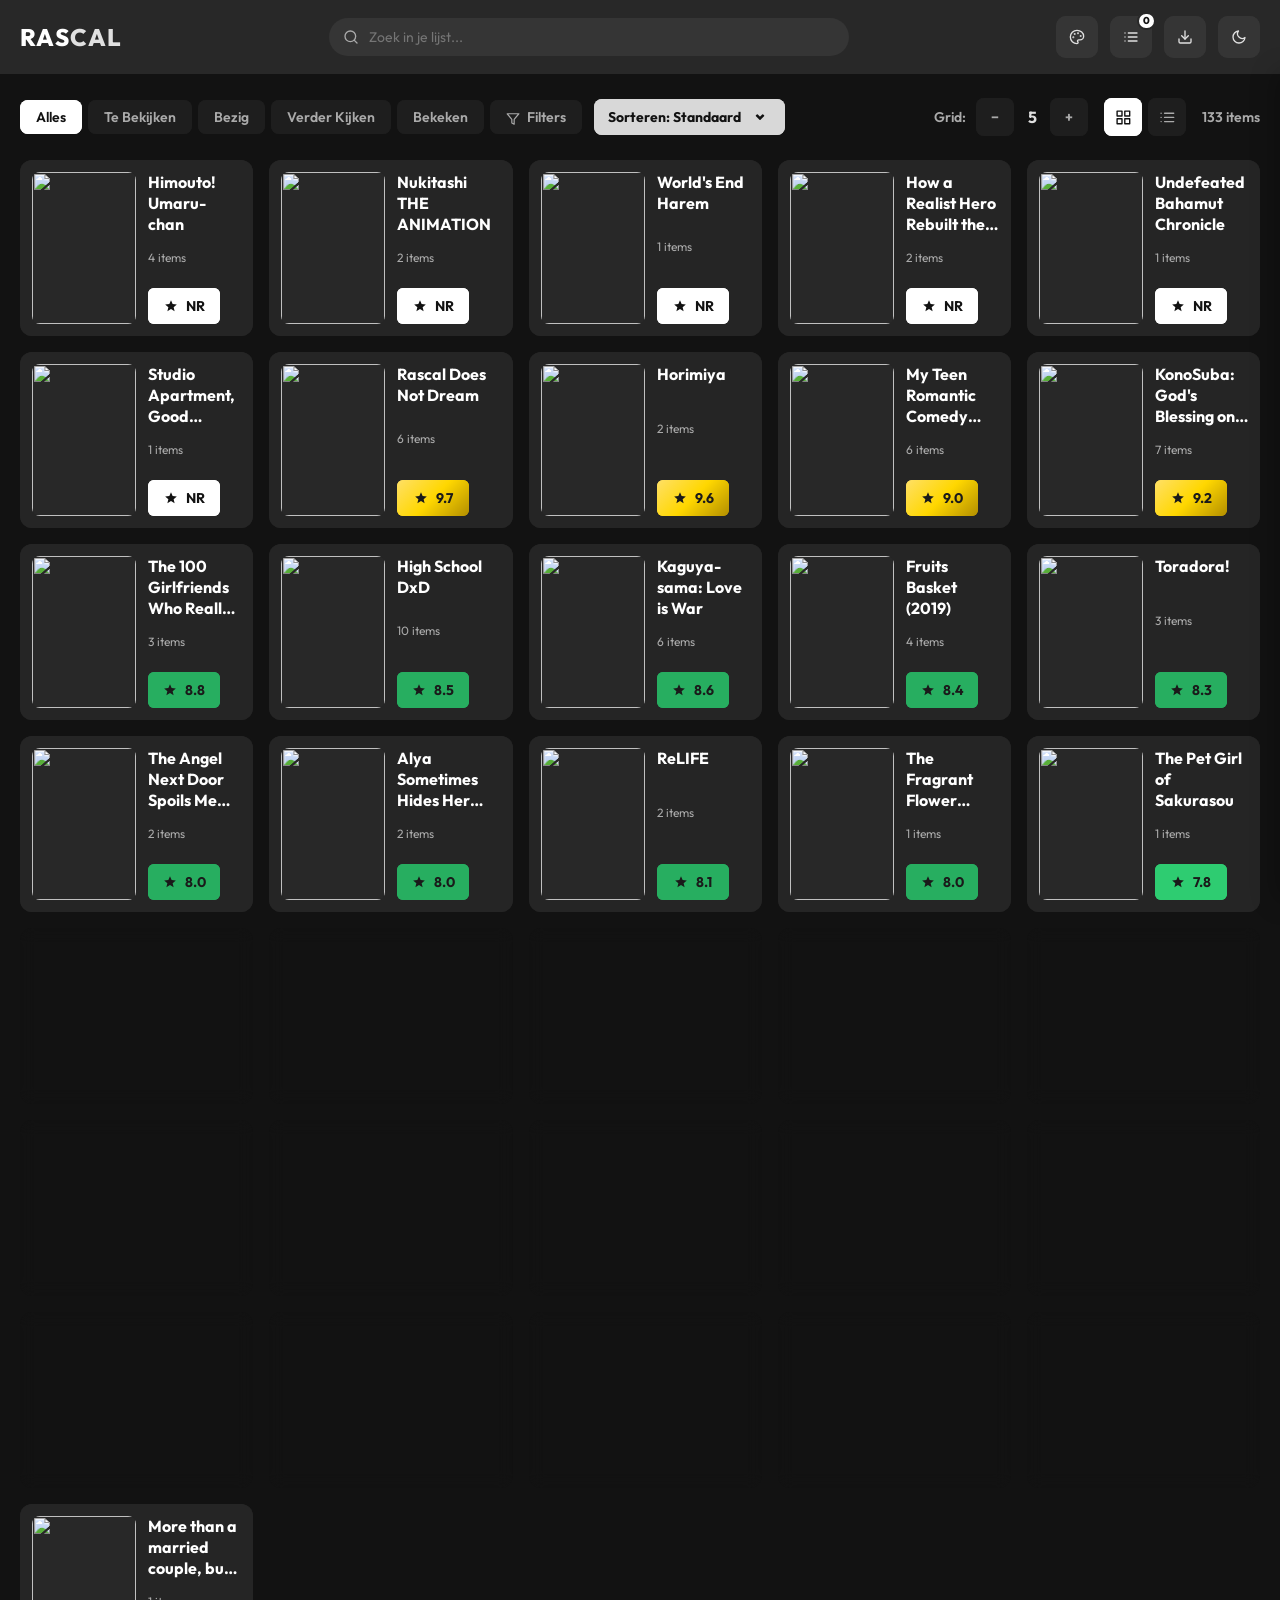
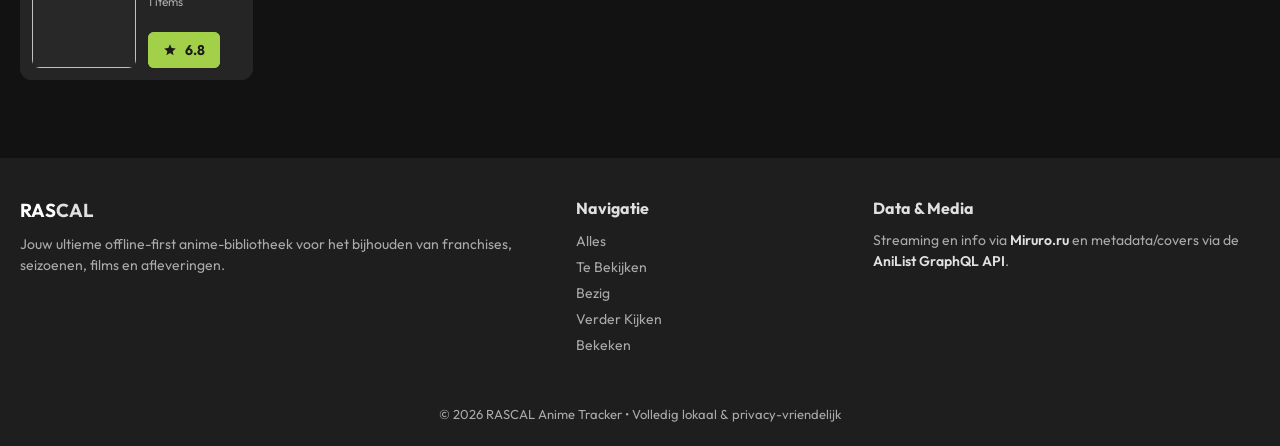
==== commit e86a30b5: "feat: implement core project structure and initialize anime library data configuration" ====
--- a/index.html
+++ b/index.html
@@ -16,6 +16,17 @@
 
     <!-- Design & Fonts -->
     <link rel="stylesheet" href="css/styles.css?v=2.0.4">
+    <link id="theme-override-stylesheet" rel="stylesheet" href="">
+    <script>
+        (function() {
+            var matchCss = document.cookie.match(/(?:^|; )theme_css=([^;]*)/);
+            var themeCss = matchCss ? decodeURIComponent(matchCss[1]) : 'styles.css';
+            if (themeCss && themeCss !== 'styles.css') {
+                var el = document.getElementById('theme-override-stylesheet');
+                if (el) el.setAttribute('href', 'css/' + encodeURIComponent(themeCss));
+            }
+        })();
+    </script>
     <link rel="preconnect" href="https://fonts.googleapis.com">
     <link rel="preconnect" href="https://fonts.gstatic.com" crossorigin>
     <link href="https://fonts.googleapis.com/css2?family=Outfit:wght@300;400;600;800&display=swap" rel="stylesheet">
@@ -73,6 +84,13 @@
             <line x1="12" y1="19" x2="12" y2="5"></line>
             <polyline points="5 12 12 5 19 12"></polyline>
         </symbol>
+        <symbol id="icon-palette" viewBox="0 0 24 24" fill="none" stroke="currentColor" stroke-width="2" stroke-linecap="round" stroke-linejoin="round">
+            <circle cx="13.5" cy="6.5" r=".5" fill="currentColor"/>
+            <circle cx="17.5" cy="10.5" r=".5" fill="currentColor"/>
+            <circle cx="8.5" cy="7.5" r=".5" fill="currentColor"/>
+            <circle cx="6.5" cy="12.5" r=".5" fill="currentColor"/>
+            <path d="M12 2C6.5 2 2 6.5 2 12s4.5 10 10 10c.926 0 1.648-.746 1.648-1.688 0-.437-.18-.835-.437-1.125-.29-.289-.438-.652-.438-1.125a1.64 1.64 0 0 1 1.668-1.668h1.996c3.051 0 5.555-2.503 5.555-5.554C21.965 6.012 17.461 2 12 2z"/>
+        </symbol>
     </defs>
     </svg>
 
@@ -91,6 +109,13 @@
                 </div>
             </div>
             <div class="header-right">
+                <!-- Theme style selector icon button & dropdown menu -->
+                <div class="theme-picker-dropdown-wrap" id="theme-picker-wrap">
+                    <button id="theme-picker-btn" class="ultimate-hover-effect" title="Kies UI Stijl / Thema" aria-label="Kies UI Stijl / Thema">
+                        <svg class="svg-icon-large"><use href="#icon-palette"></use></svg>
+                    </button>
+                    <div id="theme-picker-menu" class="theme-picker-menu custom-select-menu"></div>
+                </div>
                 <!-- Toggle Top Watch Queue Sidebar -->
                 <button id="queue-toggle-btn" class="queue-toggle-btn ultimate-hover-effect" title="Mijn Top Kijklijst openen">
                     <svg class="svg-icon-large"><use href="#icon-list"></use></svg>
--- a/css/styles.css
+++ b/css/styles.css
@@ -335,6 +335,90 @@
     color: var(--text) !important;
 }
 
+/* Container wrapper for the theme picker icon button and dropdown menu */
+.theme-picker-dropdown-wrap {
+    position: relative;
+    display: inline-flex;
+    align-items: center;
+}
+
+/* Theme picker button icon dimensions and layout matching header buttons */
+.theme-picker-dropdown-wrap button {
+    display: inline-flex;
+    align-items: center;
+    justify-content: center;
+    width: 42px;
+    height: 42px;
+    border-radius: 10px;
+    background-color: var(--search-bg) !important;
+    color: var(--text) !important;
+    border: none;
+    outline: none;
+    cursor: pointer;
+    transition: background-color 0.2s ease, color 0.2s ease;
+}
+
+/* Pseudo-element matching search-bg for ultimate-hover-effect */
+.theme-picker-dropdown-wrap button::before {
+    background-color: var(--search-bg) !important;
+    border-radius: 10px;
+}
+
+/* Hover state for theme picker icon button (never pure white, matches header search-hover-bg) */
+.theme-picker-dropdown-wrap button:hover,
+.theme-picker-dropdown-wrap button:hover::before {
+    background-color: var(--search-hover-bg) !important;
+    color: var(--text) !important;
+}
+
+/* Floating theme selection menu positioned below the header palette icon button */
+.theme-picker-menu {
+    position: absolute;
+    top: calc(100% + 8px);
+    right: 0;
+    left: auto;
+    min-width: 200px;
+    background: var(--surface);
+    border-radius: 12px;
+    box-shadow: 0 10px 30px rgba(0, 0, 0, 0.45);
+    padding: 6px;
+    z-index: 10005 !important;
+    border: 1px solid rgba(255, 255, 255, 0.12);
+    display: flex;
+    flex-direction: column;
+    gap: 3px;
+    opacity: 0;
+    pointer-events: none;
+    transition: opacity 0.18s ease;
+}
+
+/* Active open state displaying the theme picker floating popup menu */
+.theme-picker-menu.open {
+    opacity: 1;
+    pointer-events: auto;
+}
+
+/* Options inside the theme picker menu */
+.theme-picker-menu .custom-select-option {
+    color: var(--text) !important;
+    background: transparent;
+    padding: 8px 14px;
+    border-radius: 8px;
+    transition: background-color 0.15s ease, color 0.15s ease;
+}
+
+/* Hover background on theme options (dark surface hover, never white!) */
+.theme-picker-menu .custom-select-option:hover {
+    background-color: var(--surface-hover) !important;
+    color: var(--text) !important;
+}
+
+/* Active selected theme option in dropdown menu */
+.theme-picker-menu .custom-select-option.active {
+    background-color: var(--surface-2) !important;
+    color: var(--primary) !important;
+}
+
 /* Theme Toggle Button Icon Visibility */
 
 /* Displays the sun icon in light mode */
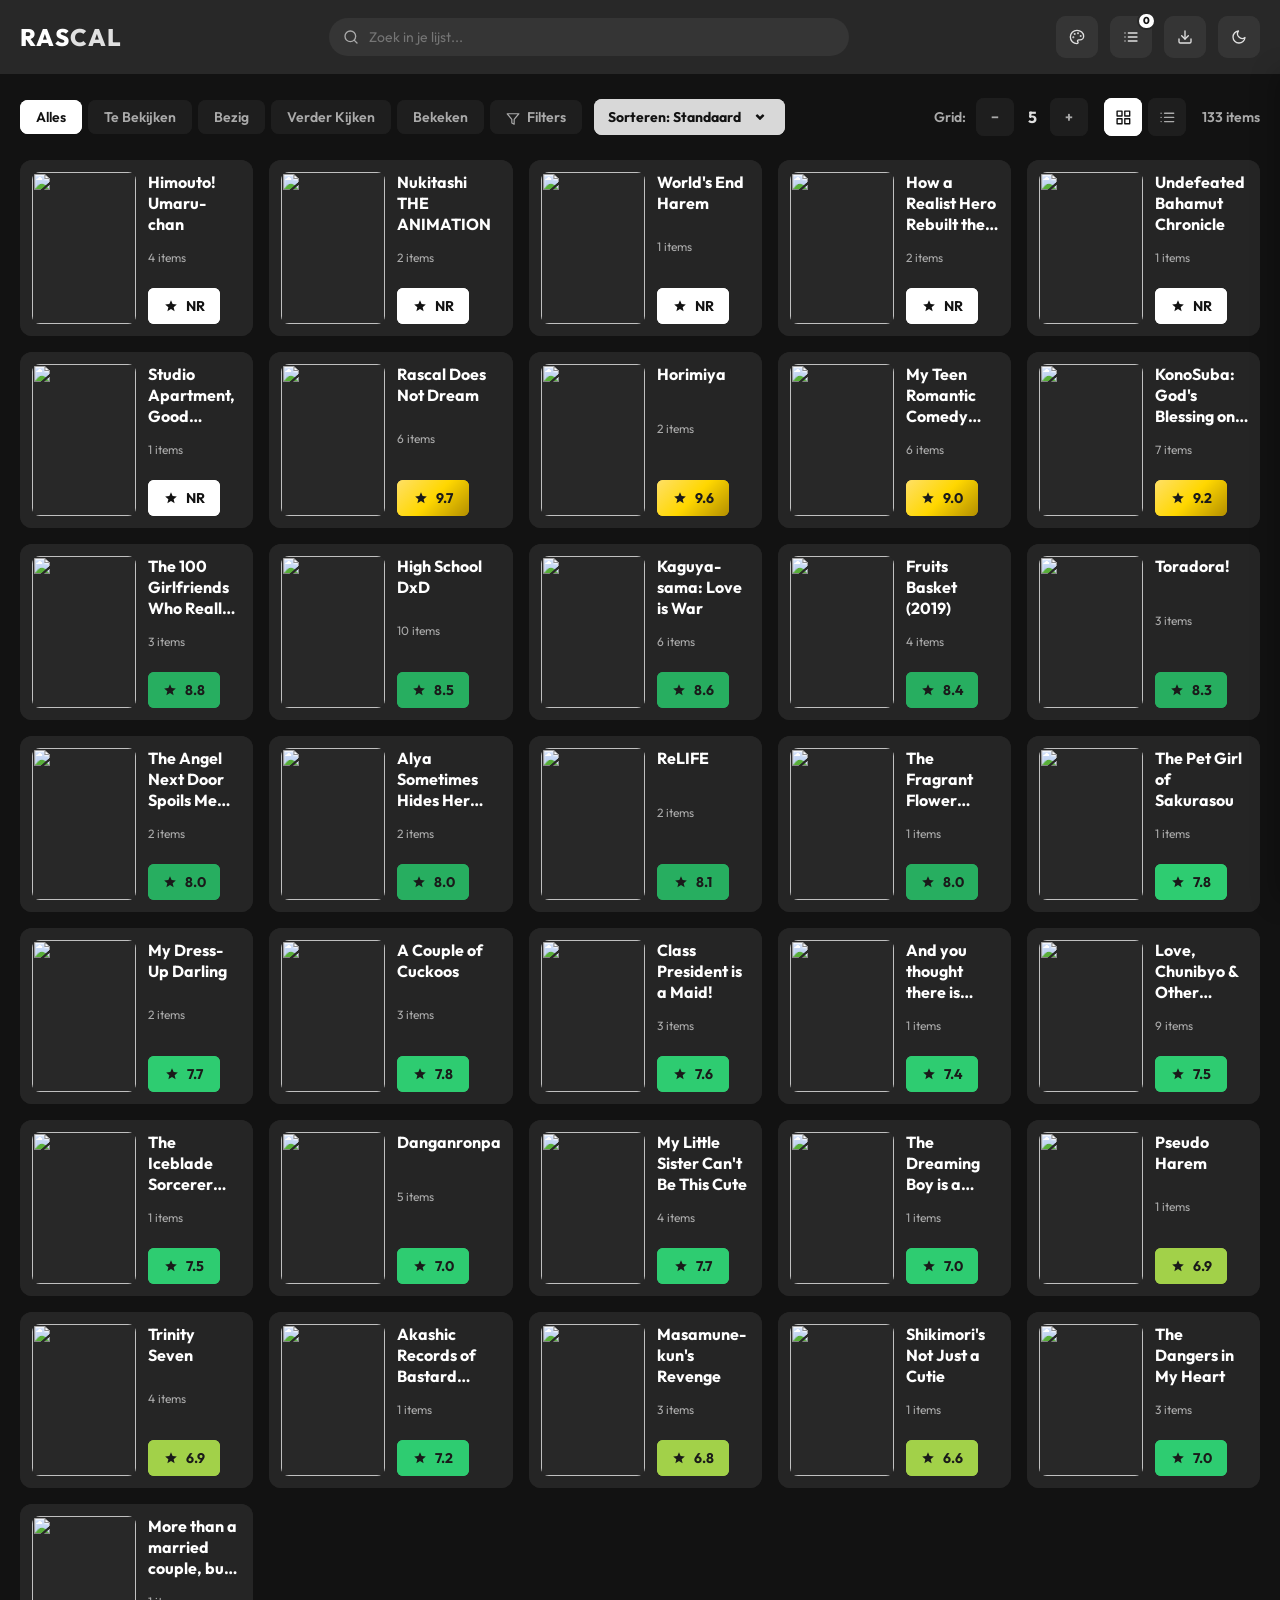
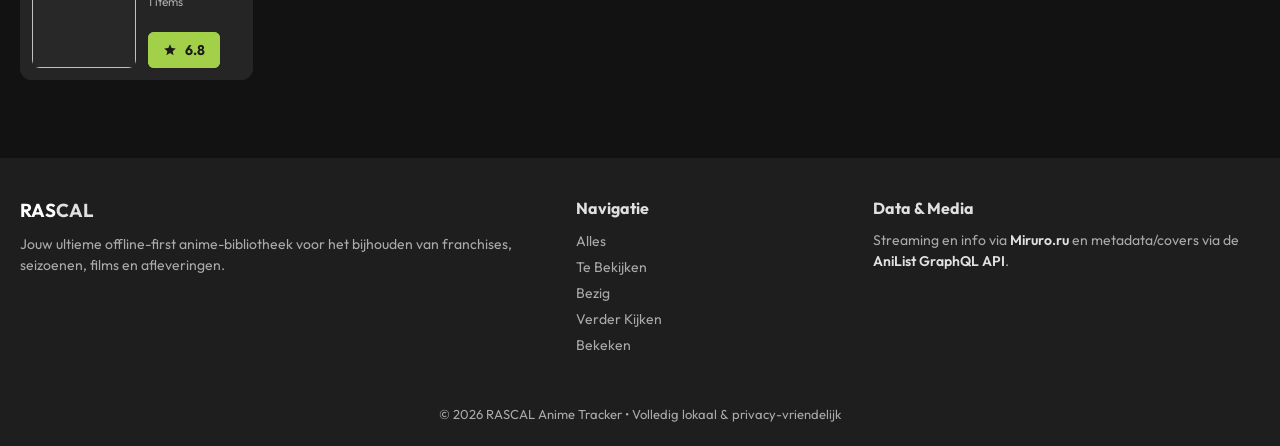
==== commit 33516c6d: "feat: implement comprehensive CSS design system, modular vertical navigation, and theme management l" ====
--- a/index.html
+++ b/index.html
@@ -15,7 +15,7 @@
     </script>
 
     <!-- Design & Fonts -->
-    <link rel="stylesheet" href="css/styles.css?v=2.0.4">
+    <link rel="stylesheet" href="css/styles.css?v=2.0.5">
     <link id="theme-override-stylesheet" rel="stylesheet" href="">
     <script>
         (function() {
@@ -114,7 +114,7 @@
                     <button id="theme-picker-btn" class="ultimate-hover-effect" title="Kies UI Stijl / Thema" aria-label="Kies UI Stijl / Thema">
                         <svg class="svg-icon-large"><use href="#icon-palette"></use></svg>
                     </button>
-                    <div id="theme-picker-menu" class="theme-picker-menu custom-select-menu"></div>
+                    <div id="theme-picker-menu" class="theme-picker-menu"></div>
                 </div>
                 <!-- Toggle Top Watch Queue Sidebar -->
                 <button id="queue-toggle-btn" class="queue-toggle-btn ultimate-hover-effect" title="Mijn Top Kijklijst openen">
--- a/css/styles.css
+++ b/css/styles.css
@@ -371,25 +371,28 @@
     color: var(--text) !important;
 }
 
-/* Floating theme selection menu positioned below the header palette icon button */
+/* Floating theme selection menu dynamically sized to the longest theme title */
 .theme-picker-menu {
     position: absolute;
     top: calc(100% + 8px);
     right: 0;
     left: auto;
-    min-width: 200px;
+    width: max-content !important;
+    min-width: max-content !important;
+    max-width: 90vw !important;
     background: var(--surface);
     border-radius: 12px;
     box-shadow: 0 10px 30px rgba(0, 0, 0, 0.45);
-    padding: 6px;
+    padding: 8px;
     z-index: 10005 !important;
     border: 1px solid rgba(255, 255, 255, 0.12);
     display: flex;
     flex-direction: column;
-    gap: 3px;
+    gap: 4px;
     opacity: 0;
     pointer-events: none;
     transition: opacity 0.18s ease;
+    box-sizing: border-box !important;
 }
 
 /* Active open state displaying the theme picker floating popup menu */
@@ -398,13 +401,32 @@
     pointer-events: auto;
 }
 
-/* Options inside the theme picker menu */
+/* Options inside the theme picker menu dynamically fitting their content without wrapping */
 .theme-picker-menu .custom-select-option {
     color: var(--text) !important;
     background: transparent;
-    padding: 8px 14px;
+    padding: 8px 16px !important;
     border-radius: 8px;
     transition: background-color 0.15s ease, color 0.15s ease;
+    white-space: nowrap !important;
+    display: flex !important;
+    align-items: center !important;
+    justify-content: space-between !important;
+    gap: 24px !important;
+    width: 100% !important;
+    box-sizing: border-box !important;
+}
+
+/* Option text span inside the theme picker menu with guaranteed non-shrinking width */
+.theme-picker-menu .custom-select-option span {
+    white-space: nowrap !important;
+    flex-shrink: 0 !important;
+}
+
+/* Option checkmark icon inside the theme picker menu */
+.theme-picker-menu .custom-select-option svg {
+    flex-shrink: 0 !important;
+    margin-left: auto !important;
 }
 
 /* Hover background on theme options (dark surface hover, never white!) */
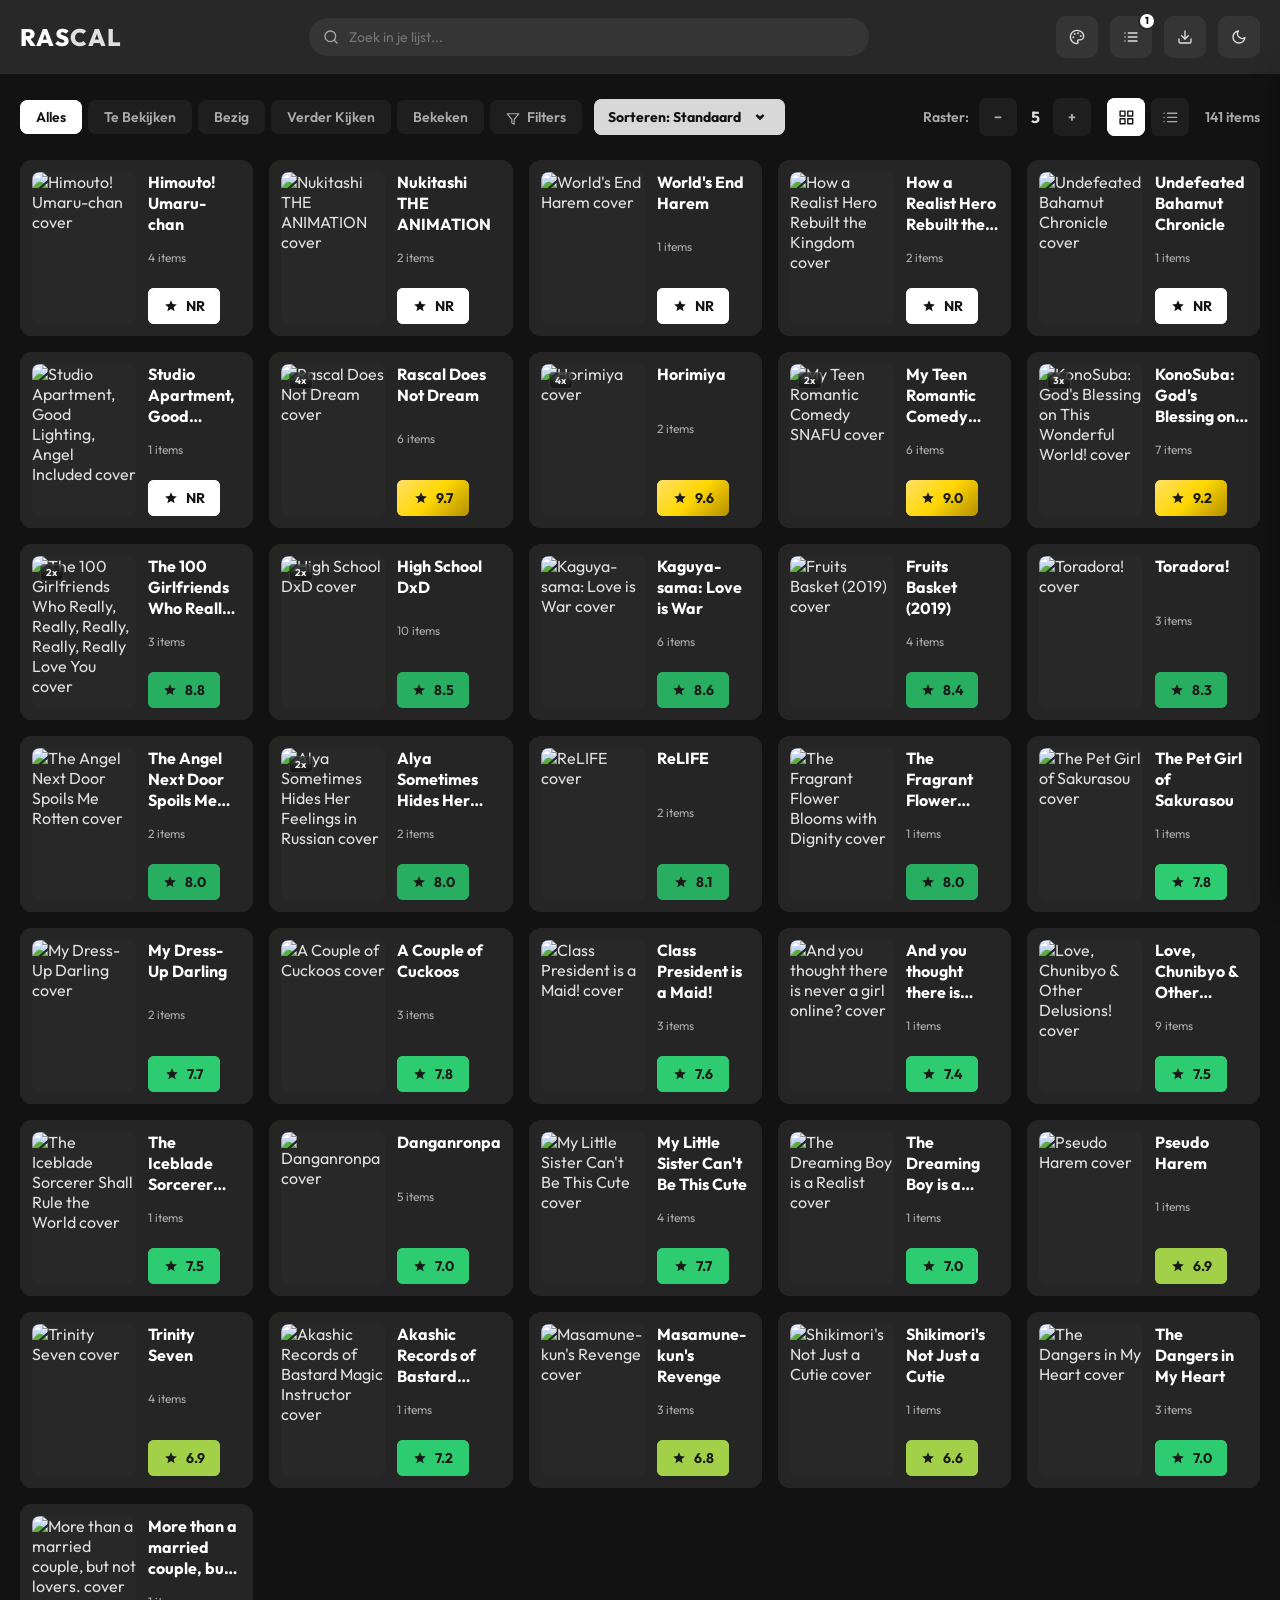
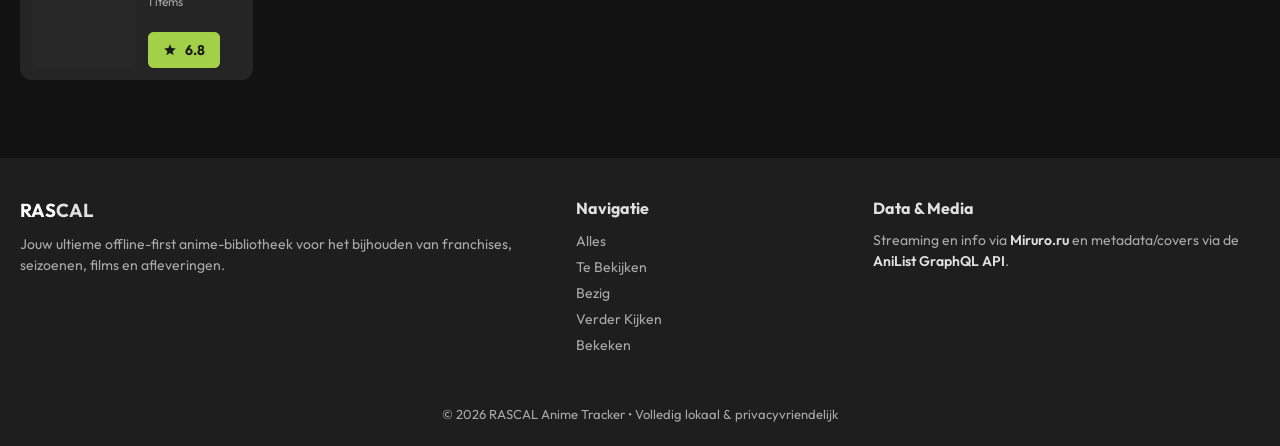
==== commit 59156c03: "refactor: modularize frontend codebase with CSS cascade layers and domain-driven JS modules" ====
--- a/index.html
+++ b/index.html
@@ -15,7 +15,7 @@
     </script>
 
     <!-- Design & Fonts -->
-    <link rel="stylesheet" href="css/styles.css?v=2.0.5">
+    <link rel="stylesheet" href="css/styles.css?v=2.1.0">
     <link id="theme-override-stylesheet" rel="stylesheet" href="">
     <script>
         (function() {
@@ -33,7 +33,7 @@
 </head>
 <body>
     <!-- SVG sprite sheet loaded once and reused via <use> tags -->
-    <svg style="display: none;" xmlns="http://www.w3.org/2000/svg">
+    <svg class="sr-only" aria-hidden="true" xmlns="http://www.w3.org/2000/svg">
     <defs>
         <symbol id="icon-arrow-left" viewBox="0 0 24 24" fill="none" stroke="currentColor" stroke-width="2" stroke-linecap="round" stroke-linejoin="round">
             <line x1="19" y1="12" x2="5" y2="12"/><polyline points="12 19 5 12 12 5"/>
@@ -91,42 +91,45 @@
             <circle cx="6.5" cy="12.5" r=".5" fill="currentColor"/>
             <path d="M12 2C6.5 2 2 6.5 2 12s4.5 10 10 10c.926 0 1.648-.746 1.648-1.688 0-.437-.18-.835-.437-1.125-.29-.289-.438-.652-.438-1.125a1.64 1.64 0 0 1 1.668-1.668h1.996c3.051 0 5.555-2.503 5.555-5.554C21.965 6.012 17.461 2 12 2z"/>
         </symbol>
+        <symbol id="icon-spinner" viewBox="0 0 32 32">
+            <circle cx="16" cy="16" r="13" class="card-spinner-track" />
+            <circle cx="16" cy="16" r="13" class="card-spinner-circle" />
+            <circle cx="16" cy="16" r="6.5" class="card-spinner-inner-track" />
+            <circle cx="16" cy="16" r="6.5" class="card-spinner-inner" />
+        </symbol>
     </defs>
     </svg>
 
-    <!-- Top-level navigation: logo, search, theme toggle, backup trigger, AniList sync placeholder -->
+    <!-- Top-level navigation: logo, search, theme toggle, backup trigger -->
     <header class="header-main">
         <div class="header-content">
             <div class="header-left">
-                <!-- Brand mark used throughout the app -->
                 <h1 class="logo-rascal"><span class="ras">RAS</span><span class="cal">CAL</span></h1>
             </div>
             <div class="header-center">
-                <!-- Search is bound in `js/app.js` via `SearchManager.setup` -->
                 <div class="search-bar">
-                    <svg class="search-icon svg-icon"><use href="#icon-search"></use></svg>
+                    <label for="search-input" class="sr-only">Zoek in je lijst</label>
+                    <svg class="search-icon svg-icon" aria-hidden="true"><use href="#icon-search"></use></svg>
                     <input type="text" id="search-input" class="ultimate-hover-effect" placeholder="Zoek in je lijst...">
                 </div>
             </div>
             <div class="header-right">
-                <!-- Theme style selector icon button & dropdown menu -->
                 <div class="theme-picker-dropdown-wrap" id="theme-picker-wrap">
-                    <button id="theme-picker-btn" class="ultimate-hover-effect" title="Kies UI Stijl / Thema" aria-label="Kies UI Stijl / Thema">
-                        <svg class="svg-icon-large"><use href="#icon-palette"></use></svg>
+                    <button type="button" id="theme-picker-btn" class="ultimate-hover-effect" title="Kies UI-stijl / Thema" aria-label="Kies UI-stijl / Thema" aria-expanded="false" aria-controls="theme-picker-menu">
+                        <svg class="svg-icon-large" aria-hidden="true"><use href="#icon-palette"></use></svg>
                     </button>
-                    <div id="theme-picker-menu" class="theme-picker-menu"></div>
-                </div>
-                <!-- Toggle Top Watch Queue Sidebar -->
-                <button id="queue-toggle-btn" class="queue-toggle-btn ultimate-hover-effect" title="Mijn Top Kijklijst openen">
-                    <svg class="svg-icon-large"><use href="#icon-list"></use></svg>
+                    <div id="theme-picker-menu" class="theme-picker-menu" role="menu" aria-label="UI-stijlen"></div>
+                </div>
+                <button type="button" id="queue-toggle-btn" class="queue-toggle-btn ultimate-hover-effect" title="Mijn Top Kijklijst openen" aria-label="Mijn Top Kijklijst openen" aria-expanded="false" aria-controls="queue-sidebar">
+                    <svg class="svg-icon-large" aria-hidden="true"><use href="#icon-list"></use></svg>
                     <span id="header-queue-count" class="queue-count-badge">0</span>
                 </button>
-                <!-- Opens a JSON backup download via `DataStore.triggerBackup` -->
-                <button id="download-btn" class="hidden ultimate-hover-effect" title="Download backup"><svg class="svg-icon-large"><use href="#icon-download"></use></svg></button>
-                <!-- Toggles the global light/dark theme -->
-                <button id="theme-toggle" class="ultimate-hover-effect" title="Switch theme">
-                    <svg class="theme-icon icon-sun svg-icon-large"><use href="#icon-sun"></use></svg>
-                    <svg class="theme-icon icon-moon svg-icon-large"><use href="#icon-moon"></use></svg>
+                <button type="button" id="download-btn" class="hidden ultimate-hover-effect" title="Download back-up" aria-label="Download back-up">
+                    <svg class="svg-icon-large" aria-hidden="true"><use href="#icon-download"></use></svg>
+                </button>
+                <button type="button" id="theme-toggle" class="ultimate-hover-effect" title="Schakel licht/donker thema" aria-label="Schakel licht/donker thema">
+                    <svg class="theme-icon icon-sun svg-icon-large" aria-hidden="true"><use href="#icon-sun"></use></svg>
+                    <svg class="theme-icon icon-moon svg-icon-large" aria-hidden="true"><use href="#icon-moon"></use></svg>
                 </button>
             </div>
         </div>
@@ -137,23 +140,24 @@
     </div>
 
     <!-- Top Kijkvolgorde Ranked Sidebar Drawer -->
-    <aside id="queue-sidebar" class="queue-sidebar">
+    <aside id="queue-sidebar" class="queue-sidebar" aria-label="Mijn Top Kijklijst" inert>
         <div class="queue-header">
             <div class="queue-header-title">
                 <h3>Volgende om te Bekijken</h3>
                 <span id="sidebar-queue-count" class="sidebar-queue-count">0</span>
             </div>
-            <button class="queue-close-btn" id="queue-close-btn" title="Sluit sidebar">✕</button>
+            <button type="button" class="queue-close-btn" id="queue-close-btn" title="Sluit zijbalk" aria-label="Sluit zijbalk">✕</button>
         </div>
         <div class="queue-subtext">
-            Sleep items (<strong>Drag & Drop</strong>) om de volgorde te wijzigen. Alleen geconfigureerde series staan in deze lijst.
+            Sleep items of gebruik de pijltjes om de volgorde te wijzigen. Alleen geconfigureerde series staan in deze lijst.
         </div>
         <div class="queue-add-section">
             <div class="queue-add-input-wrap">
-                <span class="queue-add-icon">+</span>
+                <label for="queue-search-add" class="sr-only">Serie toevoegen aan Top lijst</label>
+                <span class="queue-add-icon" aria-hidden="true">+</span>
                 <input type="text" class="queue-add-input" id="queue-search-add" placeholder="Serie toevoegen aan Top lijst..." autocomplete="off">
             </div>
-            <div class="queue-autocomplete-list" id="queue-autocomplete"></div>
+            <div class="queue-autocomplete-list" id="queue-autocomplete" role="listbox" aria-label="Zoekresultaten"></div>
         </div>
         <div class="queue-list" id="queue-list-container"></div>
     </aside>
@@ -167,11 +171,11 @@
             <div class="footer-col footer-links">
                 <h4>Navigatie</h4>
                 <ul>
-                    <li><a href="#/">Alles</a></li>
-                    <li><a href="#/" onclick="document.querySelector('[data-filter=\'-1\']')?.click(); return false;">Te Bekijken</a></li>
-                    <li><a href="#/" onclick="document.querySelector('[data-filter=\'0\']')?.click(); return false;">Bezig</a></li>
-                    <li><a href="#/" onclick="document.querySelector('[data-filter=\'4\']')?.click(); return false;">Verder Kijken</a></li>
-                    <li><a href="#/" onclick="document.querySelector('[data-filter=\'1\']')?.click(); return false;">Bekeken</a></li>
+                    <li><a href="#/" data-footer-filter="all">Alles</a></li>
+                    <li><a href="#/" data-footer-filter="-1">Te Bekijken</a></li>
+                    <li><a href="#/" data-footer-filter="0">Bezig</a></li>
+                    <li><a href="#/" data-footer-filter="4">Verder Kijken</a></li>
+                    <li><a href="#/" data-footer-filter="1">Bekeken</a></li>
                 </ul>
             </div>
             <div class="footer-col footer-credits">
@@ -180,35 +184,34 @@
             </div>
         </div>
         <div class="footer-bottom">
-            <p>&copy; 2026 RASCAL Anime Tracker &bull; Volledig lokaal &amp; privacy-vriendelijk</p>
+            <p>&copy; 2026 RASCAL Anime Tracker &bull; Volledig lokaal &amp; privacyvriendelijk</p>
         </div>
     </footer>
 
-    <!-- Shared modals: rating modal and filter modal -->
-    
-    <!-- Rating modal: used for global anime scores -->
-    <div id="modal-overlay" class="hidden">
+    <!-- Rating modal: used for global anime and item scores -->
+    <div id="modal-overlay" class="hidden" data-visible="false" role="dialog" aria-modal="true" aria-labelledby="rating-modal-heading">
         <div class="modal">
-            <h3>Deze anime beoordelen?</h3>
+            <h3 id="rating-modal-heading">Deze anime beoordelen?</h3>
             <p id="modal-title"></p>
             <div class="rating-input">
+                <label for="rating-number" class="sr-only">Beoordeling van 0 tot 10</label>
                 <input type="number" id="rating-number" min="0" max="10" step="0.1" value="7.0">
                 <span class="max-rating">/ 10</span>
             </div>
             <div class="modal-buttons">
-                <button id="clear-rating" class="btn-secondary ultimate-hover-effect" style="margin-right:auto; color:var(--text-muted); border-color:var(--border);">Wissen</button>
-                <button id="cancel-rating" class="btn-secondary ultimate-hover-effect">Annuleren</button>
-                <button id="save-rating" class="btn-primary ultimate-hover-effect">Opslaan</button>
+                <button type="button" id="clear-rating" class="btn-secondary btn-clear-rating ultimate-hover-effect">Wissen</button>
+                <button type="button" id="cancel-rating" class="btn-secondary ultimate-hover-effect">Annuleren</button>
+                <button type="button" id="save-rating" class="btn-primary ultimate-hover-effect">Opslaan</button>
             </div>
         </div>
     </div>
 
     <!-- Filter modal: multi-dimensional filters for franchise & items -->
-    <div id="filter-modal-overlay" class="modal-overlay hidden" data-visible="false">
+    <div id="filter-modal-overlay" class="modal-overlay hidden" data-visible="false" role="dialog" aria-modal="true" aria-labelledby="filter-modal-heading">
         <div class="modal filter-modal">
             <div class="filter-modal-header">
-                <h3><svg class="svg-icon svg-icon-margin"><use href="#icon-filter"></use></svg> Geavanceerde Filters</h3>
-                <button id="close-filter-modal" class="modal-close-btn" title="Sluiten">&times;</button>
+                <h3 id="filter-modal-heading"><svg class="svg-icon svg-icon-margin" aria-hidden="true"><use href="#icon-filter"></use></svg> Geavanceerde Filters</h3>
+                <button type="button" id="close-filter-modal" class="modal-close-btn" title="Sluiten" aria-label="Sluiten">&times;</button>
             </div>
             <div class="filter-modal-body">
                 <!-- 1. Item Status -->
@@ -237,11 +240,11 @@
                         <label for="filter-min-rating">Minimale score: <span id="filter-min-rating-val">Alles</span></label>
                         <input type="range" id="filter-min-rating" min="0" max="10" step="0.5" value="0" class="filter-slider">
                     </div>
-                    <div class="filter-chips-grid" style="margin-top: 8px;">
-                        <label class="filter-chip-btn filter-btn ultimate-hover-effect"><input type="checkbox" name="filter-rating-tier" value="high"><span>Masterpiece (8.5+)</span></label>
+                    <div class="filter-chips-grid filter-chips-spaced">
+                        <label class="filter-chip-btn filter-btn ultimate-hover-effect"><input type="checkbox" name="filter-rating-tier" value="high"><span>Meesterwerk (8.5+)</span></label>
                         <label class="filter-chip-btn filter-btn ultimate-hover-effect"><input type="checkbox" name="filter-rating-tier" value="good"><span>Goed (7.0 - 8.4)</span></label>
                         <label class="filter-chip-btn filter-btn ultimate-hover-effect"><input type="checkbox" name="filter-rating-tier" value="avg"><span>Gemiddeld (5.0 - 6.9)</span></label>
-                        <label class="filter-chip-btn filter-btn ultimate-hover-effect"><input type="checkbox" name="filter-rating-tier" value="nr"><span>Geen Rating (NR)</span></label>
+                        <label class="filter-chip-btn filter-btn ultimate-hover-effect"><input type="checkbox" name="filter-rating-tier" value="nr"><span>Geen Score (NR)</span></label>
                     </div>
                 </div>
 
@@ -254,17 +257,17 @@
                 <div class="filter-section-row">
                     <div class="filter-section filter-col-half">
                         <h4 class="filter-section-title">Studio</h4>
-                        <select id="filter-studio-select" class="app-dropdown full-width"></select>
+                        <select id="filter-studio-select" class="app-dropdown full-width" aria-label="Filter op studio"></select>
                     </div>
                     <div class="filter-section filter-col-half">
                         <h4 class="filter-section-title">Jaar</h4>
-                        <select id="filter-year-select" class="app-dropdown full-width"></select>
+                        <select id="filter-year-select" class="app-dropdown full-width" aria-label="Filter op jaar"></select>
                     </div>
                 </div>
 
                 <!-- 5. Voortgang -->
                 <div class="filter-section">
-                    <h4 class="filter-section-title">Voortgang & Afleveringen</h4>
+                    <h4 class="filter-section-title">Voortgang &amp; Afleveringen</h4>
                     <div class="filter-chips-grid">
                         <label class="filter-chip-btn filter-btn ultimate-hover-effect"><input type="checkbox" name="filter-progress" value="unwatched_eps"><span>Heeft onbekeken afleveringen</span></label>
                         <label class="filter-chip-btn filter-btn ultimate-hover-effect"><input type="checkbox" name="filter-progress" value="has_in_progress_items"><span>Heeft gestarte seizoenen</span></label>
@@ -273,23 +276,18 @@
                 </div>
             </div>
             <div class="filter-modal-footer">
-                <button id="reset-filters-btn" class="btn-secondary ultimate-hover-effect">Alles Wissen</button>
-                <button id="apply-filters-btn" class="btn-primary ultimate-hover-effect">Filters Toepassen</button>
+                <button type="button" id="reset-filters-btn" class="btn-secondary ultimate-hover-effect">Alles Wissen</button>
+                <button type="button" id="apply-filters-btn" class="btn-primary ultimate-hover-effect">Filters Toepassen</button>
             </div>
         </div>
     </div>
 
-
-
-
     <!-- Floating circular back to top button -->
-    <button id="back-to-top" class="back-to-top-btn" data-visible="false" title="Terug naar boven">
-        <svg class="svg-icon svg-icon-large"><use href="#icon-arrow-up"></use></svg>
+    <button type="button" id="back-to-top" class="back-to-top-btn" data-visible="false" title="Terug naar boven" aria-label="Terug naar boven">
+        <svg class="svg-icon svg-icon-large" aria-hidden="true"><use href="#icon-arrow-up"></use></svg>
     </button>
 
     <!-- Logic & domain scripts -->
     <script type="module" src="js/app.js"></script>
-
-
 </body>
 </html>
--- a/css/styles.css
+++ b/css/styles.css
@@ -1,2325 +1,2466 @@
-/* ==========================================================================
-   RASCAL — COMPLETE MODULAR DESIGN SYSTEM (BORDERLESS & THEME-AWARE)
-   ========================================================================== */
-
-/* --------------------------------------------------------------------------
-   1. COLOR TOKENS & THEME VARIABLES
-   -------------------------------------------------------------------------- */
-:root {
-    --bg: #f0f0f0;
-    --surface: #ffffff;
-    --surface-card: #e5e5e5;
-    --surface-hover: #d5d5d5;
-    --surface-2: #e8e8e8;
-    --border: transparent;
-    --text: #1a1a1a;
-    --text-muted: #666666;
-    --white: #1a1a1a;
-    --status-none: #999999;
-    --status-watching: #666666;
-    --status-done: #1a1a1a;
-    --status-upcoming: #888888;
-    --status-airing: #444444;
-    --modal-bg: rgba(0, 0, 0, 0.4);
-    --shadow: 0 4px 15px rgba(0, 0, 0, 0.05);
-    --header-bg: #e0e0e0;
-    --border-width: 0px;
-    --primary: #1a1a1a;
-    --primary-rgb: 26, 26, 26;
-    --hover-border: transparent;
-    --active-bg: #1a1a1a;
-    --active-color: #ffffff;
-    --active-border: transparent;
-    --status-btn-bg: #1a1a1a;
-    --status-btn-color: #ffffff;
-    --status-btn-hover: #333333;
-    --search-bg: #f5f5f5;
-    --search-hover-bg: #ffffff;
-    --nr-bg: #1a1a1a;
-    --nr-color: #ffffff;
-}
-
-[data-theme="dark"] {
-    --bg: #121212;
-    --surface: #1e1e1e;
-    --surface-card: #252525;
-    --surface-hover: #383838;
-    --surface-2: #282828;
-    --border: transparent;
-    --text: #e0e0e0;
-    --text-muted: #aaaaaa;
-    --white: #ffffff;
-    --status-none: #666666;
-    --status-watching: #999999;
-    --status-done: #ffffff;
-    --status-upcoming: #888888;
-    --status-airing: #cccccc;
-    --modal-bg: rgba(0, 0, 0, 0.6);
-    --shadow: 0 4px 20px rgba(0, 0, 0, 0.2);
-    --header-bg: #282828;
-    --primary: #ffffff;
-    --hover-border: transparent;
-    --active-bg: #ffffff;
-    --active-color: #121212;
-    --active-border: transparent;
-    --status-btn-bg: #d8d8d8;
-    --status-btn-color: #121212;
-    --status-btn-hover: #ffffff;
-    --search-bg: #353535;
-    --search-hover-bg: #454545;
-    --nr-bg: #ffffff;
-    --nr-color: #121212;
-}
-
-/* --------------------------------------------------------------------------
-   2. GLOBAL RESET, INTERACTIVE CURSORS & BASE UTILITIES
-   -------------------------------------------------------------------------- */
-* {
-    margin: 0;
-    padding: 0;
-    box-sizing: border-box;
-    font-family: 'Outfit', sans-serif;
-}
-
-body {
-    background-color: var(--bg);
-    color: var(--text);
-    min-height: 100vh;
-    display: flex;
-    flex-direction: column;
-    transition: background-color 0.2s ease, color 0.2s ease;
-}
-
-/* Custom sleek scrollbar for whole page and scrollable elements */
-::-webkit-scrollbar {
-    width: 8px;
-    height: 8px;
-}
-
-::-webkit-scrollbar-track {
-    background: transparent;
-}
-
-::-webkit-scrollbar-thumb {
-    background: var(--surface-hover);
-    border-radius: 6px;
-}
-
-::-webkit-scrollbar-thumb:hover {
-    background: var(--text-muted);
-}
-
-html {
-    scrollbar-width: thin;
-    scrollbar-color: var(--surface-hover) transparent;
-}
-
-/* Universal pointer cursor for interactive elements */
-a,
-button,
-select,
-[role="button"],
-.rating-badge,
-.anime-card,
-.item-play-btn,
-.view-btn,
-.size-btn,
-input[type="checkbox"],
-label,
-.status-option,
-.table-header-row,
-.expand-icon,
-summary {
-    cursor: pointer;
-}
-
-input,
-textarea {
-    cursor: text;
-}
-
-/* Hidden utility class and data-visible attribute for hiding DOM elements including modal overlays */
-.hidden,
-[data-visible="false"],
-#modal-overlay.hidden,
-#modal-overlay[data-visible="false"],
-#filter-modal-overlay.hidden,
-#filter-modal-overlay[data-visible="false"],
-#detail-overlay.hidden,
-#detail-overlay[data-visible="false"] {
-    display: none !important;
-}
-
-[data-visible="true"] {
-    display: block;
-}
-
-select[data-bound] {
-    display: none !important;
-}
-
-[data-sentinel] {
-    height: 10px;
-    margin: 20px 0;
-}
-
-[data-empty] {
-    color: var(--text-muted);
-    padding: 20px;
-}
-
-
-
-/* SVG Utility Icon Classes */
-.svg-icon {
-    width: 1em;
-    height: 1em;
-    display: inline-block;
-    vertical-align: middle;
-}
-
-.svg-icon-margin {
-    margin-right: 4px;
-}
-
-.svg-icon-half {
-    opacity: 0.7;
-}
-
-.svg-icon-large {
-    width: 1.2em;
-    height: 1.2em;
-}
-
-/* --------------------------------------------------------------------------
-   3. HEADER, SEARCH & TOOLBAR CONTROLS
-   -------------------------------------------------------------------------- */
-/* Main application outer container layout */
-#app {
-    max-width: 100%;
-    margin: 0 auto;
-    padding: 24px 20px 28px;
-    flex: 1 0 auto;
-    display: flex;
-    flex-direction: column;
-    width: 100%;
-}
-
-/* Sticky top main navigation header wrapper */
-.header-main {
-    background: var(--header-bg);
-    border: none;
-    padding: 16px 0;
-    position: sticky;
-    top: 0;
-    z-index: 100;
-}
-
-/* Inner header layout grid container */
-.header-content {
-    max-width: 100%;
-    margin: 0 auto;
-    padding: 0 20px;
-    display: grid;
-    grid-template-columns: auto 1fr auto;
-    align-items: center;
-    gap: 24px;
-}
-
-.header-left {
-    display: flex;
-    align-items: center;
-}
-
-.logo-rascal {
-    font-size: 24px;
-    font-weight: 800;
-    letter-spacing: 1px;
-}
-
-.logo-rascal .ras {
-    color: var(--primary);
-}
-
-.logo-rascal .cal {
-    color: var(--text);
-}
-
-.header-center {
-    display: flex;
-    justify-content: center;
-    width: 100%;
-}
-
-/* Search bar container wrapper with dynamic width expansion on click/focus */
-.search-bar {
-    position: relative;
-    width: 100%;
-    max-width: 520px;
-    display: flex;
-    align-items: center;
-    transition: max-width 0.25s ease;
-}
-
-/* Expands search bar width when clicked or focused */
-.search-bar:focus-within {
-    max-width: 600px;
-}
-
-/* Search bar text input styling (Lighter than header background in both themes) */
-.search-bar input {
-    width: 100%;
-    padding: 10px 16px 10px 40px;
-    background-color: var(--search-bg) !important;
-    color: var(--text);
-    border: none;
-    border-radius: 20px;
-    font-size: 14px;
-    outline: none;
-    transition: background-color 0.2s ease;
-}
-
-.search-bar input::before {
-    background-color: var(--search-bg) !important;
-}
-
-/* Search bar input hover & focus state (becomes even lighter in both themes) */
-.search-bar input:hover,
-.search-bar input:hover::before,
-.search-bar input:focus,
-.search-bar input:focus::before,
-.search-bar:focus-within input,
-.search-bar:focus-within input::before {
-    background-color: var(--search-hover-bg) !important;
-}
-
-/* Search icon positioning */
-.search-bar .search-icon {
-    position: absolute;
-    left: 14px;
-    color: var(--text-muted);
-    pointer-events: none;
-    z-index: 2;
-}
-
-.header-right {
-    display: flex;
-    align-items: center;
-    justify-content: flex-end;
-    gap: 12px;
-}
-
-/* Header right action buttons (download & theme toggle) matching search bar background & hover */
-.header-right button {
-    display: inline-flex;
-    align-items: center;
-    justify-content: center;
-    width: 42px;
-    height: 42px;
-    border-radius: 10px;
-    background-color: var(--search-bg) !important;
-    color: var(--text) !important;
-    border: none;
-    outline: none;
-    cursor: pointer;
-    transition: background-color 0.2s ease;
-}
-
-.header-right button::before {
-    background-color: var(--search-bg) !important;
-}
-
-.header-right button:hover,
-.header-right button:hover::before {
-    background-color: var(--search-hover-bg) !important;
-    color: var(--text) !important;
-}
-
-/* Container wrapper for the theme picker icon button and dropdown menu */
-.theme-picker-dropdown-wrap {
-    position: relative;
-    display: inline-flex;
-    align-items: center;
-}
-
-/* Theme picker button icon dimensions and layout matching header buttons */
-.theme-picker-dropdown-wrap button {
-    display: inline-flex;
-    align-items: center;
-    justify-content: center;
-    width: 42px;
-    height: 42px;
-    border-radius: 10px;
-    background-color: var(--search-bg) !important;
-    color: var(--text) !important;
-    border: none;
-    outline: none;
-    cursor: pointer;
-    transition: background-color 0.2s ease, color 0.2s ease;
-}
-
-/* Pseudo-element matching search-bg for ultimate-hover-effect */
-.theme-picker-dropdown-wrap button::before {
-    background-color: var(--search-bg) !important;
-    border-radius: 10px;
-}
-
-/* Hover state for theme picker icon button (never pure white, matches header search-hover-bg) */
-.theme-picker-dropdown-wrap button:hover,
-.theme-picker-dropdown-wrap button:hover::before {
-    background-color: var(--search-hover-bg) !important;
-    color: var(--text) !important;
-}
-
-/* Floating theme selection menu dynamically sized to the longest theme title */
-.theme-picker-menu {
-    position: absolute;
-    top: calc(100% + 8px);
-    right: 0;
-    left: auto;
-    width: max-content !important;
-    min-width: max-content !important;
-    max-width: 90vw !important;
-    background: var(--surface);
-    border-radius: 12px;
-    box-shadow: 0 10px 30px rgba(0, 0, 0, 0.45);
-    padding: 8px;
-    z-index: 10005 !important;
-    border: 1px solid rgba(255, 255, 255, 0.12);
-    display: flex;
-    flex-direction: column;
-    gap: 4px;
-    opacity: 0;
-    pointer-events: none;
-    transition: opacity 0.18s ease;
-    box-sizing: border-box !important;
-}
-
-/* Active open state displaying the theme picker floating popup menu */
-.theme-picker-menu.open {
-    opacity: 1;
-    pointer-events: auto;
-}
-
-/* Options inside the theme picker menu dynamically fitting their content without wrapping */
-.theme-picker-menu .custom-select-option {
-    color: var(--text) !important;
-    background: transparent;
-    padding: 8px 16px !important;
-    border-radius: 8px;
-    transition: background-color 0.15s ease, color 0.15s ease;
-    white-space: nowrap !important;
-    display: flex !important;
-    align-items: center !important;
-    justify-content: space-between !important;
-    gap: 24px !important;
-    width: 100% !important;
-    box-sizing: border-box !important;
-}
-
-/* Option text span inside the theme picker menu with guaranteed non-shrinking width */
-.theme-picker-menu .custom-select-option span {
-    white-space: nowrap !important;
-    flex-shrink: 0 !important;
-}
-
-/* Option checkmark icon inside the theme picker menu */
-.theme-picker-menu .custom-select-option svg {
-    flex-shrink: 0 !important;
-    margin-left: auto !important;
-}
-
-/* Hover background on theme options (dark surface hover, never white!) */
-.theme-picker-menu .custom-select-option:hover {
-    background-color: var(--surface-hover) !important;
-    color: var(--text) !important;
-}
-
-/* Active selected theme option in dropdown menu */
-.theme-picker-menu .custom-select-option.active {
-    background-color: var(--surface-2) !important;
-    color: var(--primary) !important;
-}
-
-/* Theme Toggle Button Icon Visibility */
-
-/* Displays the sun icon in light mode */
-.theme-icon.icon-sun {
-    display: block;
-}
-
-/* Hides the moon icon in light mode */
-.theme-icon.icon-moon {
-    display: none;
-}
-
-/* Hides the sun icon when dark mode is enabled */
-[data-theme="dark"] .theme-icon.icon-sun {
-    display: none;
-}
-
-/* Displays the moon icon when dark mode is enabled */
-[data-theme="dark"] .theme-icon.icon-moon {
-    display: block;
-}
-
-
-/* Toolbar Controls */
-.toolbar {
-    display: flex;
-    align-items: center;
-    gap: 12px;
-    margin-bottom: 24px;
-    flex-wrap: wrap;
-}
-
-.filter-group {
-    display: flex;
-    gap: 6px;
-}
-
-.filter-btn {
-    background: var(--surface);
-    border: none;
-    color: var(--text-muted);
-    padding: 8px 16px;
-    border-radius: 8px;
-    font-weight: 600;
-    font-size: 14px;
-    transition: all 0.15s ease;
-}
-
-.filter-btn.active,
-.filter-btn[data-active="true"],
-.view-btn.active,
-.view-btn[data-active="true"] {
-    background: var(--active-bg);
-    color: var(--active-color);
-    border: none;
-}
-
-/* Unified application dropdown selector with custom SVG chevron arrow */
-.app-dropdown {
-    appearance: none;
-    -webkit-appearance: none;
-    -moz-appearance: none;
-    background-color: var(--surface);
-    background-image: url("data:image/svg+xml,%3Csvg xmlns='http://www.w3.org/2000/svg' width='16' height='16' viewBox='0 0 24 24' fill='none' stroke='%23888888' stroke-width='2.5' stroke-linecap='round' stroke-linejoin='round'%3E%3Cpolyline points='6 9 12 15 18 9'%3E%3C/polyline%3E%3C/svg%3E");
-    background-repeat: no-repeat;
-    background-position: right 14px center;
-    background-size: 14px;
-    border: none;
-    color: var(--text);
-    padding: 8px 36px 8px 14px;
-    border-radius: 8px;
-    font-size: 14px;
-    font-weight: 600;
-    outline: none;
-    cursor: pointer;
-}
-
-/* Option menu items styling */
-.app-dropdown option {
-    background-color: var(--surface);
-    color: var(--text);
-    padding: 8px;
-}
-
-/* Custom UI Dropdown Wrapper Component */
-.custom-select-wrapper {
-    position: relative;
-    display: inline-block;
-}
-
-.custom-select-wrapper.full-width {
-    width: 100%;
-}
-
-/* Custom Dropdown Trigger & Action Button (Shared class for status buttons and play button) */
-.status-btn-style,
-.custom-select-trigger,
-.item-play-btn {
-    display: inline-flex;
-    align-items: center;
-    justify-content: space-between;
-    gap: 12px;
-    background-color: var(--status-btn-bg) !important;
-    color: var(--status-btn-color) !important;
-    height: 36px;
-    padding: 0 14px;
-    border-radius: 8px;
-    font-size: 14px;
-    font-weight: 700;
-    cursor: pointer;
-    user-select: none;
-    outline: none;
-    border: none;
-    width: 100%;
-    transition: background-color 0.15s ease, color 0.15s ease;
-}
-
-.status-btn-style::before,
-.custom-select-trigger::before,
-.item-play-btn::before {
-    background-color: var(--status-btn-bg) !important;
-}
-
-.custom-select-trigger .custom-select-chevron {
-    color: var(--status-btn-color) !important;
-}
-
-/* Custom Dropdown Trigger & Action Button Hover */
-.status-btn-style:hover,
-.status-btn-style:hover::before,
-.status-btn-style:focus,
-.status-btn-style:focus::before,
-.custom-select-trigger:hover,
-.custom-select-trigger:hover::before,
-.item-play-btn:hover,
-.item-play-btn:hover::before,
-.custom-select-wrapper:hover .custom-select-trigger,
-.custom-select-wrapper:hover .custom-select-trigger::before {
-    background-color: var(--status-btn-hover) !important;
-    color: var(--status-btn-color) !important;
-}
-
-/* Compact item status dropdown trigger variant */
-.custom-select-trigger.item-status-select {
-    padding: 0 12px;
-    font-size: 13px;
-    height: 36px;
-}
-
-/* Rotating Chevron Arrow */
-.custom-select-chevron {
-    transition: transform 0.2s ease;
-    color: var(--text-muted);
-    flex-shrink: 0;
-}
-
-.custom-select-wrapper.open .custom-select-chevron,
-.custom-select-wrapper[data-open="true"] .custom-select-chevron {
-    transform: rotate(180deg);
-}
-
-/* Custom Dropdown Floating Popup Menu */
-.custom-select-menu {
-    position: absolute;
-    top: calc(100% + 6px);
-    left: 0;
-    min-width: 100%;
-    width: max-content;
-    background: var(--surface);
-    border-radius: 12px;
-    box-shadow: 0 10px 30px rgba(0, 0, 0, 0.4);
-    padding: 6px;
-    z-index: 10001 !important;
-    opacity: 0;
-    pointer-events: none;
-    transition: opacity 0.18s ease;
-    border: 1px solid rgba(255, 255, 255, 0.12);
-    display: flex;
-    flex-direction: column;
-    gap: 2px;
-}
-
-/* Elevated z-index and positioning for open dropdown wrapper container and parent rows */
-.item-accordion-wrapper.dropdown-open,
-.detail-item-row.dropdown-open,
-.item-accordion-wrapper:has(.custom-select-wrapper.open),
-.item-accordion-wrapper:has(.custom-select-wrapper[data-open="true"]),
-.detail-item-row:has(.custom-select-wrapper.open),
-.detail-item-row:has(.custom-select-wrapper[data-open="true"]) {
-    z-index: 9999 !important;
-    position: relative;
-}
-
-.custom-select-wrapper.open,
-.custom-select-wrapper[data-open="true"] {
-    z-index: 10000 !important;
-    position: relative;
-}
-
-.custom-select-wrapper.open .custom-select-menu,
-.custom-select-wrapper[data-open="true"] .custom-select-menu {
-    opacity: 1;
-    pointer-events: auto;
-}
-
-/* Right-aligned floating dropdown menu for item action rows */
-.item-actions-group .custom-select-menu {
-    right: 0;
-    left: auto;
-}
-
-/* Custom Dropdown Option Item */
-.custom-select-option {
-    display: flex;
-    align-items: center;
-    justify-content: space-between;
-    gap: 12px;
-    padding: 6px 14px;
-    border-radius: 8px;
-    cursor: pointer;
-    font-size: 14px;
-    font-weight: 600;
-    color: var(--text);
-    transition: background-color 0.15s ease;
-    white-space: nowrap;
-}
-
-/* Active selected dropdown option item */
-.custom-select-option.active,
-.custom-select-option[data-active="true"] {
-    background-color: var(--surface-2);
-    color: var(--primary);
-}
-
-/* Custom select checkmark icon color matching theme primary text */
-.custom-select-check {
-    color: var(--primary);
-}
-
-.toolbar-right {
-    margin-left: auto;
-    display: flex;
-    align-items: center;
-    gap: 16px;
-}
-
-.view-toggle,
-.size-toggle {
-    display: flex;
-    align-items: center;
-    gap: 6px;
-}
-
-.size-toggle-label {
-    font-size: 14px;
-    font-weight: 600;
-    color: var(--text-muted);
-    margin-right: 4px;
-}
-
-.size-val {
-    font-size: 16px;
-    font-weight: 700;
-    min-width: 24px;
-    text-align: center;
-    color: var(--text);
-}
-
-.view-btn,
-.size-btn {
-    background: var(--surface);
-    border: none;
-    color: var(--text-muted);
-    width: 38px;
-    height: 38px;
-    border-radius: 8px;
-    display: flex;
-    align-items: center;
-    justify-content: center;
-    font-weight: 700;
-    font-size: 14px;
-}
-
-.view-btn.active,
-.size-btn.active {
-    background: var(--active-bg);
-    color: var(--active-color);
-    border: none;
-}
-
-.item-count {
-    font-size: 14px;
-    font-weight: 600;
-    color: var(--text-muted);
-}
-
-/* --------------------------------------------------------------------------
-   4. ANIME CONTAINER, GRID VIEW & PURE DATA TABLE LIST VIEW
-   -------------------------------------------------------------------------- */
-#anime-container {
-    width: 100%;
-}
-
-/* Status Column Container */
-.status-column {
-    display: flex;
-    flex-direction: column;
-    gap: 16px;
-    width: 100%;
-}
-
-/* --- GRID VIEW LAYOUT --- */
-.grid-view .status-column {
-    display: grid;
-    grid-template-columns: repeat(var(--grid-cols, 5), 1fr);
-    gap: 16px;
-}
-
-.grid-view .anime-card {
-    background: var(--surface-card);
-    backdrop-filter: blur(8px);
-    border: none;
-    border-radius: 12px;
-    padding: 12px;
-    display: flex;
-    flex-direction: row;
-    gap: 12px;
-    position: relative;
-    transition: transform 0.15s ease, box-shadow 0.15s ease;
-}
-
-.grid-view .card-poster {
-    width: 104px;
-    height: 152px;
-    flex-shrink: 0;
-    border-radius: 8px;
-    overflow: hidden;
-    position: relative;
-    background-color: var(--surface-2);
-}
-
-.card-internal-loader {
-    position: absolute;
-    inset: 0;
-    display: flex;
-    align-items: center;
-    justify-content: center;
-    background-color: var(--surface-2);
-    z-index: 5;
-    transition: opacity 0.25s ease, visibility 0.25s ease;
-}
-
-[data-card-loading="false"] .card-internal-loader {
-    opacity: 0;
-    visibility: hidden;
-    pointer-events: none;
-}
-
-.card-spinner-svg {
-    animation: card-spinner-rotate 0.8s linear infinite;
-}
-
-.card-spinner-circle {
-    fill: none;
-    stroke: var(--primary);
-    stroke-width: 3;
-    stroke-linecap: round;
-    stroke-dasharray: 60;
-    stroke-dashoffset: 20;
-}
-
-@keyframes card-spinner-rotate {
-    100% {
-        transform: rotate(360deg);
-    }
-}
-
-.poster-img {
-    width: 100%;
-    height: 100%;
-    object-fit: cover;
-    display: block;
-    transition: opacity 0.25s ease;
-}
-
-[data-card-loading="true"] .poster-img {
-    opacity: 0;
-}
-
-[data-card-loading="false"] .poster-img {
-    opacity: 1;
-}
-
-.poster-fallback,
-.detail-poster-fallback {
-    width: 100%;
-    height: 100%;
-    display: flex;
-    align-items: center;
-    justify-content: center;
-    color: #ffffff;
-    font-size: 24px;
-    font-weight: 800;
-    text-transform: uppercase;
-    border-radius: 6px;
-    background: linear-gradient(135deg, hsl(var(--poster-hue, 200), 60%, 50%), hsl(calc(var(--poster-hue, 200) + 40), 70%, 40%));
-}
-
-.grid-view .card-info {
-    flex: 1;
-    min-width: 0;
-    display: flex;
-    flex-direction: column;
-    justify-content: space-between;
-}
-
-.grid-view .card-title {
-    font-size: 16px;
-    font-weight: 700;
-    color: var(--white);
-    line-height: 1.3;
-}
-
-.grid-view .card-title span {
-    overflow: hidden;
-    text-overflow: ellipsis;
-    display: -webkit-box;
-    -webkit-line-clamp: 3;
-    line-clamp: 3;
-    -webkit-box-orient: vertical;
-}
-
-.grid-view .card-subtitle {
-    font-size: 12px;
-    color: var(--text-muted);
-}
-
-.grid-view .card-status-cell {
-    display: none;
-}
-
-.grid-view .card-actions {
-    display: flex;
-    align-items: center;
-    justify-content: space-between;
-    margin-top: 8px;
-}
-
-.expand-icon {
-    display: none;
-}
-
-/* --- MODERN DATA TABLE LIST VIEW --- */
-
-/* List view vertical column wrapper */
-.list-view .status-column {
-    display: flex;
-    flex-direction: column;
-    gap: 4px;
-}
-
-/* Optional list view table header row */
-.table-header-row {
-    display: grid;
-    grid-template-columns: 40px minmax(200px, 1fr) 100px 130px 75px 80px;
-    gap: 16px;
-    align-items: center;
-    padding: 8px 16px;
-    font-size: 11px;
-    font-weight: 700;
-    color: var(--text-muted);
-    text-transform: uppercase;
-    letter-spacing: 0.5px;
-}
-
-/* List view anime card row container */
-.list-view .anime-card {
-    display: grid;
-    grid-template-columns: 40px minmax(200px, 1fr) 100px 130px 75px 80px;
-    align-items: center;
-    gap: 16px;
-    padding: 10px 16px;
-    background: var(--surface-card);
-    backdrop-filter: blur(8px);
-    border: none;
-    border-radius: 10px;
-    transition: background 0.15s ease;
-}
-
-/* List view poster thumbnail */
-.list-view .card-poster {
-    width: 40px;
-    height: 40px;
-    border-radius: 8px;
-    overflow: hidden;
-}
-
-/* Flatten card-info container into parent grid */
-.list-view .card-info {
-    display: contents;
-}
-
-/* List view title header container */
-.list-view .card-header {
-    min-width: 0;
-}
-
-/* List view title text styling */
-.list-view .card-title {
-    font-size: 14px;
-    font-weight: 600;
-}
-
-/* List view title overflow text ellipsis */
-.list-view .card-title span {
-    white-space: nowrap;
-    overflow: hidden;
-    text-overflow: ellipsis;
-    display: block;
-}
-
-/* List view subtitle item count text */
-.list-view .card-subtitle {
-    font-size: 13px;
-    color: var(--text-muted);
-}
-
-/* List view status badge pill */
-.list-view .card-status-cell {
-    font-size: 12px;
-    font-weight: 700;
-    padding: 4px 10px;
-    border-radius: 20px;
-    background: var(--surface-2);
-    display: inline-flex;
-    justify-content: center;
-    width: fit-content;
-}
-
-/* Flatten card-actions container into parent grid */
-.list-view .card-actions {
-    display: contents;
-}
-
-/* Average rating text container (hidden in grid view by default) */
-.avg-rating-text {
-    display: none;
-}
-
-/* Average rating column display in list view */
-.list-view .avg-rating-text {
-    font-size: 13px;
-    color: var(--text-muted);
-    display: flex;
-    align-items: center;
-    justify-content: flex-end;
-    gap: 4px;
-}
-
-/* Rating badge button alignment in list view */
-.list-view .rating-badge {
-    justify-self: end;
-}
-
-/* --------------------------------------------------------------------------
-   5. DETAIL PAGE & ACCORDION SYSTEM (card.html & DetailRenderer.js)
-   -------------------------------------------------------------------------- */
-.back-btn {
-    display: inline-flex;
-    align-self: flex-start;
-    width: fit-content;
-    align-items: center;
-    gap: 8px;
-    color: var(--text-muted);
-    text-decoration: none;
-    font-weight: 600;
-    font-size: 14px;
-    margin-bottom: 24px;
-    padding: 8px 16px;
-    background: var(--surface);
-    border: none;
-    border-radius: 8px;
-    transition: color 0.15s ease, background 0.15s ease;
-}
-
-/* Item Accordion List Container */
-.episodes-list-v3 {
-    display: flex;
-    flex-direction: column;
-    gap: 12px;
-}
-
-/* Centered loading spinner wrapper for items list in detail view */
-.items-list-loader {
-    display: flex;
-    align-items: center;
-    justify-content: center;
-    width: 100%;
-    min-height: 200px;
-    padding: 32px 0;
-}
-
-/* Detail item wrapper container with visible overflow for floating dropdown menus */
-.item-accordion-wrapper {
-    background: var(--surface);
-    border: none;
-    border-radius: 12px;
-    overflow: visible;
-}
-
-/* Detail item header summary row */
-.detail-item-row {
-    padding: 14px 18px;
-    display: flex;
-    align-items: center;
-    gap: 12px;
-    background: var(--surface);
-    border-radius: 12px;
-    list-style: none;
-    font-weight: 600;
-    font-size: 15px;
-    transition: background-color 0.15s ease;
-}
-
-/* Round top corners only when accordion details is open */
-.item-accordion-wrapper[open] > .detail-item-row {
-    border-radius: 12px 12px 0 0;
-}
-
-/* Item row hover highlight */
-.detail-item-row:hover {
-    background-color: var(--surface-hover);
-}
-
-.detail-item-row::-webkit-details-marker {
-    display: none;
-}
-
-/* Chevron arrow rotation transition */
-.detail-item-row .accordion-icon {
-    transition: transform 0.2s ease;
-    flex-shrink: 0;
-}
-
-/* Rotates chevron arrow 180deg when accordion details is open */
-.item-accordion-wrapper[open] .detail-item-row .accordion-icon {
-    transform: rotate(180deg);
-}
-
-/* Title and badge container group */
-.title-badge-group {
-    display: flex;
-    align-items: center;
-    gap: 10px;
-    flex: 1;
-    min-width: 0;
-}
-
-/* Fixed width badge area for table-like alignment of titles */
-.badge-area {
-    width: 75px;
-    flex-shrink: 0;
-    display: flex;
-    align-items: center;
-    justify-content: flex-start;
-}
-
-/* Detail item title text styling */
-.detail-item-title {
-    font-weight: 700;
-    color: var(--white);
-    white-space: nowrap;
-    overflow: hidden;
-    text-overflow: ellipsis;
-}
-
-/* Type badge label base styling */
-.item-type-badge {
-    display: inline-block;
-    padding: 2px 8px;
-    border-radius: 4px;
-    font-size: 11px;
-    font-weight: 700;
-    text-transform: uppercase;
-    background: var(--surface-2);
-    border: none;
-    color: var(--text-muted);
-    text-align: center;
-}
-
-.item-type-badge.type-serie {
-    background: rgba(157, 78, 221, 0.18);
-    color: #b5179e;
-}
-[data-theme="dark"] .item-type-badge.type-serie {
-    background: rgba(157, 78, 221, 0.25);
-    color: #d884ff;
-}
-
-.item-type-badge.type-film,
-.item-type-badge.type-movie {
-    background: rgba(0, 122, 204, 0.18);
-    color: #007acc;
-}
-[data-theme="dark"] .item-type-badge.type-film,
-[data-theme="dark"] .item-type-badge.type-movie {
-    background: rgba(0, 150, 255, 0.25);
-    color: #64b5f6;
-}
-
-.item-type-badge.type-ova {
-    background: rgba(46, 204, 113, 0.18);
-    color: #27ae60;
-}
-[data-theme="dark"] .item-type-badge.type-ova {
-    background: rgba(46, 204, 113, 0.25);
-    color: #2ecc71;
-}
-
-.item-type-badge.type-special {
-    background: rgba(241, 196, 15, 0.18);
-    color: #d35400;
-}
-[data-theme="dark"] .item-type-badge.type-special {
-    background: rgba(241, 196, 15, 0.25);
-    color: #f39c12;
-}
-
-.item-type-badge.type-ona {
-    background: rgba(22, 160, 133, 0.18);
-    color: #16a085;
-}
-[data-theme="dark"] .item-type-badge.type-ona {
-    background: rgba(26, 188, 156, 0.25);
-    color: #1abc9c;
-}
-
-/* Actions group for item row rating, status dropdown, and play button with fixed column alignment */
-.item-actions-group {
-    display: flex;
-    align-items: center;
-    gap: 12px;
-    flex-shrink: 0;
-}
-
-
-/* Fixed column width for item status select dropdown wrapper */
-.item-actions-group .custom-select-wrapper {
-    width: 140px;
-    flex-shrink: 0;
-}
-
-/* Item play button fixed dimensions */
-.item-play-btn {
-    justify-content: center;
-    width: 36px;
-    height: 36px;
-    flex-shrink: 0;
-    border-radius: 8px;
-    padding: 0;
-}
-
-/* Sidebar rating blocks container with spacing */
-.sidebar-ratings-container {
-    display: flex;
-    flex-direction: column;
-    gap: 14px;
-    margin-top: 16px;
-}
-
-/* Uniform sidebar rating block container styling */
-.sidebar-rating-block {
-    background: var(--surface-2);
-    padding: 12px 14px;
-    border-radius: 12px;
-    display: flex;
-    flex-direction: column;
-    gap: 8px;
-}
-
-/* Actionable rating block interactive cursor */
-.sidebar-rating-block.rating-actionable {
-    cursor: pointer;
-}
-
-/* Rating block label header text */
-.sidebar-rating-label {
-    display: flex;
-    justify-content: space-between;
-    font-size: 13px;
-    font-weight: 600;
-    color: var(--text-muted);
-}
-
-/* Sidebar metadata container (studio, year, genres) */
-.sidebar-metadata {
-    display: flex;
-    flex-direction: column;
-    gap: 10px;
-    margin-top: 16px;
-    padding-top: 14px;
-    border-top: 1px solid var(--surface-2);
-}
-
-.sidebar-meta-row {
-    display: flex;
-    justify-content: space-between;
-    align-items: center;
-    font-size: 13px;
-    font-weight: 600;
-}
-
-.sidebar-meta-row .meta-label {
-    color: var(--text-muted);
-}
-
-.sidebar-meta-row .meta-value {
-    color: var(--white);
-    font-weight: 700;
-}
-
-.sidebar-meta-genres {
-    display: flex;
-    flex-wrap: wrap;
-    gap: 6px;
-    margin-top: 4px;
-}
-
-.genre-badge {
-    display: inline-block;
-    padding: 3px 8px;
-    border-radius: 6px;
-    font-size: 11px;
-    font-weight: 700;
-    background-color: var(--surface-2);
-    color: var(--text);
-    transition: background-color 0.15s ease;
-}
-
-/* Rating block value text */
-.sidebar-rating-val {
-    font-weight: 800;
-    color: var(--white);
-}
-
-.episodes-container {
-    display: grid;
-    grid-template-columns: repeat(auto-fill, minmax(140px, 1fr));
-    gap: 10px;
-    padding: 16px;
-    background: var(--surface-2);
-    border: none;
-    border-radius: 0 0 12px 12px;
-}
-
-.episode-checkbox-wrap {
-    display: flex;
-    align-items: center;
-    gap: 8px;
-    padding: 8px 12px;
-    background: var(--surface);
-    border: none;
-    border-radius: 6px;
-    font-size: 13px;
-    font-weight: 600;
-}
-
-/* --------------------------------------------------------------------------
-   6. MODAL SYSTEM, RATING BADGES & ACCORDIONS
-   -------------------------------------------------------------------------- */
-/* Rating Badges — Base Styling */
-.rating-badge {
-    width: 72px;
-    height: 36px;
-    flex-shrink: 0;
-    display: inline-flex;
-    align-items: center;
-    justify-content: center;
-    text-align: center;
-    gap: 4px;
-    padding: 0 8px;
-    border-radius: 6px;
-    font-size: 14px;
-    font-weight: 700;
-    border: none;
-    background: var(--surface-2);
-}
-
-/* Score-specific background color classes & data attributes */
-.rating-badge.r-cinema,
-.rating-badge[data-rating-tier="cinema"],
-.anime-card[data-rating-tier="cinema"] {
-    background: linear-gradient(135deg, #ffe066 0%, #ffd700 50%, #b38f00 100%);
-    color: #1a1a1a;
-}
-
-.rating-badge.r-awesome,
-.rating-badge[data-rating-tier="awesome"],
-.anime-card[data-rating-tier="awesome"] {
-    background: #27ae60;
-    color: #1a1a1a;
-}
-
-.rating-badge.r-great,
-.rating-badge[data-rating-tier="great"],
-.anime-card[data-rating-tier="great"] {
-    background: #2ecc71;
-    color: #1a1a1a;
-}
-
-.rating-badge.r-good,
-.rating-badge[data-rating-tier="good"],
-.anime-card[data-rating-tier="good"] {
-    background: #a2d149;
-    color: #1a1a1a;
-}
-
-.rating-badge.r-regular,
-.rating-badge[data-rating-tier="regular"],
-.anime-card[data-rating-tier="regular"] {
-    background: #f1c40f;
-    color: #1a1a1a;
-}
-
-.rating-badge.r-bad,
-.rating-badge[data-rating-tier="bad"],
-.anime-card[data-rating-tier="bad"] {
-    background: #e67e22;
-    color: #ffffff;
-}
-
-.rating-badge.r-garbage,
-.rating-badge[data-rating-tier="garbage"],
-.anime-card[data-rating-tier="garbage"] {
-    background: #e74c3c;
-    color: #ffffff;
-}
-
-.rating-badge.unrated,
-.rating-badge[data-rating-tier="unrated"] {
-    background: var(--nr-bg);
-    color: var(--nr-color);
-}
-
-/* Detail Accordion & Layout V3 */
-.anime-detail-layout-v3 {
-    display: grid;
-    grid-template-columns: 300px 1fr;
-    gap: 32px;
-    margin-top: 24px;
-}
-
-.anime-detail-sidebar-v3 {
-    background: var(--surface);
-    border: none;
-    border-radius: 16px;
-    padding: 24px;
-    display: flex;
-    flex-direction: column;
-    gap: 20px;
-}
-
-/* Sidebar poster container aspect-ratio box for loader */
-.sidebar-poster-wrap {
-    position: relative;
-    width: 100%;
-    aspect-ratio: 2/3;
-    border-radius: 12px;
-    overflow: hidden;
-    background-color: var(--surface-2);
-}
-
-.sidebar-poster-wrap .detail-poster {
-    width: 100%;
-    height: 100%;
-    border-radius: 12px;
-    object-fit: cover;
-}
-
-/* Items list loader container */
-.items-list-loader {
-    display: flex;
-    align-items: center;
-    gap: 10px;
-    color: var(--text-muted);
-    font-size: 14px;
-}
-
-.detail-poster-fallback {
-    aspect-ratio: 2/3;
-    border-radius: 12px;
-    font-size: 32px;
-}
-
-/* Sidebar anime title text styling with bottom margin spacing */
-.sidebar-title {
-    font-size: 20px;
-    font-weight: 800;
-    margin-bottom: 16px;
-    line-height: 1.3;
-}
-
-.segmented-rating-bar {
-    display: flex;
-    gap: 3px;
-    width: 100%;
-    height: 8px;
-}
-
-.segment {
-    flex: 1;
-    background: rgba(255, 255, 255, 0.1);
-    border-radius: 2px;
-    overflow: hidden;
-}
-
-.segment-fill {
-    height: 100%;
-    border-radius: 2px;
-}
-
-/* Modals & Rating Inputs */
-#modal-overlay,
-#filter-modal-overlay,
-#detail-overlay {
-    position: fixed;
-    top: 0;
-    left: 0;
-    width: 100vw;
-    height: 100vh;
-    background: var(--modal-bg);
-    backdrop-filter: blur(6px);
-    display: flex;
-    align-items: center;
-    justify-content: center;
-    z-index: 1000;
-}
-
-#modal-overlay[data-visible="true"],
-#filter-modal-overlay[data-visible="true"],
-#detail-overlay[data-visible="true"] {
-    display: flex !important;
-}
-
-.modal {
-    background: var(--surface);
-    border: none;
-    border-radius: 16px;
-    padding: 28px;
-    max-width: 480px;
-    width: 90%;
-    box-shadow: var(--shadow);
-}
-
-/* Modal close button in header */
-.modal-close-btn {
-    background: transparent;
-    border: none;
-    color: var(--text-muted);
-    font-size: 24px;
-    font-weight: 700;
-    cursor: pointer;
-    line-height: 1;
-    padding: 4px 8px;
-    border-radius: 6px;
-    transition: color 0.15s ease, background-color 0.15s ease;
-}
-
-.modal-close-btn:hover {
-    color: #e74c3c;
-    background-color: rgba(231, 76, 60, 0.12);
-}
-
-/* Advanced Filter Modal layout container */
-.filter-modal {
-    max-width: 640px;
-    max-height: 88vh;
-    display: flex;
-    flex-direction: column;
-    padding: 24px 28px;
-}
-
-/* Header area of the filter modal */
-.filter-modal-header {
-    display: flex;
-    justify-content: space-between;
-    align-items: center;
-    margin-bottom: 16px;
-}
-
-.filter-modal-header h3 {
-    margin-bottom: 0;
-    display: flex;
-    align-items: center;
-}
-
-/* Scrollable body content of the filter modal */
-.filter-modal-body {
-    overflow-y: auto;
-    flex: 1;
-    padding-right: 8px;
-    display: flex;
-    flex-direction: column;
-    gap: 16px;
-}
-
-/* Filter category group box */
-.filter-section {
-    background: transparent;
-    border: 1px solid var(--surface-2);
-    border-radius: 8px;
-    padding: 14px 16px;
-}
-
-/* Section title label */
-.filter-section-title {
-    font-size: 12px;
-    font-weight: 700;
-    text-transform: uppercase;
-    letter-spacing: 0.5px;
-    color: var(--text-muted);
-    margin-bottom: 10px;
-}
-
-/* Responsive grid for filter chips */
-.filter-chips-grid {
-    display: flex;
-    flex-wrap: wrap;
-    gap: 8px;
-}
-
-/* Scrollable container for large number of genres */
-.filter-chips-scrollable {
-    display: flex;
-    flex-wrap: wrap;
-    gap: 6px;
-    max-height: 120px;
-    overflow-y: auto;
-    padding-right: 4px;
-}
-
-/* Modal filter chip button with hidden checkbox reusing .filter-btn styling */
-.filter-chip-btn {
-    background: var(--surface-2);
-    display: inline-flex;
-    align-items: center;
-    cursor: pointer;
-    user-select: none;
-    padding: 6px 14px;
-    font-size: 13px;
-}
-
-/* Hide native checkbox within custom chip */
-.filter-chip-btn input[type="checkbox"] {
-    display: none;
-}
-
-/* Two-column row for studio and year selects */
-.filter-section-row {
-    display: flex;
-    gap: 12px;
-}
-
-/* Half width column inside filter section row */
-.filter-col-half {
-    flex: 1;
-}
-
-/* Rating range slider container */
-.filter-range-wrap {
-    display: flex;
-    flex-direction: column;
-    gap: 8px;
-    font-size: 14px;
-    font-weight: 600;
-}
-
-/* Range input slider styling */
-.filter-slider {
-    width: 100%;
-    accent-color: var(--primary);
-    cursor: pointer;
-}
-
-/* Footer action buttons in filter modal */
-.filter-modal-footer {
-    display: flex;
-    justify-content: space-between;
-    align-items: center;
-    margin-top: 16px;
-    padding-top: 16px;
-    border-top: 1px solid var(--border);
-}
-
-/* Airing badge highlight color */
-.badge-airing {
-    color: #2ecc71;
-}
-
-/* Upcoming badge highlight color */
-.badge-upcoming {
-    color: #9b59b6;
-}
-
-/* Status 4 (Verder Kijken / On Hold) card styling */
-.anime-card.status-onhold {
-    border-left: 3px solid #e67e22;
-}
-
-/* Floating circular back to top button reusing inverted active theme colors */
-.back-to-top-btn {
-    position: fixed !important;
-    bottom: 32px !important;
-    right: 32px !important;
-    left: auto !important;
-    top: auto !important;
-    width: 48px;
-    height: 48px;
-    border-radius: 50%;
-    background: var(--active-bg);
-    color: var(--active-color);
-    border: none;
-    display: none;
-    align-items: center;
-    justify-content: center;
-    box-shadow: 0 4px 18px rgba(0, 0, 0, 0.3);
-    z-index: 9999;
-    cursor: pointer;
-    transition: filter 0.15s ease;
-}
-
-.back-to-top-btn:hover {
-    filter: brightness(1.2) saturate(1.1);
-}
-
-.back-to-top-btn[data-visible="true"],
-.back-to-top-btn.visible {
-    display: flex !important;
-}
-
-.back-to-top-btn .svg-icon {
-    width: 22px;
-    height: 22px;
-}
-
-.modal h3 {
-    font-size: 20px;
-    font-weight: 800;
-    margin-bottom: 8px;
-}
-
-.modal p {
-    color: var(--text-muted);
-    font-size: 14px;
-    margin-bottom: 20px;
-}
-
-.rating-input {
-    display: flex;
-    align-items: center;
-    justify-content: center;
-    gap: 8px;
-    margin-bottom: 24px;
-}
-
-#rating-number {
-    width: 90px;
-    padding: 8px 12px;
-    font-size: 24px;
-    font-weight: 800;
-    text-align: center;
-    background: var(--surface-2);
-    border: none;
-    border-radius: 8px;
-    color: var(--text);
-}
-
-.max-rating {
-    font-size: 18px;
-    font-weight: 700;
-    color: var(--text-muted);
-}
-
-.modal-buttons {
-    display: flex;
-    align-items: center;
-    justify-content: flex-end;
-    gap: 10px;
-}
-
-.btn-primary {
-    background: var(--primary);
-    color: var(--bg);
-    border: none;
-    padding: 10px 18px;
-    border-radius: 8px;
-    font-weight: 700;
-    cursor: pointer;
-}
-
-.btn-secondary {
-    background: var(--surface-2);
-    color: var(--text);
-    border: none;
-    padding: 10px 18px;
-    border-radius: 8px;
-    font-weight: 600;
-    cursor: pointer;
-}
-
-/* --------------------------------------------------------------------------
-   7. FOOTER STYLING
-   -------------------------------------------------------------------------- */
-footer {
-    margin-top: auto;
-    flex-shrink: 0;
-    background: var(--surface);
-    border-top: none;
-    padding: 40px 20px 24px;
-}
-
-/* General App Centered Loader */
-.general-app-loader {
-    display: flex;
-    align-items: center;
-    justify-content: center;
-    padding: 60px 0;
-    width: 100%;
-}
-
-.general-app-loader[data-visible="false"] {
-    display: none !important;
-}
-
-.footer-row {
-    max-width: 100%;
-    margin: 0 auto;
-    display: grid;
-    grid-template-columns: 2fr 1fr 1.5fr;
-    gap: 40px;
-    margin-bottom: 32px;
-}
-
-.footer-col h3,
-.footer-col h4 {
-    font-weight: 700;
-    margin-bottom: 12px;
-}
-
-.footer-col h3 .ras {
-    color: var(--primary);
-}
-
-.footer-col h3 .cal {
-    color: var(--text);
-}
-
-.footer-col p {
-    color: var(--text-muted);
-    font-size: 14px;
-    line-height: 1.5;
-}
-
-.footer-col ul {
-    list-style: none;
-    display: flex;
-    flex-direction: column;
-    gap: 6px;
-}
-
-.footer-col a {
-    color: var(--text-muted);
-    text-decoration: none;
-    font-size: 14px;
-    transition: color 0.15s ease, text-decoration 0.15s ease;
-}
-
-.footer-col a:hover {
-    color: var(--text);
-    text-decoration: underline;
-}
-
-.provider-brand {
-    font-weight: 600;
-    color: var(--text);
-}
-
-.footer-bottom {
-    max-width: 100%;
-    margin: 0 auto;
-    padding-top: 20px;
-    border-top: none;
-    text-align: center;
-    font-size: 13px;
-    color: var(--text-muted);
-}
-
-/* --------------------------------------------------------------------------
-   8. CONSOLIDATED RESPONSIVE MEDIA QUERIES
-   -------------------------------------------------------------------------- */
-@media (max-width: 1200px) {
-
-    #app,
-    footer {
-        padding: 20px 16px 20px;
-    }
-
-    .header-content {
-        padding: 0 16px;
-    }
-
-    .anime-detail-layout-v3 {
-        grid-template-columns: 240px 1fr;
-        gap: 20px;
-    }
-}
-
-@media (max-width: 768px) {
-
-    #app,
-    footer {
-        padding: 16px 16px 20px;
-    }
-
-    .header-content {
-        grid-template-columns: 1fr auto;
-        gap: 12px;
-        padding: 0 16px;
-    }
-
-    .header-center {
-        grid-row: 2;
-        grid-column: 1 / -1;
-    }
-
-    .toolbar {
-        flex-direction: column;
-        align-items: stretch;
-    }
-
-    .toolbar-right {
-        margin-left: 0;
-        justify-content: space-between;
-    }
-
-    .grid-view .status-column {
-        grid-template-columns: repeat(2, 1fr);
-    }
-
-    .anime-detail-layout-v3 {
-        grid-template-columns: 1fr;
-    }
-
-    .footer-row {
-        grid-template-columns: 1fr;
-        gap: 24px;
-    }
-}
-
-@media (max-width: 480px) {
-    .grid-view .status-column {
-        grid-template-columns: 1fr;
-    }
-}
-
-/* --------------------------------------------------------------------------
-   9. ULTIMATE HOVER INTERACTION SYSTEM
-   -------------------------------------------------------------------------- */
-/* Base positioning & layout for elements with ultimate hover expansion effect */
-.ultimate-hover-effect {
-    position: relative;
-    z-index: 1;
-    transition: background-color 0.15s ease, filter 0.15s ease;
-}
-
-/* Pseudo-element expansion layer inheriting host element background */
-.ultimate-hover-effect::before {
-    content: '';
-    position: absolute;
-    inset: 0;
-    background: inherit;
-    border-radius: inherit;
-    transition: inset 0.15s ease, background-color 0.15s ease, filter 0.15s ease;
-    z-index: -1;
-    pointer-events: none;
-}
-
-/* Expands inset layer by 2px on hover for all ultimate hover elements */
-.ultimate-hover-effect:hover::before {
-    inset: -1.25px;
-}
-
-/* Standard surface elements (excludes active/selected elements, rating badges & primary buttons): apply surface hover background */
-.ultimate-hover-effect:not(.rating-badge):not(.btn-primary):not(.active):not([data-active="true"]):hover,
-.ultimate-hover-effect:not(.rating-badge):not(.btn-primary):not(.active):not([data-active="true"]):hover::before {
-    background-color: var(--surface-hover);
-}
-
-/* Active/selected elements, rating badges & primary buttons: preserve natural background & illuminate on hover */
-.ultimate-hover-effect.active:hover,
-.ultimate-hover-effect[data-active="true"]:hover,
-.ultimate-hover-effect.rating-badge:hover,
-.ultimate-hover-effect.btn-primary:hover {
-    filter: brightness(1.2) saturate(1.1);
-}
-
-/* --------------------------------------------------------------------------
-   10. TOP WATCH QUEUE (VOLGENDE OM TE BEKIJKEN) SIDEBAR & CONTROLS
-   -------------------------------------------------------------------------- */
-/* Header toggle button for the ranked watch queue drawer */
-.header-right button.queue-toggle-btn {
-    position: relative;
-    width: 42px;
-    height: 42px;
-    border-radius: 10px;
-    padding: 0;
-}
-
-.header-right button.queue-toggle-btn.active {
-    background-color: var(--primary) !important;
-    color: var(--bg) !important;
-}
-
-.header-right button.queue-toggle-btn.active svg {
-    color: var(--bg);
-}
-
-.header-right button.queue-toggle-btn .queue-count-badge {
-    position: absolute;
-    top: -4px;
-    right: -4px;
-    background: var(--primary);
-    color: var(--bg);
-    font-size: 10px;
-    font-weight: 800;
-    min-width: 18px;
-    height: 18px;
-    border-radius: 9px;
-    display: inline-flex;
-    align-items: center;
-    justify-content: center;
-    padding: 0 4px;
-    line-height: 1;
-    border: 2px solid var(--header-bg);
-}
-
-.header-right button.queue-toggle-btn.active .queue-count-badge {
-    background: var(--bg);
-    color: var(--text);
-}
-
-.sidebar-queue-count {
-    background: var(--primary);
-    color: var(--bg);
-    font-size: 11px;
-    font-weight: 800;
-    padding: 2px 7px;
-    border-radius: 10px;
-    line-height: 1;
-}
-
-/* Slide-over queue sidebar drawer */
-.queue-sidebar {
-    position: fixed;
-    top: 72px;
-    right: 0;
-    bottom: 0;
-    width: 380px;
-    max-width: 90vw;
-    background: var(--surface);
-    box-shadow: -4px 0 24px rgba(0, 0, 0, 0.25);
-    display: flex;
-    flex-direction: column;
-    z-index: 100;
-    transform: translateX(100%);
-    transition: transform 0.3s cubic-bezier(0.4, 0, 0.2, 1);
-    border-left: 1px solid var(--surface-2);
-}
-
-.queue-sidebar.open {
-    transform: translateX(0);
-}
-
-#app.sidebar-open {
-    margin-right: 380px;
-    transition: margin-right 0.3s cubic-bezier(0.4, 0, 0.2, 1);
-}
-
-/* Sidebar header area */
-.queue-header {
-    padding: 18px 22px;
-    display: flex;
-    align-items: center;
-    justify-content: space-between;
-    border-bottom: 1px solid var(--surface-2);
-    background: var(--surface-card);
-}
-
-.queue-header-title {
-    display: flex;
-    align-items: center;
-    gap: 10px;
-}
-
-.queue-header-title h3 {
-    font-size: 16px;
-    font-weight: 700;
-    color: var(--text);
-}
-
-.queue-close-btn {
-    background: var(--surface-2);
-    border: none;
-    color: var(--text-muted);
-    width: 30px;
-    height: 30px;
-    border-radius: 6px;
-    display: flex;
-    align-items: center;
-    justify-content: center;
-    cursor: pointer;
-    font-size: 14px;
-    font-weight: 700;
-    transition: background 0.15s ease, color 0.15s ease;
-}
-
-.queue-close-btn:hover {
-    background: var(--surface-hover);
-    color: var(--text);
-}
-
-.queue-subtext {
-    padding: 10px 22px;
-    font-size: 12px;
-    color: var(--text-muted);
-    background: var(--surface);
-    border-bottom: 1px solid var(--surface-2);
-    line-height: 1.4;
-}
-
-/* Search and Add section at top of queue */
-.queue-add-section {
-    padding: 14px 20px;
-    border-bottom: 1px solid var(--surface-2);
-    background: var(--surface-card);
-    position: relative;
-}
-
-.queue-add-input-wrap {
-    position: relative;
-    display: flex;
-    align-items: center;
-}
-
-.queue-add-input {
-    width: 100%;
-    padding: 9px 14px 9px 34px;
-    background: var(--surface-2);
-    border: 1px solid transparent;
-    border-radius: 8px;
-    color: var(--text);
-    font-size: 13px;
-    font-weight: 500;
-    outline: none;
-    transition: background 0.15s ease, border-color 0.15s ease;
-}
-
-.queue-add-input:focus {
-    background: var(--surface-hover);
-    border-color: var(--primary);
-}
-
-.queue-add-icon {
-    position: absolute;
-    left: 12px;
-    color: var(--text-muted);
-    font-size: 16px;
-    font-weight: 700;
-    pointer-events: none;
-}
-
-/* Search Autocomplete dropdown */
-.queue-autocomplete-list {
-    position: absolute;
-    top: calc(100% + 4px);
-    left: 20px;
-    right: 20px;
-    background: var(--surface);
-    border-radius: 8px;
-    box-shadow: 0 8px 24px rgba(0,0,0,0.3);
-    border: 1px solid var(--surface-2);
-    max-height: 220px;
-    overflow-y: auto;
-    z-index: 110;
-    display: none;
-}
-
-.queue-autocomplete-list.visible {
-    display: block;
-}
-
-.queue-autocomplete-item {
-    padding: 10px 14px;
-    font-size: 13px;
-    font-weight: 600;
-    color: var(--text);
-    cursor: pointer;
-    display: flex;
-    align-items: center;
-    justify-content: space-between;
-    gap: 8px;
-    transition: background 0.12s ease;
-}
-
-.queue-autocomplete-item:hover {
-    background: var(--surface-hover);
-}
-
-.queue-autocomplete-empty {
-    padding: 12px 14px;
-    font-size: 12px;
-    color: var(--text-muted);
-    text-align: center;
-}
-
-/* Ranked items list with Drag & Drop */
-.queue-list {
-    flex: 1;
-    overflow-y: auto;
-    padding: 14px 18px;
-    display: flex;
-    flex-direction: column;
-    gap: 8px;
-}
-
-.queue-item {
-    display: flex;
-    align-items: center;
-    gap: 10px;
-    padding: 10px 12px;
-    background: var(--surface-card);
-    border-radius: 8px;
-    transition: background 0.15s ease, opacity 0.15s ease;
-    cursor: grab;
-    user-select: none;
-    border: 2px solid transparent;
-}
-
-.queue-item:hover {
-    background: var(--surface-hover);
-}
-
-.queue-item.dragging {
-    opacity: 0.35;
-    cursor: grabbing;
-    background: var(--surface-2);
-    border: 2px dashed var(--primary);
-}
-
-.queue-item.drag-over {
-    border-top: 2px solid var(--primary);
-}
-
-.queue-item.drag-over-bottom {
-    border-bottom: 2px solid var(--primary);
-}
-
-.queue-drag-handle {
-    color: var(--text-muted);
-    font-size: 16px;
-    line-height: 1;
-    cursor: grab;
-    display: flex;
-    align-items: center;
-    opacity: 0.5;
-    transition: opacity 0.15s ease;
-}
-
-.queue-item:hover .queue-drag-handle {
-    opacity: 1;
-}
-
-.queue-item-rank {
-    font-size: 12px;
-    font-weight: 800;
-    color: var(--text-muted);
-    width: 22px;
-    text-align: center;
-}
-
-.queue-item-rank.rank-top {
-    color: #ff9800;
-}
-
-.queue-item-title {
-    flex: 1;
-    font-size: 13px;
-    font-weight: 600;
-    color: var(--text);
-    white-space: nowrap;
-    overflow: hidden;
-    text-overflow: ellipsis;
-}
-
-.queue-action-btn {
-    background: transparent;
-    border: none;
-    color: var(--text-muted);
-    width: 24px;
-    height: 24px;
-    border-radius: 4px;
-    display: flex;
-    align-items: center;
-    justify-content: center;
-    cursor: pointer;
-    font-size: 12px;
-    transition: background 0.15s ease, color 0.15s ease;
-}
-
-.queue-action-btn:hover {
-    background: var(--surface-2);
-    color: #f44336;
-}
-
-.queue-empty-state {
-    padding: 36px 16px;
-    text-align: center;
-    color: var(--text-muted);
-    font-size: 13px;
-    display: flex;
-    flex-direction: column;
-    align-items: center;
-    gap: 8px;
-}
-
-/* Card Queue Badges and Action Buttons */
-.card-queue-badge {
-    position: absolute;
-    top: 8px;
-    right: 8px;
-    background: rgba(0, 0, 0, 0.75);
-    color: #ffffff;
-    font-size: 11px;
-    font-weight: 800;
-    padding: 2px 7px;
-    border-radius: 6px;
-    backdrop-filter: blur(4px);
-    z-index: 2;
-    border: 1px solid rgba(255, 255, 255, 0.15);
-}
-
-.card-queue-badge.rank-top {
-    background: rgba(255, 152, 0, 0.9);
-    color: #121212;
-    border-color: #ff9800;
-}
-
-.card-queue-btn {
-    background: var(--surface-2);
-    border: none;
-    color: var(--text-muted);
-    font-size: 11px;
-    font-weight: 700;
-    padding: 3px 8px;
-    border-radius: 6px;
-    cursor: pointer;
-    transition: background 0.15s ease, color 0.15s ease;
-    display: inline-flex;
-    align-items: center;
-    justify-content: center;
-    white-space: nowrap;
-}
-
-.card-queue-btn:hover {
-    background: var(--surface-hover);
-    color: var(--text);
-}
-
-.card-queue-btn.in-queue {
-    background: var(--primary);
-    color: var(--bg);
-}+/* ==========================================================================
+   RASCAL — COMPLETE MODULAR DESIGN SYSTEM (BORDERLESS & THEME-AWARE)
+   ========================================================================== */
+@layer base, theme;
+
+@layer base {
+
+/* --------------------------------------------------------------------------
+   1. COLOR TOKENS & THEME VARIABLES
+   -------------------------------------------------------------------------- */
+:root {
+    --bg: #f0f0f0;
+    --surface: #ffffff;
+    --surface-card: #e5e5e5;
+    --surface-hover: #d5d5d5;
+    --surface-2: #e8e8e8;
+    --border: transparent;
+    --surface-border: rgba(0, 0, 0, 0.12);
+    --text: #1a1a1a;
+    --text-muted: #595959;
+    --white: #1a1a1a;
+    --status-none: #767676;
+    --status-watching: #595959;
+    --status-done: #1a1a1a;
+    --status-upcoming: #6e6e6e;
+    --status-airing: #444444;
+    --modal-bg: rgba(0, 0, 0, 0.4);
+    --shadow: 0 4px 15px rgba(0, 0, 0, 0.05);
+    --header-bg: #e0e0e0;
+    --border-width: 0px;
+    --primary: #1a1a1a;
+    --primary-rgb: 26, 26, 26;
+    --hover-border: transparent;
+    --active-bg: #1a1a1a;
+    --active-color: #ffffff;
+    --active-border: transparent;
+    --status-btn-bg: #1a1a1a;
+    --status-btn-color: #ffffff;
+    --status-btn-hover: #333333;
+    --status-btn-hover-color: #ffffff;
+    --search-bg: #f5f5f5;
+    --search-hover-bg: #ffffff;
+    --nr-bg: #1a1a1a;
+    --nr-color: #ffffff;
+    --segment-track: rgba(0, 0, 0, 0.12);
+    --focus-ring: #1a1a1a;
+}
+
+[data-theme="dark"] {
+    --bg: #121212;
+    --surface: #1e1e1e;
+    --surface-card: #252525;
+    --surface-hover: #383838;
+    --surface-2: #282828;
+    --border: transparent;
+    --surface-border: rgba(255, 255, 255, 0.12);
+    --text: #e0e0e0;
+    --text-muted: #aaaaaa;
+    --white: #ffffff;
+    --status-none: #8c8c8c;
+    --status-watching: #999999;
+    --status-done: #ffffff;
+    --status-upcoming: #9e9e9e;
+    --status-airing: #cccccc;
+    --modal-bg: rgba(0, 0, 0, 0.6);
+    --shadow: 0 4px 20px rgba(0, 0, 0, 0.2);
+    --header-bg: #282828;
+    --primary: #ffffff;
+    --primary-rgb: 255, 255, 255;
+    --hover-border: transparent;
+    --active-bg: #ffffff;
+    --active-color: #121212;
+    --active-border: transparent;
+    --status-btn-bg: #d8d8d8;
+    --status-btn-color: #121212;
+    --status-btn-hover: #ffffff;
+    --status-btn-hover-color: #121212;
+    --search-bg: #353535;
+    --search-hover-bg: #454545;
+    --nr-bg: #ffffff;
+    --nr-color: #121212;
+    --segment-track: rgba(255, 255, 255, 0.14);
+    --focus-ring: #ffffff;
+}
+
+/* --------------------------------------------------------------------------
+   2. GLOBAL RESET, INTERACTIVE CURSORS & BASE UTILITIES
+   -------------------------------------------------------------------------- */
+* {
+    margin: 0;
+    padding: 0;
+    box-sizing: border-box;
+    font-family: 'Outfit', sans-serif;
+}
+
+body {
+    background-color: var(--bg);
+    color: var(--text);
+    min-height: 100vh;
+    display: flex;
+    flex-direction: column;
+    transition: background-color 0.2s ease, color 0.2s ease;
+}
+
+/* Custom sleek scrollbar for whole page and scrollable elements */
+::-webkit-scrollbar {
+    width: 8px;
+    height: 8px;
+}
+
+::-webkit-scrollbar-track {
+    background: transparent;
+}
+
+::-webkit-scrollbar-thumb {
+    background: var(--surface-hover);
+    border-radius: 6px;
+}
+
+::-webkit-scrollbar-thumb:hover {
+    background: var(--text-muted);
+}
+
+html {
+    scrollbar-width: thin;
+    scrollbar-color: var(--surface-hover) transparent;
+}
+
+/* Universal pointer cursor for interactive elements */
+a,
+button,
+select,
+[role="button"],
+[role="link"],
+.rating-badge,
+.anime-card,
+.item-play-btn,
+.view-btn,
+.size-btn,
+input[type="checkbox"],
+label,
+.status-option,
+.table-header-row,
+.expand-icon,
+summary {
+    cursor: pointer;
+}
+
+input,
+textarea {
+    cursor: text;
+}
+
+/* Global accessible focus ring for keyboard navigation */
+:focus-visible {
+    outline: 2px solid var(--focus-ring);
+    outline-offset: 2px;
+}
+
+/* Visually hidden utility for screen-reader and keyboard-accessible controls */
+.sr-only {
+    position: absolute;
+    width: 1px;
+    height: 1px;
+    padding: 0;
+    margin: -1px;
+    overflow: hidden;
+    clip: rect(0, 0, 0, 0);
+    white-space: nowrap;
+    border: 0;
+}
+
+/* Hidden utility class and data-visible attribute for hiding DOM elements including modal overlays */
+.hidden,
+[data-visible="false"],
+#modal-overlay.hidden,
+#modal-overlay[data-visible="false"],
+#filter-modal-overlay.hidden,
+#filter-modal-overlay[data-visible="false"],
+#detail-overlay.hidden,
+#detail-overlay[data-visible="false"] {
+    display: none !important;
+}
+
+[data-visible="true"] {
+    display: block;
+}
+
+select[data-bound] {
+    display: none !important;
+}
+
+[data-sentinel] {
+    height: 10px;
+    margin: 20px 0;
+}
+
+[data-empty] {
+    color: var(--text-muted);
+    padding: 20px;
+}
+
+/* SVG Utility Icon Classes */
+.svg-icon {
+    width: 1em;
+    height: 1em;
+    display: inline-block;
+    vertical-align: middle;
+}
+
+.svg-icon-margin {
+    margin-right: 4px;
+}
+
+.svg-icon-half {
+    opacity: 0.7;
+}
+
+.svg-icon-large {
+    width: 1.2em;
+    height: 1.2em;
+}
+
+/* --------------------------------------------------------------------------
+   3. HEADER, SEARCH & TOOLBAR CONTROLS
+   -------------------------------------------------------------------------- */
+/* Main application outer container layout */
+#app {
+    max-width: 100%;
+    margin: 0 auto;
+    padding: 24px 20px 28px;
+    flex: 1 0 auto;
+    display: flex;
+    flex-direction: column;
+    width: 100%;
+}
+
+/* Sticky top main navigation header wrapper */
+.header-main {
+    background: var(--header-bg);
+    border: none;
+    padding: 16px 0;
+    position: sticky;
+    top: 0;
+    z-index: 100;
+}
+
+/* Inner header layout grid container */
+.header-content {
+    max-width: 100%;
+    margin: 0 auto;
+    padding: 0 20px;
+    display: grid;
+    grid-template-columns: auto 1fr auto;
+    align-items: center;
+    gap: 24px;
+}
+
+.header-left {
+    display: flex;
+    align-items: center;
+}
+
+.logo-rascal {
+    font-size: 24px;
+    font-weight: 800;
+    letter-spacing: 1px;
+}
+
+.logo-rascal .ras {
+    color: var(--primary);
+}
+
+.logo-rascal .cal {
+    color: var(--text);
+}
+
+.header-center {
+    display: flex;
+    justify-content: center;
+    width: 100%;
+}
+
+/* Search bar container wrapper */
+.search-bar {
+    position: relative;
+    width: 100%;
+    max-width: 560px;
+    display: flex;
+    align-items: center;
+}
+
+/* Search bar text input styling */
+.search-bar input {
+    width: 100%;
+    padding: 10px 16px 10px 40px;
+    background-color: var(--search-bg);
+    color: var(--text);
+    border: none;
+    border-radius: 20px;
+    font-size: 14px;
+    transition: background-color 0.2s ease;
+}
+
+.search-bar input::before {
+    background-color: var(--search-bg);
+}
+
+/* Search bar input hover & focus state */
+.search-bar input:hover,
+.search-bar input:hover::before,
+.search-bar input:focus,
+.search-bar input:focus::before,
+.search-bar:focus-within input,
+.search-bar:focus-within input::before {
+    background-color: var(--search-hover-bg);
+}
+
+/* Search icon positioning */
+.search-bar .search-icon {
+    position: absolute;
+    left: 14px;
+    color: var(--text-muted);
+    pointer-events: none;
+    z-index: 2;
+}
+
+.header-right {
+    display: flex;
+    align-items: center;
+    justify-content: flex-end;
+    gap: 12px;
+}
+
+/* Header right action buttons (download & theme toggle) */
+.header-right button {
+    display: inline-flex;
+    align-items: center;
+    justify-content: center;
+    width: 42px;
+    height: 42px;
+    border-radius: 10px;
+    background-color: var(--search-bg);
+    color: var(--text);
+    border: none;
+    cursor: pointer;
+    transition: background-color 0.2s ease;
+}
+
+.header-right button::before {
+    background-color: var(--search-bg);
+}
+
+.header-right button:hover,
+.header-right button:hover::before {
+    background-color: var(--search-hover-bg);
+    color: var(--text);
+}
+
+/* Container wrapper for the theme picker icon button and dropdown menu */
+.theme-picker-dropdown-wrap {
+    position: relative;
+    display: inline-flex;
+    align-items: center;
+}
+
+/* Theme picker button icon dimensions and layout */
+.theme-picker-dropdown-wrap button {
+    display: inline-flex;
+    align-items: center;
+    justify-content: center;
+    width: 42px;
+    height: 42px;
+    border-radius: 10px;
+    background-color: var(--search-bg);
+    color: var(--text);
+    border: none;
+    cursor: pointer;
+    transition: background-color 0.2s ease, color 0.2s ease;
+}
+
+.theme-picker-dropdown-wrap button::before {
+    background-color: var(--search-bg);
+    border-radius: 10px;
+}
+
+.theme-picker-dropdown-wrap button:hover,
+.theme-picker-dropdown-wrap button:hover::before {
+    background-color: var(--search-hover-bg);
+    color: var(--text);
+}
+
+/* Floating theme selection menu dynamically sized to the longest theme title */
+.theme-picker-menu {
+    position: absolute;
+    top: calc(100% + 8px);
+    right: 0;
+    left: auto;
+    width: max-content;
+    min-width: max-content;
+    max-width: 90vw;
+    background: var(--surface);
+    border-radius: 12px;
+    box-shadow: 0 10px 30px rgba(0, 0, 0, 0.45);
+    padding: 8px;
+    z-index: 10005;
+    border: 1px solid var(--surface-border);
+    display: flex;
+    flex-direction: column;
+    gap: 4px;
+    opacity: 0;
+    pointer-events: none;
+    transition: opacity 0.18s ease;
+}
+
+.theme-picker-menu.open {
+    opacity: 1;
+    pointer-events: auto;
+}
+
+.theme-picker-menu .custom-select-option {
+    color: var(--text);
+    background: transparent;
+    padding: 8px 16px;
+    border-radius: 8px;
+    transition: background-color 0.15s ease, color 0.15s ease;
+    white-space: nowrap;
+    display: flex;
+    align-items: center;
+    justify-content: space-between;
+    gap: 24px;
+    width: 100%;
+    border: none;
+    font-family: inherit;
+    text-align: left;
+}
+
+.theme-picker-menu .custom-select-option span {
+    white-space: nowrap;
+    flex-shrink: 0;
+}
+
+.theme-picker-menu .custom-select-option svg {
+    flex-shrink: 0;
+    margin-left: auto;
+}
+
+.theme-picker-menu .custom-select-option:hover {
+    background-color: var(--surface-hover);
+    color: var(--text);
+}
+
+.theme-picker-menu .custom-select-option.active {
+    background-color: var(--surface-2);
+    color: var(--primary);
+}
+
+/* Theme Toggle Button Icon Visibility */
+.theme-icon.icon-sun {
+    display: block;
+}
+
+.theme-icon.icon-moon {
+    display: none;
+}
+
+[data-theme="dark"] .theme-icon.icon-sun {
+    display: none;
+}
+
+[data-theme="dark"] .theme-icon.icon-moon {
+    display: block;
+}
+
+/* Toolbar Controls */
+.toolbar {
+    display: flex;
+    align-items: center;
+    gap: 12px;
+    margin-bottom: 24px;
+    flex-wrap: wrap;
+}
+
+.filter-group {
+    display: flex;
+    flex-wrap: wrap;
+    gap: 6px;
+}
+
+.filter-btn {
+    background: var(--surface);
+    border: none;
+    color: var(--text-muted);
+    padding: 8px 16px;
+    border-radius: 8px;
+    font-weight: 600;
+    font-size: 14px;
+    transition: background-color 0.15s ease, color 0.15s ease;
+}
+
+.filter-btn.active,
+.filter-btn[data-active="true"],
+.view-btn.active,
+.view-btn[data-active="true"] {
+    background: var(--active-bg);
+    color: var(--active-color);
+    border: none;
+}
+
+/* Unified application dropdown selector with custom SVG chevron arrow */
+.app-dropdown {
+    appearance: none;
+    -webkit-appearance: none;
+    -moz-appearance: none;
+    background-color: var(--surface);
+    background-image: url("data:image/svg+xml,%3Csvg xmlns='http://www.w3.org/2000/svg' width='16' height='16' viewBox='0 0 24 24' fill='none' stroke='%23888888' stroke-width='2.5' stroke-linecap='round' stroke-linejoin='round'%3E%3Cpolyline points='6 9 12 15 18 9'%3E%3C/polyline%3E%3C/svg%3E");
+    background-repeat: no-repeat;
+    background-position: right 14px center;
+    background-size: 14px;
+    border: none;
+    color: var(--text);
+    padding: 8px 36px 8px 14px;
+    border-radius: 8px;
+    font-size: 14px;
+    font-weight: 600;
+    cursor: pointer;
+}
+
+.app-dropdown option {
+    background-color: var(--surface);
+    color: var(--text);
+    padding: 8px;
+}
+
+/* Custom UI Dropdown Wrapper Component */
+.custom-select-wrapper {
+    position: relative;
+    display: inline-block;
+}
+
+.custom-select-wrapper.full-width {
+    width: 100%;
+}
+
+/* Custom Dropdown Trigger & Action Button */
+.status-btn-style,
+.custom-select-trigger,
+.item-play-btn {
+    display: inline-flex;
+    align-items: center;
+    justify-content: space-between;
+    gap: 12px;
+    background-color: var(--status-btn-bg);
+    color: var(--status-btn-color);
+    height: 36px;
+    padding: 0 14px;
+    border-radius: 8px;
+    font-size: 14px;
+    font-weight: 700;
+    cursor: pointer;
+    user-select: none;
+    border: none;
+    width: 100%;
+    transition: background-color 0.15s ease, color 0.15s ease;
+}
+
+.status-btn-style::before,
+.custom-select-trigger::before,
+.item-play-btn::before {
+    background-color: var(--status-btn-bg);
+}
+
+.custom-select-trigger .custom-select-chevron {
+    color: inherit;
+}
+
+/* Custom Dropdown Trigger & Action Button Hover */
+.status-btn-style:hover,
+.status-btn-style:hover::before,
+.status-btn-style:focus-visible,
+.status-btn-style:focus-visible::before,
+.custom-select-trigger:hover,
+.custom-select-trigger:hover::before,
+.item-play-btn:hover,
+.item-play-btn:hover::before,
+.custom-select-wrapper:hover .custom-select-trigger,
+.custom-select-wrapper:hover .custom-select-trigger::before {
+    background-color: var(--status-btn-hover);
+    color: var(--status-btn-hover-color);
+}
+
+/* Compact item status dropdown trigger variant */
+.custom-select-trigger.item-status-select {
+    padding: 0 12px;
+    font-size: 13px;
+    height: 36px;
+}
+
+/* Rotating Chevron Arrow */
+.custom-select-chevron {
+    transition: transform 0.2s ease;
+    color: var(--text-muted);
+    flex-shrink: 0;
+}
+
+.custom-select-wrapper.open .custom-select-chevron,
+.custom-select-wrapper[data-open="true"] .custom-select-chevron {
+    transform: rotate(180deg);
+}
+
+/* Custom Dropdown Floating Popup Menu */
+.custom-select-menu {
+    position: absolute;
+    top: calc(100% + 6px);
+    left: 0;
+    min-width: 100%;
+    width: max-content;
+    background: var(--surface);
+    border-radius: 12px;
+    box-shadow: 0 10px 30px rgba(0, 0, 0, 0.4);
+    padding: 6px;
+    z-index: 10001;
+    opacity: 0;
+    pointer-events: none;
+    transition: opacity 0.18s ease;
+    border: 1px solid var(--surface-border);
+    display: flex;
+    flex-direction: column;
+    gap: 2px;
+}
+
+.item-accordion-wrapper.dropdown-open,
+.detail-item-row.dropdown-open,
+.item-accordion-wrapper:has(.custom-select-wrapper.open),
+.item-accordion-wrapper:has(.custom-select-wrapper[data-open="true"]),
+.detail-item-row:has(.custom-select-wrapper.open),
+.detail-item-row:has(.custom-select-wrapper[data-open="true"]) {
+    z-index: 9999;
+    position: relative;
+}
+
+.custom-select-wrapper.open,
+.custom-select-wrapper[data-open="true"] {
+    z-index: 10000;
+    position: relative;
+}
+
+.custom-select-wrapper.open .custom-select-menu,
+.custom-select-wrapper[data-open="true"] .custom-select-menu {
+    opacity: 1;
+    pointer-events: auto;
+}
+
+.item-actions-group .custom-select-menu {
+    right: 0;
+    left: auto;
+}
+
+/* Custom Dropdown Option Item */
+.custom-select-option {
+    display: flex;
+    align-items: center;
+    justify-content: space-between;
+    gap: 12px;
+    padding: 6px 14px;
+    border-radius: 8px;
+    cursor: pointer;
+    font-size: 14px;
+    font-weight: 600;
+    color: var(--text);
+    background: transparent;
+    border: none;
+    width: 100%;
+    text-align: left;
+    transition: background-color 0.15s ease;
+    white-space: nowrap;
+}
+
+.custom-select-option:hover {
+    background-color: var(--surface-hover);
+}
+
+.custom-select-option.active,
+.custom-select-option[data-active="true"] {
+    background-color: var(--surface-2);
+    color: var(--primary);
+}
+
+.custom-select-check {
+    color: var(--primary);
+}
+
+.toolbar-right {
+    margin-left: auto;
+    display: flex;
+    align-items: center;
+    gap: 16px;
+}
+
+.view-toggle,
+.size-toggle {
+    display: flex;
+    align-items: center;
+    gap: 6px;
+}
+
+.size-toggle-label {
+    font-size: 14px;
+    font-weight: 600;
+    color: var(--text-muted);
+    margin-right: 4px;
+}
+
+.size-val {
+    font-size: 16px;
+    font-weight: 700;
+    min-width: 24px;
+    text-align: center;
+    color: var(--text);
+}
+
+.view-btn,
+.size-btn {
+    background: var(--surface);
+    border: none;
+    color: var(--text-muted);
+    width: 38px;
+    height: 38px;
+    border-radius: 8px;
+    display: flex;
+    align-items: center;
+    justify-content: center;
+    font-weight: 700;
+    font-size: 14px;
+}
+
+.view-btn.active,
+.size-btn.active {
+    background: var(--active-bg);
+    color: var(--active-color);
+    border: none;
+}
+
+.item-count {
+    font-size: 14px;
+    font-weight: 600;
+    color: var(--text-muted);
+}
+
+/* --------------------------------------------------------------------------
+   4. ANIME CONTAINER, GRID VIEW & PURE DATA TABLE LIST VIEW
+   -------------------------------------------------------------------------- */
+#anime-container {
+    width: 100%;
+}
+
+.status-column {
+    display: flex;
+    flex-direction: column;
+    gap: 16px;
+    width: 100%;
+}
+
+/* --- GRID VIEW LAYOUT --- */
+.grid-view .status-column {
+    display: grid;
+    grid-template-columns: repeat(var(--grid-cols, 5), 1fr);
+    gap: 16px;
+}
+
+.grid-view .anime-card {
+    background: var(--surface-card);
+    border: none;
+    border-radius: 12px;
+    padding: 12px;
+    display: flex;
+    flex-direction: row;
+    gap: 12px;
+    position: relative;
+    transition: transform 0.15s ease, box-shadow 0.15s ease;
+}
+
+.grid-view .card-poster {
+    width: 104px;
+    height: 152px;
+    flex-shrink: 0;
+    border-radius: 8px;
+    overflow: hidden;
+    position: relative;
+    background-color: var(--surface-2);
+}
+
+.card-internal-loader {
+    position: absolute;
+    inset: 0;
+    display: flex;
+    align-items: center;
+    justify-content: center;
+    background-color: var(--surface-2);
+    z-index: 5;
+    transition: opacity 0.25s ease, visibility 0.25s ease;
+}
+
+[data-card-loading="false"] .card-internal-loader {
+    opacity: 0;
+    visibility: hidden;
+    pointer-events: none;
+}
+
+.card-spinner-svg {
+    display: block;
+    overflow: visible;
+}
+
+.card-spinner-track {
+    fill: none;
+    stroke: var(--text);
+    stroke-width: 1.5;
+    opacity: 0.12;
+}
+
+.card-spinner-circle {
+    fill: none;
+    stroke: var(--text);
+    stroke-width: 2;
+    stroke-linecap: round;
+    transform-box: view-box;
+    transform-origin: 16px 16px;
+    animation: card-spinner-rotate 1.6s cubic-bezier(0.4, 0, 0.2, 1) infinite,
+               card-spinner-dash 1.6s ease-in-out infinite;
+}
+
+.card-spinner-inner-track {
+    fill: none;
+    stroke: var(--text);
+    stroke-width: 1.25;
+    opacity: 0.08;
+}
+
+.card-spinner-inner {
+    fill: none;
+    stroke: var(--text-muted);
+    stroke-width: 1.5;
+    stroke-linecap: round;
+    stroke-dasharray: 14 26.84;
+    transform-box: view-box;
+    transform-origin: 16px 16px;
+    animation: card-spinner-inner-rotate 1.2s cubic-bezier(0.4, 0, 0.2, 1) infinite reverse;
+}
+
+@keyframes card-spinner-rotate {
+    0% { transform: rotate(0deg); }
+    100% { transform: rotate(360deg); }
+}
+
+@keyframes card-spinner-dash {
+    0% {
+        stroke-dasharray: 6 75.68;
+        stroke-dashoffset: 0;
+    }
+    50% {
+        stroke-dasharray: 56 25.68;
+        stroke-dashoffset: -14;
+    }
+    100% {
+        stroke-dasharray: 6 75.68;
+        stroke-dashoffset: -81.68;
+    }
+}
+
+@keyframes card-spinner-inner-rotate {
+    0% { transform: rotate(0deg); }
+    100% { transform: rotate(360deg); }
+}
+
+.poster-img {
+    width: 100%;
+    height: 100%;
+    object-fit: cover;
+    display: block;
+    transition: opacity 0.25s ease;
+}
+
+[data-card-loading="true"] .poster-img {
+    opacity: 0;
+}
+
+[data-card-loading="false"] .poster-img {
+    opacity: 1;
+}
+
+.poster-fallback,
+.detail-poster-fallback {
+    width: 100%;
+    height: 100%;
+    display: flex;
+    align-items: center;
+    justify-content: center;
+    color: #ffffff;
+    font-size: 24px;
+    font-weight: 800;
+    text-transform: uppercase;
+    border-radius: 6px;
+    background: linear-gradient(135deg, hsl(var(--poster-hue, 200), 60%, 42%), hsl(calc(var(--poster-hue, 200) + 40), 70%, 34%));
+}
+
+.grid-view .card-info {
+    flex: 1;
+    min-width: 0;
+    display: flex;
+    flex-direction: column;
+    justify-content: space-between;
+}
+
+.grid-view .card-title {
+    font-size: 16px;
+    font-weight: 700;
+    color: var(--white);
+    line-height: 1.3;
+}
+
+.grid-view .card-title span {
+    overflow: hidden;
+    text-overflow: ellipsis;
+    display: -webkit-box;
+    -webkit-line-clamp: 3;
+    line-clamp: 3;
+    -webkit-box-orient: vertical;
+}
+
+.grid-view .card-subtitle {
+    font-size: 12px;
+    color: var(--text-muted);
+}
+
+.grid-view .card-status-cell {
+    display: none;
+}
+
+.grid-view .card-actions {
+    display: flex;
+    align-items: center;
+    justify-content: space-between;
+    margin-top: 8px;
+}
+
+.expand-icon {
+    display: none;
+}
+
+/* --- MODERN DATA TABLE LIST VIEW --- */
+.list-view .status-column {
+    display: flex;
+    flex-direction: column;
+    gap: 4px;
+}
+
+.table-header-row {
+    display: grid;
+    grid-template-columns: 40px minmax(200px, 1fr) 100px 130px 75px 80px;
+    gap: 16px;
+    align-items: center;
+    padding: 8px 16px;
+    font-size: 11px;
+    font-weight: 700;
+    color: var(--text-muted);
+    text-transform: uppercase;
+    letter-spacing: 0.5px;
+}
+
+.list-view .anime-card {
+    display: grid;
+    grid-template-columns: 40px minmax(200px, 1fr) 100px 130px 75px 80px;
+    align-items: center;
+    gap: 16px;
+    padding: 10px 16px;
+    background: var(--surface-card);
+    border: none;
+    border-radius: 10px;
+    transition: background 0.15s ease;
+}
+
+.list-view .card-poster {
+    width: 40px;
+    height: 40px;
+    border-radius: 8px;
+    overflow: hidden;
+}
+
+.list-view .card-info {
+    display: contents;
+}
+
+.list-view .card-header {
+    min-width: 0;
+}
+
+.list-view .card-title {
+    font-size: 14px;
+    font-weight: 600;
+}
+
+.list-view .card-title span {
+    white-space: nowrap;
+    overflow: hidden;
+    text-overflow: ellipsis;
+    display: block;
+}
+
+.list-view .card-subtitle {
+    font-size: 13px;
+    color: var(--text-muted);
+}
+
+.list-view .card-status-cell {
+    font-size: 12px;
+    font-weight: 700;
+    padding: 4px 10px;
+    border-radius: 20px;
+    background: var(--surface-2);
+    display: inline-flex;
+    justify-content: center;
+    width: fit-content;
+}
+
+.list-view .card-actions {
+    display: contents;
+}
+
+.avg-rating-text {
+    display: none;
+}
+
+.list-view .avg-rating-text {
+    font-size: 13px;
+    color: var(--text-muted);
+    display: flex;
+    align-items: center;
+    justify-content: flex-end;
+    gap: 4px;
+}
+
+.list-view .rating-badge {
+    justify-self: end;
+}
+
+/* --------------------------------------------------------------------------
+   5. DETAIL PAGE & ACCORDION SYSTEM (card.html & DetailRenderer.js)
+   -------------------------------------------------------------------------- */
+.back-btn {
+    display: inline-flex;
+    align-self: flex-start;
+    width: fit-content;
+    align-items: center;
+    gap: 8px;
+    color: var(--text-muted);
+    text-decoration: none;
+    font-weight: 600;
+    font-size: 14px;
+    margin-bottom: 24px;
+    padding: 8px 16px;
+    background: var(--surface);
+    border: none;
+    border-radius: 8px;
+    transition: color 0.15s ease, background 0.15s ease;
+}
+
+.episodes-list-v3 {
+    display: flex;
+    flex-direction: column;
+    gap: 12px;
+}
+
+.items-list-loader {
+    display: flex;
+    align-items: center;
+    justify-content: center;
+    width: 100%;
+    min-height: 200px;
+    padding: 32px 0;
+    gap: 10px;
+    color: var(--text-muted);
+    font-size: 14px;
+}
+
+.item-accordion-wrapper {
+    background: var(--surface);
+    border: none;
+    border-radius: 12px;
+    overflow: visible;
+}
+
+.detail-item-row {
+    padding: 14px 18px;
+    display: flex;
+    align-items: center;
+    gap: 12px;
+    background: var(--surface);
+    border-radius: 12px;
+    list-style: none;
+    font-weight: 600;
+    font-size: 15px;
+    transition: background-color 0.15s ease;
+}
+
+.item-accordion-wrapper[open] > .detail-item-row {
+    border-radius: 12px 12px 0 0;
+}
+
+.detail-item-row:hover {
+    background-color: var(--surface-hover);
+}
+
+.detail-item-row::-webkit-details-marker {
+    display: none;
+}
+
+.detail-item-row .accordion-icon {
+    transition: transform 0.2s ease;
+    flex-shrink: 0;
+}
+
+.item-accordion-wrapper[open] .detail-item-row .accordion-icon {
+    transform: rotate(180deg);
+}
+
+.title-badge-group {
+    display: flex;
+    align-items: center;
+    gap: 10px;
+    flex: 1;
+    min-width: 0;
+}
+
+.badge-area {
+    width: 75px;
+    flex-shrink: 0;
+    display: flex;
+    align-items: center;
+    justify-content: flex-start;
+}
+
+.detail-item-title {
+    font-weight: 700;
+    color: var(--white);
+    white-space: nowrap;
+    overflow: hidden;
+    text-overflow: ellipsis;
+}
+
+.item-type-badge {
+    display: inline-block;
+    padding: 2px 8px;
+    border-radius: 4px;
+    font-size: 11px;
+    font-weight: 700;
+    text-transform: uppercase;
+    background: var(--surface-2);
+    border: none;
+    color: var(--text-muted);
+    text-align: center;
+}
+
+.item-type-badge.type-serie {
+    background: rgba(157, 78, 221, 0.18);
+    color: #9b1684;
+}
+[data-theme="dark"] .item-type-badge.type-serie {
+    background: rgba(157, 78, 221, 0.25);
+    color: #d884ff;
+}
+
+.item-type-badge.type-film,
+.item-type-badge.type-movie {
+    background: rgba(0, 122, 204, 0.18);
+    color: #0062a3;
+}
+[data-theme="dark"] .item-type-badge.type-film,
+[data-theme="dark"] .item-type-badge.type-movie {
+    background: rgba(0, 150, 255, 0.25);
+    color: #64b5f6;
+}
+
+.item-type-badge.type-ova {
+    background: rgba(46, 204, 113, 0.18);
+    color: #196f3d;
+}
+[data-theme="dark"] .item-type-badge.type-ova {
+    background: rgba(46, 204, 113, 0.25);
+    color: #2ecc71;
+}
+
+.item-type-badge.type-special {
+    background: rgba(241, 196, 15, 0.2);
+    color: #9e3f00;
+}
+[data-theme="dark"] .item-type-badge.type-special {
+    background: rgba(241, 196, 15, 0.25);
+    color: #f39c12;
+}
+
+.item-type-badge.type-ona {
+    background: rgba(22, 160, 133, 0.18);
+    color: #0e6251;
+}
+[data-theme="dark"] .item-type-badge.type-ona {
+    background: rgba(26, 188, 156, 0.25);
+    color: #1abc9c;
+}
+
+.item-actions-group {
+    display: flex;
+    align-items: center;
+    gap: 12px;
+    flex-shrink: 0;
+}
+
+.item-actions-group .custom-select-wrapper {
+    width: 140px;
+    flex-shrink: 0;
+}
+
+.item-play-btn {
+    justify-content: center;
+    width: 36px;
+    height: 36px;
+    flex-shrink: 0;
+    border-radius: 8px;
+    padding: 0;
+}
+
+.sidebar-ratings-container {
+    display: flex;
+    flex-direction: column;
+    gap: 14px;
+    margin-top: 16px;
+}
+
+.sidebar-rating-block {
+    background: var(--surface-2);
+    padding: 12px 14px;
+    border-radius: 12px;
+    display: flex;
+    flex-direction: column;
+    gap: 8px;
+    width: 100%;
+    border: none;
+    font-family: inherit;
+    color: inherit;
+    text-align: left;
+}
+
+.sidebar-rating-block.rating-actionable {
+    cursor: pointer;
+}
+
+.sidebar-rating-label {
+    display: flex;
+    justify-content: space-between;
+    font-size: 13px;
+    font-weight: 600;
+    color: var(--text-muted);
+    width: 100%;
+}
+
+.sidebar-metadata {
+    display: flex;
+    flex-direction: column;
+    gap: 10px;
+    margin-top: 16px;
+    padding-top: 14px;
+    border-top: 1px solid var(--surface-2);
+}
+
+.sidebar-meta-row {
+    display: flex;
+    justify-content: space-between;
+    align-items: center;
+    font-size: 13px;
+    font-weight: 600;
+}
+
+.sidebar-meta-row .meta-label {
+    color: var(--text-muted);
+}
+
+.sidebar-meta-row .meta-value {
+    color: var(--white);
+    font-weight: 700;
+}
+
+.sidebar-meta-genres {
+    display: flex;
+    flex-wrap: wrap;
+    gap: 6px;
+    margin-top: 4px;
+}
+
+.genre-badge {
+    display: inline-block;
+    padding: 3px 8px;
+    border-radius: 6px;
+    font-size: 11px;
+    font-weight: 700;
+    background-color: var(--surface-2);
+    color: var(--text);
+    transition: background-color 0.15s ease;
+}
+
+.sidebar-rating-val {
+    font-weight: 800;
+    color: var(--white);
+}
+
+.episodes-container {
+    display: grid;
+    grid-template-columns: repeat(auto-fill, minmax(140px, 1fr));
+    gap: 10px;
+    padding: 16px;
+    background: var(--surface-2);
+    border: none;
+    border-radius: 0 0 12px 12px;
+}
+
+.episode-checkbox-wrap {
+    display: flex;
+    align-items: center;
+    gap: 8px;
+    padding: 8px 12px;
+    background: var(--surface);
+    border: none;
+    border-radius: 6px;
+    font-size: 13px;
+    font-weight: 600;
+}
+
+/* --------------------------------------------------------------------------
+   6. MODAL SYSTEM, RATING BADGES & ACCORDIONS
+   -------------------------------------------------------------------------- */
+.rating-badge {
+    width: 72px;
+    height: 36px;
+    flex-shrink: 0;
+    display: inline-flex;
+    align-items: center;
+    justify-content: center;
+    text-align: center;
+    gap: 4px;
+    padding: 0 8px;
+    border-radius: 6px;
+    font-size: 14px;
+    font-weight: 700;
+    font-family: inherit;
+    border: none;
+    background: var(--surface-2);
+    color: var(--text);
+}
+
+.rating-badge.r-cinema,
+.rating-badge[data-rating-tier="cinema"] {
+    background: linear-gradient(135deg, #ffe066 0%, #ffd700 50%, #b38f00 100%);
+    color: #1a1a1a;
+}
+
+.rating-badge.r-awesome,
+.rating-badge[data-rating-tier="awesome"] {
+    background: #27ae60;
+    color: #1a1a1a;
+}
+
+.rating-badge.r-great,
+.rating-badge[data-rating-tier="great"] {
+    background: #2ecc71;
+    color: #1a1a1a;
+}
+
+.rating-badge.r-good,
+.rating-badge[data-rating-tier="good"] {
+    background: #a2d149;
+    color: #1a1a1a;
+}
+
+.rating-badge.r-regular,
+.rating-badge[data-rating-tier="regular"] {
+    background: #f1c40f;
+    color: #1a1a1a;
+}
+
+.rating-badge.r-bad,
+.rating-badge[data-rating-tier="bad"] {
+    background: #e67e22;
+    color: #1a1a1a;
+}
+
+.rating-badge.r-garbage,
+.rating-badge[data-rating-tier="garbage"] {
+    background: #c0392b;
+    color: #ffffff;
+}
+
+.rating-badge.unrated,
+.rating-badge[data-rating-tier="unrated"] {
+    background: var(--nr-bg);
+    color: var(--nr-color);
+}
+
+/* Detail Accordion & Layout V3 */
+.anime-detail-layout-v3 {
+    display: grid;
+    grid-template-columns: 300px 1fr;
+    gap: 32px;
+    margin-top: 24px;
+}
+
+.anime-detail-sidebar-v3 {
+    background: var(--surface);
+    border: none;
+    border-radius: 16px;
+    padding: 24px;
+    display: flex;
+    flex-direction: column;
+    gap: 20px;
+}
+
+.sidebar-poster-wrap {
+    position: relative;
+    width: 100%;
+    aspect-ratio: 2/3;
+    border-radius: 12px;
+    overflow: hidden;
+    background-color: var(--surface-2);
+}
+
+.sidebar-poster-wrap .detail-poster {
+    width: 100%;
+    height: 100%;
+    border-radius: 12px;
+    object-fit: cover;
+}
+
+.detail-poster-fallback {
+    aspect-ratio: 2/3;
+    border-radius: 12px;
+    font-size: 32px;
+}
+
+.sidebar-title {
+    font-size: 20px;
+    font-weight: 800;
+    margin-bottom: 16px;
+    line-height: 1.3;
+}
+
+.segmented-rating-bar {
+    display: flex;
+    gap: 3px;
+    width: 100%;
+    height: 8px;
+}
+
+.segment {
+    flex: 1;
+    background: var(--segment-track);
+    border-radius: 2px;
+    overflow: hidden;
+}
+
+.segment-fill {
+    height: 100%;
+    border-radius: 2px;
+    transform-origin: left center;
+    transform: scaleX(0);
+    transition: transform 0.18s ease-out;
+}
+
+/* Modals & Rating Inputs */
+#modal-overlay,
+#filter-modal-overlay,
+#detail-overlay {
+    position: fixed;
+    top: 0;
+    left: 0;
+    width: 100vw;
+    height: 100vh;
+    background: var(--modal-bg);
+    backdrop-filter: blur(6px);
+    display: flex;
+    align-items: center;
+    justify-content: center;
+    z-index: 1000;
+}
+
+#modal-overlay[data-visible="true"],
+#filter-modal-overlay[data-visible="true"],
+#detail-overlay[data-visible="true"] {
+    display: flex !important;
+}
+
+.modal {
+    background: var(--surface);
+    border: none;
+    border-radius: 16px;
+    padding: 28px;
+    max-width: 480px;
+    width: 90%;
+    box-shadow: var(--shadow);
+}
+
+.modal-close-btn {
+    background: transparent;
+    border: none;
+    color: var(--text-muted);
+    font-size: 24px;
+    font-weight: 700;
+    cursor: pointer;
+    line-height: 1;
+    padding: 4px 8px;
+    border-radius: 6px;
+    transition: color 0.15s ease, background-color 0.15s ease;
+}
+
+.modal-close-btn:hover {
+    color: #e74c3c;
+    background-color: rgba(231, 76, 60, 0.12);
+}
+
+.filter-modal {
+    max-width: 640px;
+    max-height: 88vh;
+    display: flex;
+    flex-direction: column;
+    padding: 24px 28px;
+}
+
+.filter-modal-header {
+    display: flex;
+    justify-content: space-between;
+    align-items: center;
+    margin-bottom: 16px;
+}
+
+.filter-modal-header h3 {
+    margin-bottom: 0;
+    display: flex;
+    align-items: center;
+}
+
+.filter-modal-body {
+    overflow-y: auto;
+    flex: 1;
+    padding-right: 8px;
+    display: flex;
+    flex-direction: column;
+    gap: 16px;
+}
+
+.filter-section {
+    background: transparent;
+    border: 1px solid var(--surface-2);
+    border-radius: 8px;
+    padding: 14px 16px;
+}
+
+.filter-section-title {
+    font-size: 12px;
+    font-weight: 700;
+    text-transform: uppercase;
+    letter-spacing: 0.5px;
+    color: var(--text-muted);
+    margin-bottom: 10px;
+}
+
+.filter-chips-grid {
+    display: flex;
+    flex-wrap: wrap;
+    gap: 8px;
+}
+
+.filter-chips-spaced {
+    margin-top: 8px;
+}
+
+.filter-chips-scrollable {
+    display: flex;
+    flex-wrap: wrap;
+    gap: 6px;
+    max-height: 120px;
+    overflow-y: auto;
+    padding-right: 4px;
+}
+
+.filter-chip-btn {
+    position: relative;
+    background: var(--surface-2);
+    display: inline-flex;
+    align-items: center;
+    cursor: pointer;
+    user-select: none;
+    padding: 6px 14px;
+    font-size: 13px;
+}
+
+.filter-chip-btn input[type="checkbox"] {
+    position: absolute;
+    width: 1px;
+    height: 1px;
+    padding: 0;
+    margin: -1px;
+    overflow: hidden;
+    clip: rect(0, 0, 0, 0);
+    white-space: nowrap;
+    border: 0;
+}
+
+.filter-chip-btn:has(input:focus-visible) {
+    outline: 2px solid var(--focus-ring);
+    outline-offset: 2px;
+}
+
+.filter-section-row {
+    display: flex;
+    gap: 12px;
+}
+
+.filter-col-half {
+    flex: 1;
+}
+
+.filter-range-wrap {
+    display: flex;
+    flex-direction: column;
+    gap: 8px;
+    font-size: 14px;
+    font-weight: 600;
+}
+
+.filter-slider {
+    width: 100%;
+    accent-color: var(--primary);
+    cursor: pointer;
+}
+
+.filter-modal-footer {
+    display: flex;
+    justify-content: space-between;
+    align-items: center;
+    margin-top: 16px;
+    padding-top: 16px;
+    border-top: 1px solid var(--border);
+}
+
+.badge-airing {
+    color: #196f3d;
+}
+[data-theme="dark"] .badge-airing {
+    color: #2ecc71;
+}
+
+.badge-upcoming {
+    color: #6c3483;
+}
+[data-theme="dark"] .badge-upcoming {
+    color: #b370cf;
+}
+
+.anime-card.status-onhold {
+    border-left: 3px solid #e67e22;
+}
+
+.back-to-top-btn {
+    position: fixed;
+    bottom: 32px;
+    right: 32px;
+    width: 48px;
+    height: 48px;
+    border-radius: 50%;
+    background: var(--active-bg);
+    color: var(--active-color);
+    border: none;
+    display: none;
+    align-items: center;
+    justify-content: center;
+    box-shadow: 0 4px 18px rgba(0, 0, 0, 0.3);
+    z-index: 9999;
+    cursor: pointer;
+    transition: filter 0.15s ease;
+}
+
+.back-to-top-btn:hover {
+    filter: brightness(1.2) saturate(1.1);
+}
+
+.back-to-top-btn[data-visible="true"],
+.back-to-top-btn.visible {
+    display: flex;
+}
+
+.back-to-top-btn .svg-icon {
+    width: 22px;
+    height: 22px;
+}
+
+.modal h3 {
+    font-size: 20px;
+    font-weight: 800;
+    margin-bottom: 8px;
+}
+
+.modal p {
+    color: var(--text-muted);
+    font-size: 14px;
+    margin-bottom: 20px;
+}
+
+.rating-input {
+    display: flex;
+    align-items: center;
+    justify-content: center;
+    gap: 8px;
+    margin-bottom: 24px;
+}
+
+#rating-number {
+    width: 90px;
+    padding: 8px 12px;
+    font-size: 24px;
+    font-weight: 800;
+    text-align: center;
+    background: var(--surface-2);
+    border: none;
+    border-radius: 8px;
+    color: var(--text);
+}
+
+.max-rating {
+    font-size: 18px;
+    font-weight: 700;
+    color: var(--text-muted);
+}
+
+.modal-buttons {
+    display: flex;
+    align-items: center;
+    justify-content: flex-end;
+    gap: 10px;
+}
+
+.btn-clear-rating {
+    margin-right: auto;
+    color: var(--text-muted);
+}
+
+.btn-primary {
+    background: var(--primary);
+    color: var(--bg);
+    border: none;
+    padding: 10px 18px;
+    border-radius: 8px;
+    font-weight: 700;
+    cursor: pointer;
+}
+
+.btn-secondary {
+    background: var(--surface-2);
+    color: var(--text);
+    border: none;
+    padding: 10px 18px;
+    border-radius: 8px;
+    font-weight: 600;
+    cursor: pointer;
+}
+
+/* --------------------------------------------------------------------------
+   7. FOOTER STYLING
+   -------------------------------------------------------------------------- */
+footer {
+    margin-top: auto;
+    flex-shrink: 0;
+    background: var(--surface);
+    border-top: none;
+    padding: 40px 20px 24px;
+}
+
+.general-app-loader {
+    display: flex;
+    align-items: center;
+    justify-content: center;
+    padding: 60px 0;
+    width: 100%;
+}
+
+.general-app-loader[data-visible="false"] {
+    display: none !important;
+}
+
+.footer-row {
+    max-width: 100%;
+    margin: 0 auto;
+    display: grid;
+    grid-template-columns: 2fr 1fr 1.5fr;
+    gap: 40px;
+    margin-bottom: 32px;
+}
+
+.footer-col h3,
+.footer-col h4 {
+    font-weight: 700;
+    margin-bottom: 12px;
+}
+
+.footer-col h3 .ras {
+    color: var(--primary);
+}
+
+.footer-col h3 .cal {
+    color: var(--text);
+}
+
+.footer-col p {
+    color: var(--text-muted);
+    font-size: 14px;
+    line-height: 1.5;
+}
+
+.footer-col ul {
+    list-style: none;
+    display: flex;
+    flex-direction: column;
+    gap: 6px;
+}
+
+.footer-col a {
+    color: var(--text-muted);
+    text-decoration: none;
+    font-size: 14px;
+    transition: color 0.15s ease, text-decoration 0.15s ease;
+}
+
+.footer-col a:hover {
+    color: var(--text);
+    text-decoration: underline;
+}
+
+.provider-brand {
+    font-weight: 600;
+    color: var(--text);
+}
+
+.footer-bottom {
+    max-width: 100%;
+    margin: 0 auto;
+    padding-top: 20px;
+    border-top: none;
+    text-align: center;
+    font-size: 13px;
+    color: var(--text-muted);
+}
+
+/* --------------------------------------------------------------------------
+   8. CONSOLIDATED RESPONSIVE MEDIA QUERIES
+   -------------------------------------------------------------------------- */
+@media (max-width: 1200px) {
+    #app,
+    footer {
+        padding: 20px 16px 20px;
+    }
+
+    .header-content {
+        padding: 0 16px;
+    }
+
+    .anime-detail-layout-v3 {
+        grid-template-columns: 240px 1fr;
+        gap: 20px;
+    }
+}
+
+@media (max-width: 1024px) {
+    .queue-sidebar {
+        top: 0;
+        z-index: 1001;
+    }
+
+    #app.sidebar-open {
+        margin-right: 0;
+    }
+}
+
+@media (max-width: 768px) {
+    #app,
+    footer {
+        padding: 16px 16px 20px;
+    }
+
+    .header-content {
+        grid-template-columns: 1fr auto;
+        gap: 12px;
+        padding: 0 16px;
+    }
+
+    .header-center {
+        grid-row: 2;
+        grid-column: 1 / -1;
+    }
+
+    .toolbar {
+        flex-direction: column;
+        align-items: stretch;
+    }
+
+    .toolbar-right {
+        margin-left: 0;
+        justify-content: space-between;
+        flex-wrap: wrap;
+    }
+
+    .grid-view .status-column {
+        grid-template-columns: repeat(2, 1fr);
+    }
+
+    .anime-detail-layout-v3 {
+        grid-template-columns: 1fr;
+    }
+
+    .filter-section-row {
+        flex-direction: column;
+    }
+
+    .detail-item-row {
+        flex-wrap: wrap;
+        gap: 10px;
+    }
+
+    .item-actions-group {
+        width: 100%;
+        justify-content: flex-end;
+        flex-wrap: wrap;
+    }
+
+    .table-header-row {
+        display: none;
+    }
+
+    .list-view .anime-card {
+        grid-template-columns: 44px 1fr auto;
+        gap: 10px;
+        padding: 12px;
+    }
+
+    .list-view .card-subtitle,
+    .list-view .avg-rating-text {
+        display: none;
+    }
+
+    .list-view .card-status-cell {
+        grid-column: 2;
+        justify-self: start;
+    }
+
+    .list-view .rating-badge {
+        grid-column: 3;
+        grid-row: 1 / span 2;
+    }
+
+    .footer-row {
+        grid-template-columns: 1fr;
+        gap: 24px;
+    }
+}
+
+@media (max-width: 480px) {
+    .grid-view .status-column {
+        grid-template-columns: 1fr;
+    }
+}
+
+/* --------------------------------------------------------------------------
+   9. ULTIMATE HOVER INTERACTION SYSTEM
+   -------------------------------------------------------------------------- */
+.ultimate-hover-effect {
+    position: relative;
+    z-index: 1;
+    transition: background-color 0.15s ease, filter 0.15s ease;
+}
+
+.ultimate-hover-effect::before {
+    content: '';
+    position: absolute;
+    inset: 0;
+    background: inherit;
+    border-radius: inherit;
+    transition: transform 0.15s ease, background-color 0.15s ease, filter 0.15s ease;
+    z-index: -1;
+    pointer-events: none;
+}
+
+.ultimate-hover-effect:hover::before {
+    transform: scale(1.015);
+}
+
+.ultimate-hover-effect:not(.rating-badge):not(.btn-primary):not(.active):not([data-active="true"]):hover,
+.ultimate-hover-effect:not(.rating-badge):not(.btn-primary):not(.active):not([data-active="true"]):hover::before {
+    background-color: var(--surface-hover);
+}
+
+.ultimate-hover-effect.active:hover,
+.ultimate-hover-effect[data-active="true"]:hover,
+.ultimate-hover-effect.rating-badge:hover,
+.ultimate-hover-effect.btn-primary:hover {
+    filter: brightness(1.2) saturate(1.1);
+}
+
+/* --------------------------------------------------------------------------
+   10. TOP WATCH QUEUE (VOLGENDE OM TE BEKIJKEN) SIDEBAR & CONTROLS
+   -------------------------------------------------------------------------- */
+.header-right button.queue-toggle-btn {
+    position: relative;
+    width: 42px;
+    height: 42px;
+    border-radius: 10px;
+    padding: 0;
+}
+
+.header-right button.queue-toggle-btn.active {
+    background-color: var(--primary);
+    color: var(--bg);
+}
+
+.header-right button.queue-toggle-btn.active svg {
+    color: var(--bg);
+}
+
+.header-right button.queue-toggle-btn .queue-count-badge {
+    position: absolute;
+    top: -4px;
+    right: -4px;
+    background: var(--primary);
+    color: var(--bg);
+    font-size: 10px;
+    font-weight: 800;
+    min-width: 18px;
+    height: 18px;
+    border-radius: 9px;
+    display: inline-flex;
+    align-items: center;
+    justify-content: center;
+    padding: 0 4px;
+    line-height: 1;
+    border: 2px solid var(--header-bg);
+}
+
+.header-right button.queue-toggle-btn.active .queue-count-badge {
+    background: var(--bg);
+    color: var(--text);
+}
+
+.sidebar-queue-count {
+    background: var(--primary);
+    color: var(--bg);
+    font-size: 11px;
+    font-weight: 800;
+    padding: 2px 7px;
+    border-radius: 10px;
+    line-height: 1;
+}
+
+.queue-sidebar {
+    position: fixed;
+    top: 72px;
+    right: 0;
+    bottom: 0;
+    width: 380px;
+    max-width: 90vw;
+    background: var(--surface);
+    box-shadow: -4px 0 24px rgba(0, 0, 0, 0.25);
+    display: flex;
+    flex-direction: column;
+    z-index: 100;
+    transform: translateX(100%);
+    transition: transform 0.3s cubic-bezier(0.4, 0, 0.2, 1);
+    border-left: 1px solid var(--surface-2);
+}
+
+.queue-sidebar.open {
+    transform: translateX(0);
+}
+
+#app.sidebar-open {
+    margin-right: 380px;
+}
+
+.queue-header {
+    padding: 18px 22px;
+    display: flex;
+    align-items: center;
+    justify-content: space-between;
+    border-bottom: 1px solid var(--surface-2);
+    background: var(--surface-card);
+}
+
+.queue-header-title {
+    display: flex;
+    align-items: center;
+    gap: 10px;
+}
+
+.queue-header-title h3 {
+    font-size: 16px;
+    font-weight: 700;
+    color: var(--text);
+}
+
+.queue-close-btn {
+    background: var(--surface-2);
+    border: none;
+    color: var(--text-muted);
+    width: 34px;
+    height: 34px;
+    border-radius: 6px;
+    display: flex;
+    align-items: center;
+    justify-content: center;
+    cursor: pointer;
+    font-size: 14px;
+    font-weight: 700;
+    transition: background 0.15s ease, color 0.15s ease;
+}
+
+.queue-close-btn:hover {
+    background: var(--surface-hover);
+    color: var(--text);
+}
+
+.queue-subtext {
+    padding: 10px 22px;
+    font-size: 12px;
+    color: var(--text-muted);
+    background: var(--surface);
+    border-bottom: 1px solid var(--surface-2);
+    line-height: 1.4;
+}
+
+.queue-add-section {
+    padding: 14px 20px;
+    border-bottom: 1px solid var(--surface-2);
+    background: var(--surface-card);
+    position: relative;
+}
+
+.queue-add-input-wrap {
+    position: relative;
+    display: flex;
+    align-items: center;
+}
+
+.queue-add-input {
+    width: 100%;
+    padding: 9px 14px 9px 34px;
+    background: var(--surface-2);
+    border: 1px solid transparent;
+    border-radius: 8px;
+    color: var(--text);
+    font-size: 13px;
+    font-weight: 500;
+    transition: background 0.15s ease, border-color 0.15s ease;
+}
+
+.queue-add-input:focus {
+    background: var(--surface-hover);
+    border-color: var(--primary);
+}
+
+.queue-add-icon {
+    position: absolute;
+    left: 12px;
+    color: var(--text-muted);
+    font-size: 16px;
+    font-weight: 700;
+    pointer-events: none;
+}
+
+.queue-autocomplete-list {
+    position: absolute;
+    top: calc(100% + 4px);
+    left: 20px;
+    right: 20px;
+    background: var(--surface);
+    border-radius: 8px;
+    box-shadow: 0 8px 24px rgba(0, 0, 0, 0.3);
+    border: 1px solid var(--surface-2);
+    max-height: 220px;
+    overflow-y: auto;
+    z-index: 110;
+    display: none;
+}
+
+.queue-autocomplete-list.visible {
+    display: block;
+}
+
+.queue-autocomplete-item {
+    padding: 10px 14px;
+    font-size: 13px;
+    font-weight: 600;
+    color: var(--text);
+    cursor: pointer;
+    display: flex;
+    align-items: center;
+    justify-content: space-between;
+    gap: 8px;
+    width: 100%;
+    background: transparent;
+    border: none;
+    text-align: left;
+    font-family: inherit;
+    transition: background 0.12s ease;
+}
+
+.queue-autocomplete-item:hover {
+    background: var(--surface-hover);
+}
+
+.queue-autocomplete-add {
+    color: var(--primary);
+    font-weight: 700;
+}
+
+.queue-autocomplete-empty {
+    padding: 12px 14px;
+    font-size: 12px;
+    color: var(--text-muted);
+    text-align: center;
+}
+
+.queue-list {
+    flex: 1;
+    overflow-y: auto;
+    padding: 14px 18px;
+    display: flex;
+    flex-direction: column;
+    gap: 8px;
+}
+
+.queue-item {
+    display: flex;
+    align-items: center;
+    gap: 8px;
+    padding: 10px 12px;
+    background: var(--surface-card);
+    border-radius: 8px;
+    transition: background 0.15s ease, opacity 0.15s ease;
+    cursor: grab;
+    user-select: none;
+    border: 2px solid transparent;
+}
+
+.queue-item:hover {
+    background: var(--surface-hover);
+}
+
+.queue-item.dragging {
+    opacity: 0.35;
+    cursor: grabbing;
+    background: var(--surface-2);
+    border: 2px dashed var(--primary);
+}
+
+.queue-item.drag-over {
+    border-top: 2px solid var(--primary);
+}
+
+.queue-item.drag-over-bottom {
+    border-bottom: 2px solid var(--primary);
+}
+
+.queue-drag-handle {
+    color: var(--text-muted);
+    font-size: 16px;
+    line-height: 1;
+    cursor: grab;
+    display: flex;
+    align-items: center;
+    opacity: 0.5;
+    transition: opacity 0.15s ease;
+}
+
+.queue-item:hover .queue-drag-handle {
+    opacity: 1;
+}
+
+.queue-item-rank {
+    font-size: 12px;
+    font-weight: 800;
+    color: var(--text-muted);
+    width: 24px;
+    text-align: center;
+}
+
+.queue-item-rank.rank-top {
+    color: #ff9800;
+}
+
+.queue-item-title {
+    flex: 1;
+    font-size: 13px;
+    font-weight: 600;
+    color: var(--text);
+    white-space: nowrap;
+    overflow: hidden;
+    text-overflow: ellipsis;
+}
+
+.queue-item-actions {
+    display: inline-flex;
+    align-items: center;
+    gap: 4px;
+    flex-shrink: 0;
+}
+
+.queue-action-btn {
+    background: transparent;
+    border: none;
+    color: var(--text-muted);
+    width: 28px;
+    height: 28px;
+    border-radius: 4px;
+    display: flex;
+    align-items: center;
+    justify-content: center;
+    cursor: pointer;
+    font-size: 12px;
+    transition: background 0.15s ease, color 0.15s ease;
+}
+
+.queue-action-btn:hover {
+    background: var(--surface-2);
+    color: #f44336;
+}
+
+.queue-action-btn.btn-move:hover {
+    color: var(--primary);
+}
+
+.queue-action-btn:disabled {
+    opacity: 0.3;
+    cursor: default;
+}
+
+.queue-empty-state {
+    padding: 36px 16px;
+    text-align: center;
+    color: var(--text-muted);
+    font-size: 13px;
+    display: flex;
+    flex-direction: column;
+    align-items: center;
+    gap: 8px;
+}
+
+.queue-empty-sub {
+    font-size: 12px;
+}
+
+.card-queue-badge {
+    position: absolute;
+    top: 8px;
+    right: 8px;
+    background: rgba(0, 0, 0, 0.75);
+    color: #ffffff;
+    font-size: 11px;
+    font-weight: 800;
+    padding: 2px 7px;
+    border-radius: 6px;
+    backdrop-filter: blur(4px);
+    z-index: 2;
+    border: 1px solid rgba(255, 255, 255, 0.15);
+}
+
+.card-queue-badge.rank-top {
+    background: rgba(255, 152, 0, 0.9);
+    color: #121212;
+    border-color: #ff9800;
+}
+
+.card-times-watched-badge {
+    position: absolute;
+    top: 8px;
+    left: 8px;
+    background: rgba(0, 0, 0, 0.45);
+    color: rgba(255, 255, 255, 0.9);
+    font-size: 10px;
+    font-weight: 700;
+    padding: 1px 5px;
+    border-radius: 4px;
+    backdrop-filter: blur(4px);
+    -webkit-backdrop-filter: blur(4px);
+    z-index: 2;
+    border: 1px solid rgba(255, 255, 255, 0.12);
+    letter-spacing: 0.3px;
+    pointer-events: none;
+}
+
+.times-watched-stepper {
+    display: inline-flex;
+    align-items: center;
+    gap: 6px;
+    background: var(--surface-2);
+    padding: 2px 6px;
+    border-radius: 6px;
+}
+
+.stepper-btn {
+    background: transparent;
+    border: none;
+    color: var(--text);
+    font-size: 14px;
+    font-weight: 700;
+    width: 28px;
+    height: 28px;
+    display: inline-flex;
+    align-items: center;
+    justify-content: center;
+    cursor: pointer;
+    border-radius: 4px;
+    transition: background 0.15s ease, color 0.15s ease;
+    padding: 0;
+    line-height: 1;
+}
+
+.times-watched-val {
+    font-size: 13px;
+    font-weight: 700;
+    color: var(--white);
+    min-width: 18px;
+    text-align: center;
+}
+
+/* Touch device minimum target size adjustments (WCAG 2.5.8) */
+@media (pointer: coarse) {
+    .stepper-btn,
+    .queue-action-btn,
+    .queue-close-btn {
+        min-width: 40px;
+        min-height: 40px;
+    }
+}
+
+/* Respect OS reduced-motion preference */
+@media (prefers-reduced-motion: reduce) {
+    *,
+    *::before,
+    *::after {
+        animation-duration: 0.01ms !important;
+        animation-iteration-count: 1 !important;
+        transition-duration: 0.01ms !important;
+        scroll-behavior: auto !important;
+    }
+
+    .card-spinner-circle,
+    .card-spinner-inner {
+        animation: none !important;
+        stroke-dasharray: 42 40 !important;
+    }
+}
+
+} /* end @layer base */
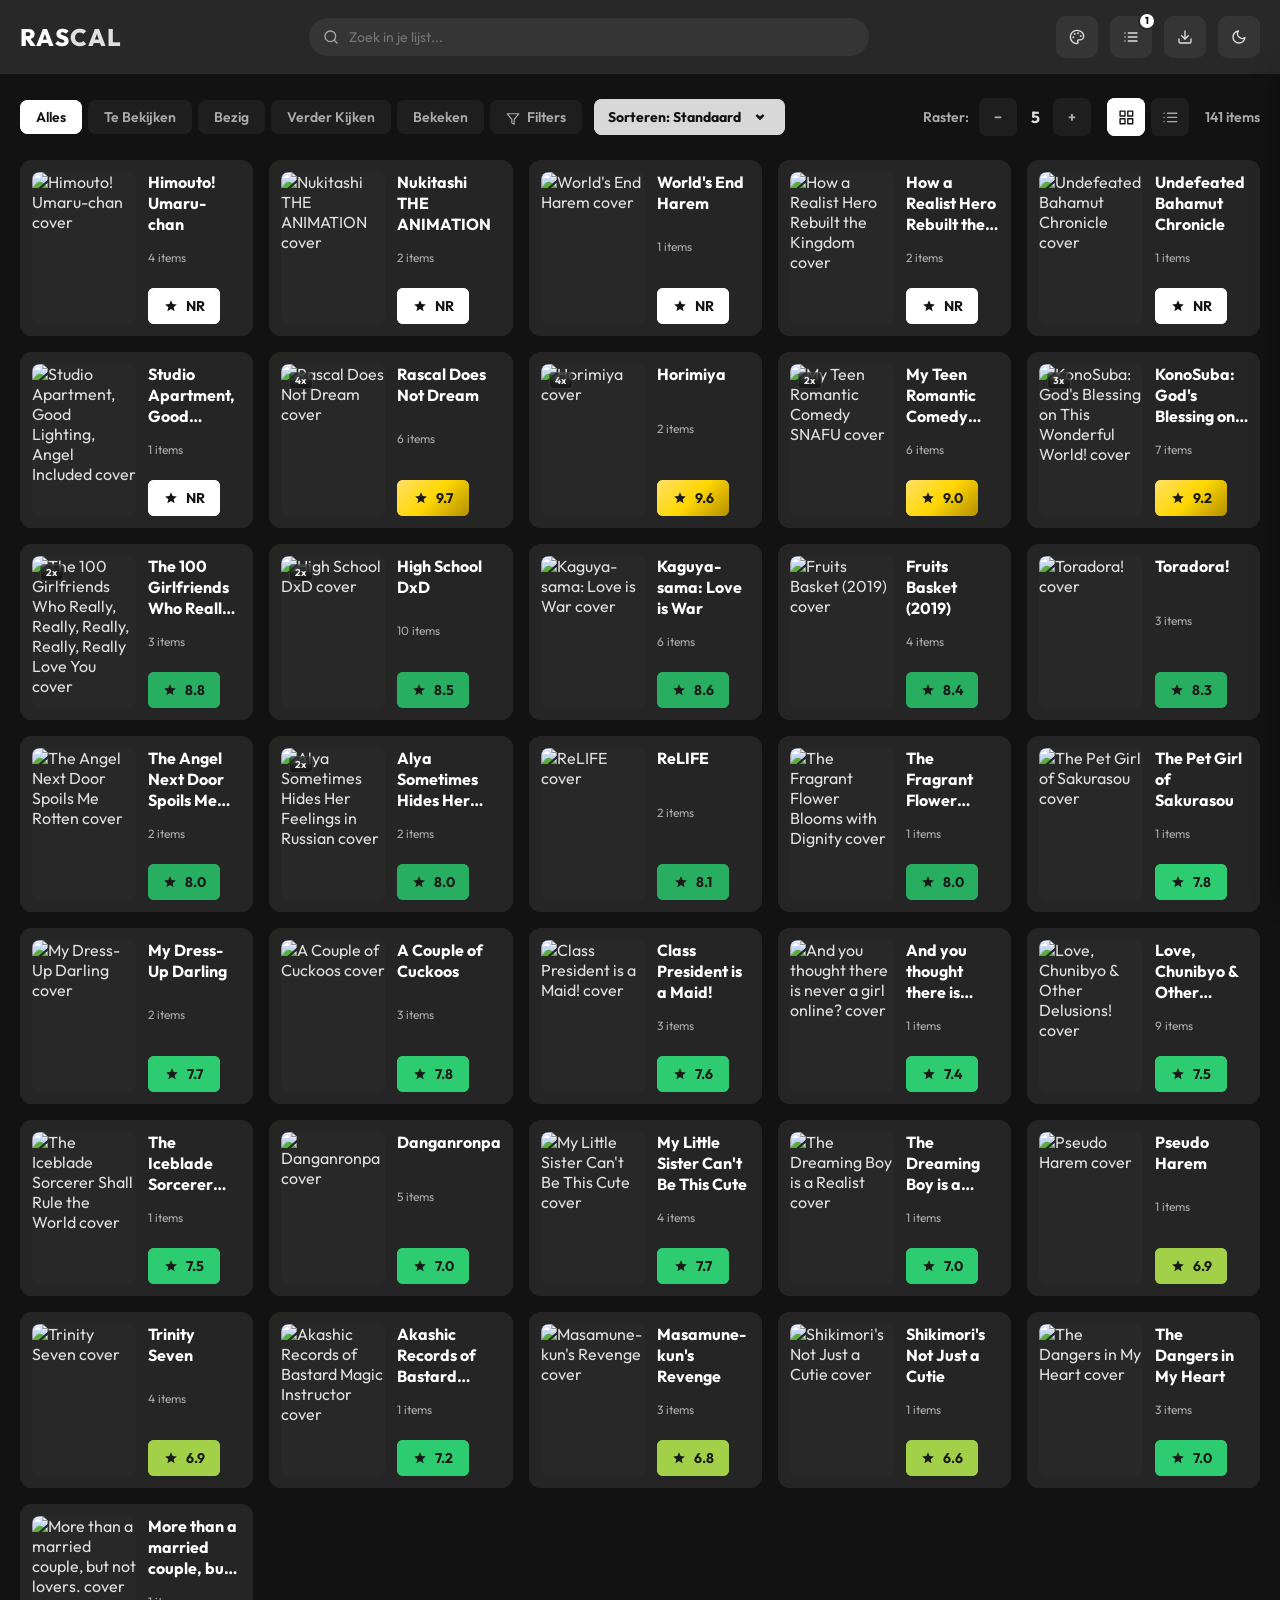
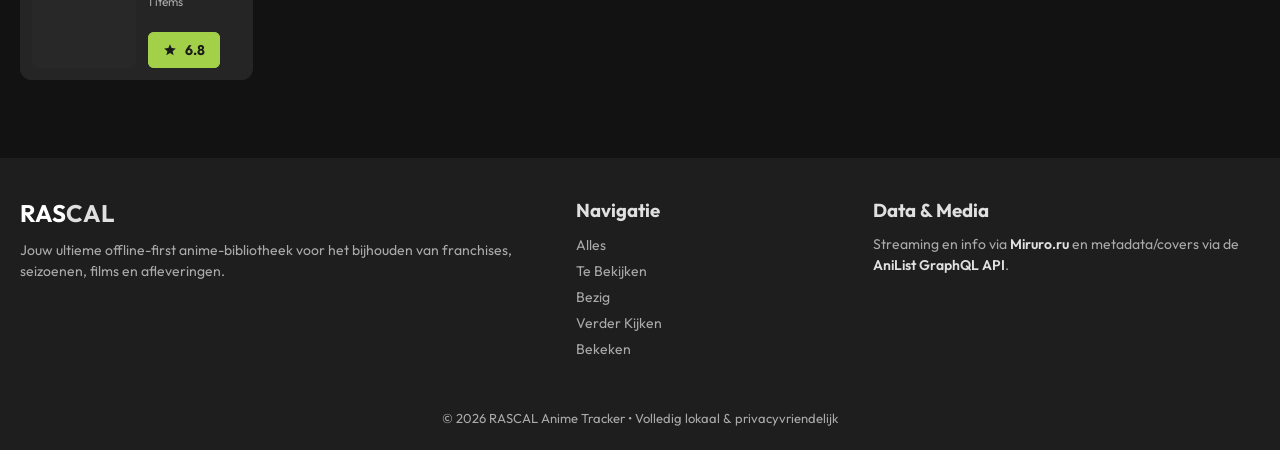
==== commit f147618d: "feat: implement modular anime management frontend with automated sync scripts" ====
--- a/index.html
+++ b/index.html
@@ -84,6 +84,19 @@
             <line x1="12" y1="19" x2="12" y2="5"></line>
             <polyline points="5 12 12 5 19 12"></polyline>
         </symbol>
+        <symbol id="icon-arrow-down" viewBox="0 0 24 24" fill="none" stroke="currentColor" stroke-width="2.5" stroke-linecap="round" stroke-linejoin="round">
+            <line x1="12" y1="5" x2="12" y2="19"></line>
+            <polyline points="19 12 12 19 5 12"></polyline>
+        </symbol>
+        <symbol id="icon-close" viewBox="0 0 24 24" fill="none" stroke="currentColor" stroke-width="2.5" stroke-linecap="round" stroke-linejoin="round">
+            <line x1="18" y1="6" x2="6" y2="18"></line>
+            <line x1="6" y1="6" x2="18" y2="18"></line>
+        </symbol>
+        <symbol id="icon-grip" viewBox="0 0 24 24" fill="currentColor">
+            <circle cx="9" cy="6" r="1.5"/><circle cx="15" cy="6" r="1.5"/>
+            <circle cx="9" cy="12" r="1.5"/><circle cx="15" cy="12" r="1.5"/>
+            <circle cx="9" cy="18" r="1.5"/><circle cx="15" cy="18" r="1.5"/>
+        </symbol>
         <symbol id="icon-palette" viewBox="0 0 24 24" fill="none" stroke="currentColor" stroke-width="2" stroke-linecap="round" stroke-linejoin="round">
             <circle cx="13.5" cy="6.5" r=".5" fill="currentColor"/>
             <circle cx="17.5" cy="10.5" r=".5" fill="currentColor"/>
@@ -143,10 +156,10 @@
     <aside id="queue-sidebar" class="queue-sidebar" aria-label="Mijn Top Kijklijst" inert>
         <div class="queue-header">
             <div class="queue-header-title">
-                <h3>Volgende om te Bekijken</h3>
+                <h2>Volgende om te Bekijken</h2>
                 <span id="sidebar-queue-count" class="sidebar-queue-count">0</span>
             </div>
-            <button type="button" class="queue-close-btn" id="queue-close-btn" title="Sluit zijbalk" aria-label="Sluit zijbalk">✕</button>
+            <button type="button" class="queue-close-btn" id="queue-close-btn" title="Sluit zijbalk" aria-label="Sluit zijbalk"><svg class="svg-icon" aria-hidden="true"><use href="#icon-close"></use></svg></button>
         </div>
         <div class="queue-subtext">
             Sleep items of gebruik de pijltjes om de volgorde te wijzigen. Alleen geconfigureerde series staan in deze lijst.
@@ -165,11 +178,11 @@
     <footer>
         <div class="footer-row">
             <div class="footer-col brand-info">
-                <h3><span class="ras">RAS</span><span class="cal">CAL</span></h3>
+                <h2><span class="ras">RAS</span><span class="cal">CAL</span></h2>
                 <p>Jouw ultieme offline-first anime-bibliotheek voor het bijhouden van franchises, seizoenen, films en afleveringen.</p>
             </div>
             <div class="footer-col footer-links">
-                <h4>Navigatie</h4>
+                <h3>Navigatie</h3>
                 <ul>
                     <li><a href="#/" data-footer-filter="all">Alles</a></li>
                     <li><a href="#/" data-footer-filter="-1">Te Bekijken</a></li>
@@ -179,7 +192,7 @@
                 </ul>
             </div>
             <div class="footer-col footer-credits">
-                <h4>Data &amp; Media</h4>
+                <h3>Data &amp; Media</h3>
                 <p>Streaming en info via <span class="provider-brand">Miruro.ru</span> en metadata/covers via de <span class="provider-brand">AniList GraphQL API</span>.</p>
             </div>
         </div>
@@ -191,7 +204,7 @@
     <!-- Rating modal: used for global anime and item scores -->
     <div id="modal-overlay" class="hidden" data-visible="false" role="dialog" aria-modal="true" aria-labelledby="rating-modal-heading">
         <div class="modal">
-            <h3 id="rating-modal-heading">Deze anime beoordelen?</h3>
+            <h2 id="rating-modal-heading">Deze anime beoordelen?</h2>
             <p id="modal-title"></p>
             <div class="rating-input">
                 <label for="rating-number" class="sr-only">Beoordeling van 0 tot 10</label>
@@ -210,13 +223,13 @@
     <div id="filter-modal-overlay" class="modal-overlay hidden" data-visible="false" role="dialog" aria-modal="true" aria-labelledby="filter-modal-heading">
         <div class="modal filter-modal">
             <div class="filter-modal-header">
-                <h3 id="filter-modal-heading"><svg class="svg-icon svg-icon-margin" aria-hidden="true"><use href="#icon-filter"></use></svg> Geavanceerde Filters</h3>
-                <button type="button" id="close-filter-modal" class="modal-close-btn" title="Sluiten" aria-label="Sluiten">&times;</button>
+                <h2 id="filter-modal-heading"><svg class="svg-icon svg-icon-margin" aria-hidden="true"><use href="#icon-filter"></use></svg> Geavanceerde Filters</h2>
+                <button type="button" id="close-filter-modal" class="modal-close-btn" title="Sluiten" aria-label="Sluiten"><svg class="svg-icon" aria-hidden="true"><use href="#icon-close"></use></svg></button>
             </div>
             <div class="filter-modal-body">
                 <!-- 1. Item Status -->
                 <div class="filter-section">
-                    <h4 class="filter-section-title">Item Status (Seizoenen / Films)</h4>
+                    <h3 class="filter-section-title">Item Status (Seizoenen / Films)</h3>
                     <div class="filter-chips-grid">
                         <label class="filter-chip-btn filter-btn ultimate-hover-effect"><input type="checkbox" name="filter-item-status" value="3"><span class="badge-airing">Airing</span></label>
                         <label class="filter-chip-btn filter-btn ultimate-hover-effect"><input type="checkbox" name="filter-item-status" value="2"><span class="badge-upcoming">Upcoming</span></label>
@@ -229,13 +242,13 @@
 
                 <!-- 2. Item Type -->
                 <div class="filter-section">
-                    <h4 class="filter-section-title">Type</h4>
+                    <h3 class="filter-section-title">Type</h3>
                     <div id="filter-types-container" class="filter-chips-grid"></div>
                 </div>
 
                 <!-- 3. Rating -->
                 <div class="filter-section">
-                    <h4 class="filter-section-title">Beoordeling</h4>
+                    <h3 class="filter-section-title">Beoordeling</h3>
                     <div class="filter-range-wrap">
                         <label for="filter-min-rating">Minimale score: <span id="filter-min-rating-val">Alles</span></label>
                         <input type="range" id="filter-min-rating" min="0" max="10" step="0.5" value="0" class="filter-slider">
@@ -250,24 +263,24 @@
 
                 <!-- 4. Metadata: Genres, Studio, Jaar -->
                 <div class="filter-section">
-                    <h4 class="filter-section-title">Genres</h4>
+                    <h3 class="filter-section-title">Genres</h3>
                     <div id="filter-genres-container" class="filter-chips-scrollable"></div>
                 </div>
 
                 <div class="filter-section-row">
                     <div class="filter-section filter-col-half">
-                        <h4 class="filter-section-title">Studio</h4>
+                        <h3 class="filter-section-title">Studio</h3>
                         <select id="filter-studio-select" class="app-dropdown full-width" aria-label="Filter op studio"></select>
                     </div>
                     <div class="filter-section filter-col-half">
-                        <h4 class="filter-section-title">Jaar</h4>
+                        <h3 class="filter-section-title">Jaar</h3>
                         <select id="filter-year-select" class="app-dropdown full-width" aria-label="Filter op jaar"></select>
                     </div>
                 </div>
 
                 <!-- 5. Voortgang -->
                 <div class="filter-section">
-                    <h4 class="filter-section-title">Voortgang &amp; Afleveringen</h4>
+                    <h3 class="filter-section-title">Voortgang &amp; Afleveringen</h3>
                     <div class="filter-chips-grid">
                         <label class="filter-chip-btn filter-btn ultimate-hover-effect"><input type="checkbox" name="filter-progress" value="unwatched_eps"><span>Heeft onbekeken afleveringen</span></label>
                         <label class="filter-chip-btn filter-btn ultimate-hover-effect"><input type="checkbox" name="filter-progress" value="has_in_progress_items"><span>Heeft gestarte seizoenen</span></label>
--- a/css/styles.css
+++ b/css/styles.css
@@ -1539,7 +1539,8 @@
     margin-bottom: 16px;
 }
 
-.filter-modal-header h3 {
+/* Filter Modal Title - Aligns icon and heading inside the filter modal header */
+.filter-modal-header h2 {
     margin-bottom: 0;
     display: flex;
     align-items: center;
@@ -1700,7 +1701,8 @@
     height: 22px;
 }
 
-.modal h3 {
+/* Modal Title - Styles the primary heading inside rating and dialog modals */
+.modal h2 {
     font-size: 20px;
     font-weight: 800;
     margin-bottom: 8px;
@@ -1802,17 +1804,20 @@
     margin-bottom: 32px;
 }
 
-.footer-col h3,
-.footer-col h4 {
+/* Footer Headings - Sets consistent weight and spacing on footer section headings */
+.footer-col h2,
+.footer-col h3 {
     font-weight: 700;
     margin-bottom: 12px;
 }
 
-.footer-col h3 .ras {
+/* Footer Brand Prefix - Highlights the first brand syllable in primary accent color */
+.footer-col h2 .ras {
     color: var(--primary);
 }
 
-.footer-col h3 .cal {
+/* Footer Brand Suffix - Keeps the second brand syllable in standard foreground text */
+.footer-col h2 .cal {
     color: var(--text);
 }
 
@@ -2104,7 +2109,8 @@
     gap: 10px;
 }
 
-.queue-header-title h3 {
+/* Queue Sidebar Title - Styles the watch-queue drawer heading */
+.queue-header-title h2 {
     font-size: 16px;
     font-weight: 700;
     color: var(--text);
@@ -2435,31 +2441,53 @@
     text-align: center;
 }
 
-/* Touch device minimum target size adjustments (WCAG 2.5.8) */
 @media (pointer: coarse) {
+    /* Touch Controls - Ensures minimum 40px touch target size on coarse pointer devices */
     .stepper-btn,
     .queue-action-btn,
-    .queue-close-btn {
+    .queue-close-btn,
+    .view-btn,
+    .size-btn,
+    .modal-close-btn,
+    .back-to-top-btn,
+    #theme-toggle,
+    #theme-picker-btn,
+    #queue-toggle-btn,
+    #download-btn {
         min-width: 40px;
         min-height: 40px;
     }
-}
-
-/* Respect OS reduced-motion preference */
+
+    /* Touch Pills - Expands filter chips and rating badges to 40px minimum height on touch */
+    .filter-btn,
+    .rating-badge {
+        min-height: 40px;
+    }
+}
+
+/* Respect OS reduced-motion preference without destroying state feedback */
 @media (prefers-reduced-motion: reduce) {
-    *,
-    *::before,
-    *::after {
-        animation-duration: 0.01ms !important;
-        animation-iteration-count: 1 !important;
-        transition-duration: 0.01ms !important;
-        scroll-behavior: auto !important;
-    }
-
+    /* Root Scroll - Disables smooth scrolling when reduced motion is requested */
+    html {
+        scroll-behavior: auto;
+    }
+
+    /* Animated Surfaces - Removes transition motion while preserving instant state updates */
+    body,
+    .anime-card,
+    .queue-sidebar,
+    .back-to-top-btn,
+    .segment-fill,
+    .ultimate-hover-effect,
+    .ultimate-hover-effect::before {
+        transition-duration: 0.01ms;
+    }
+
+    /* Spinner Rings - Replaces infinite rotation with static partial arc indicator */
     .card-spinner-circle,
     .card-spinner-inner {
-        animation: none !important;
-        stroke-dasharray: 42 40 !important;
+        animation: none;
+        stroke-dasharray: 42 40;
     }
 }
 
